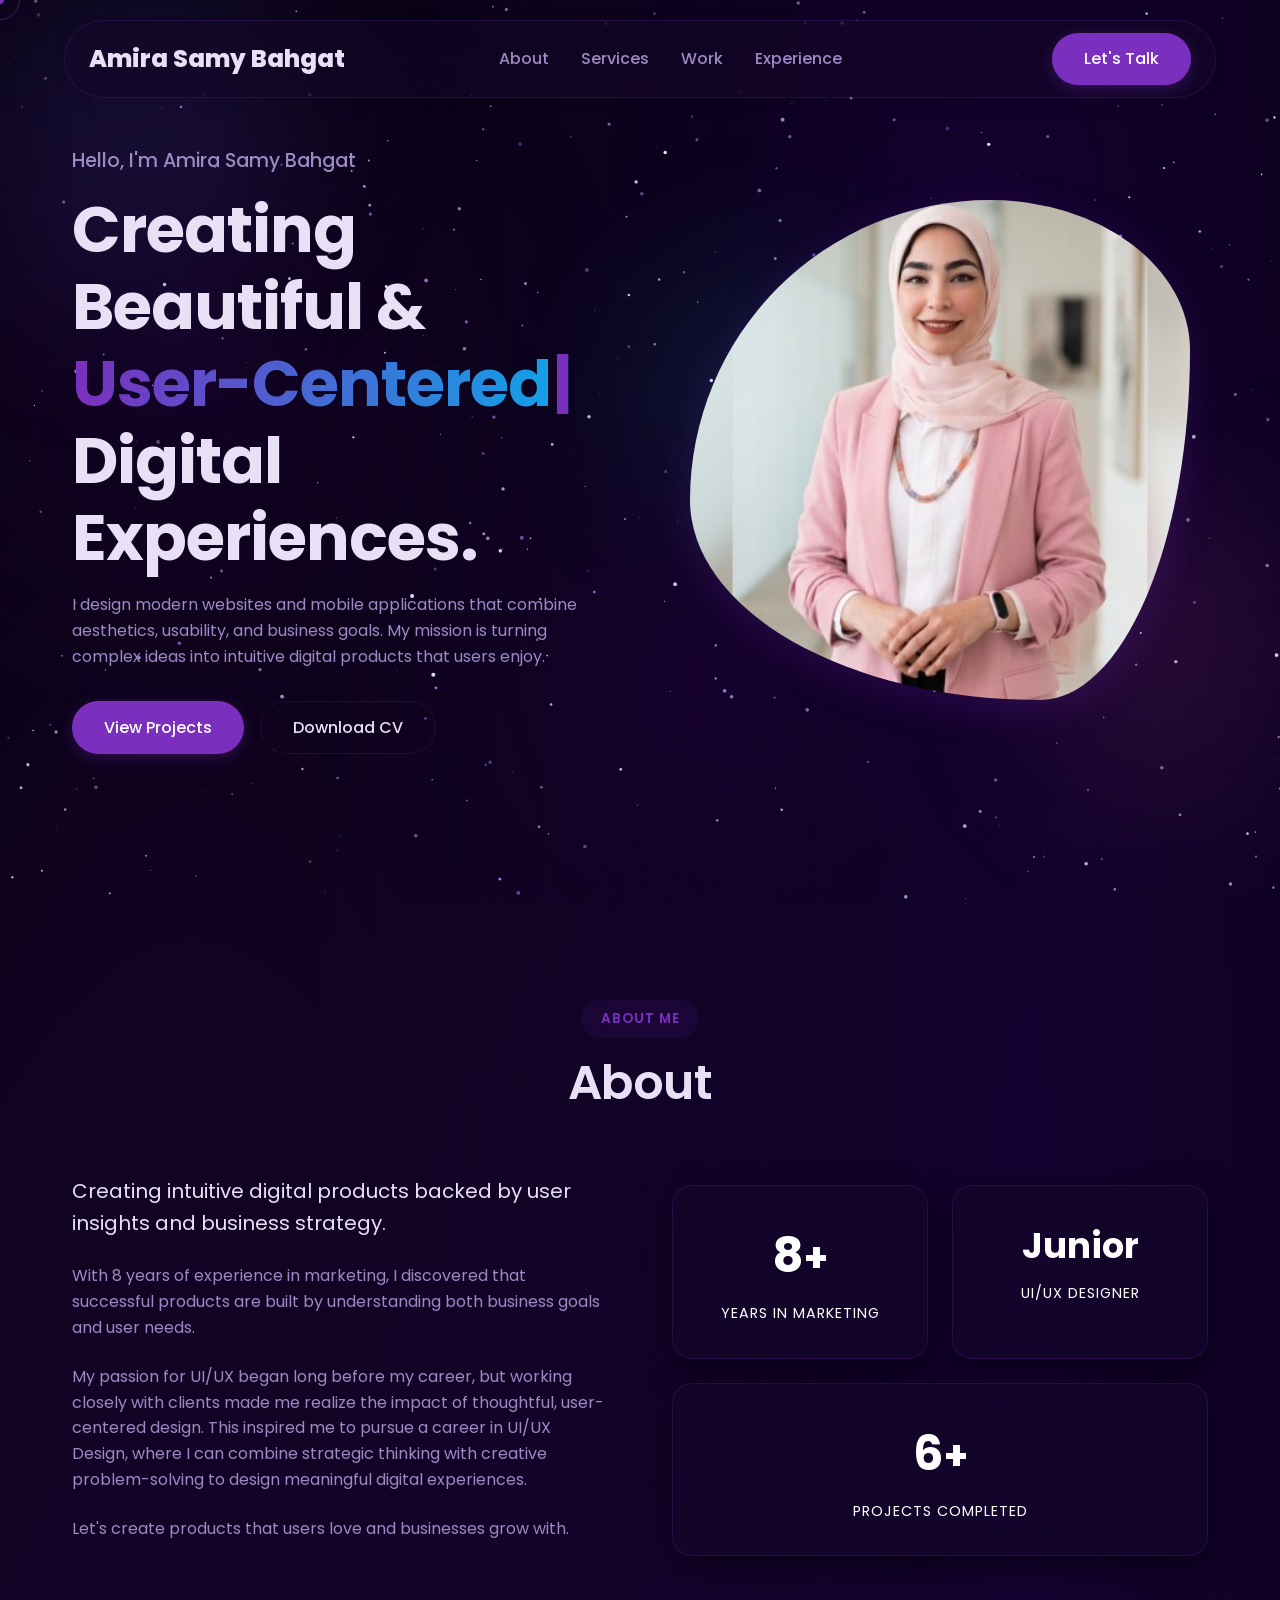
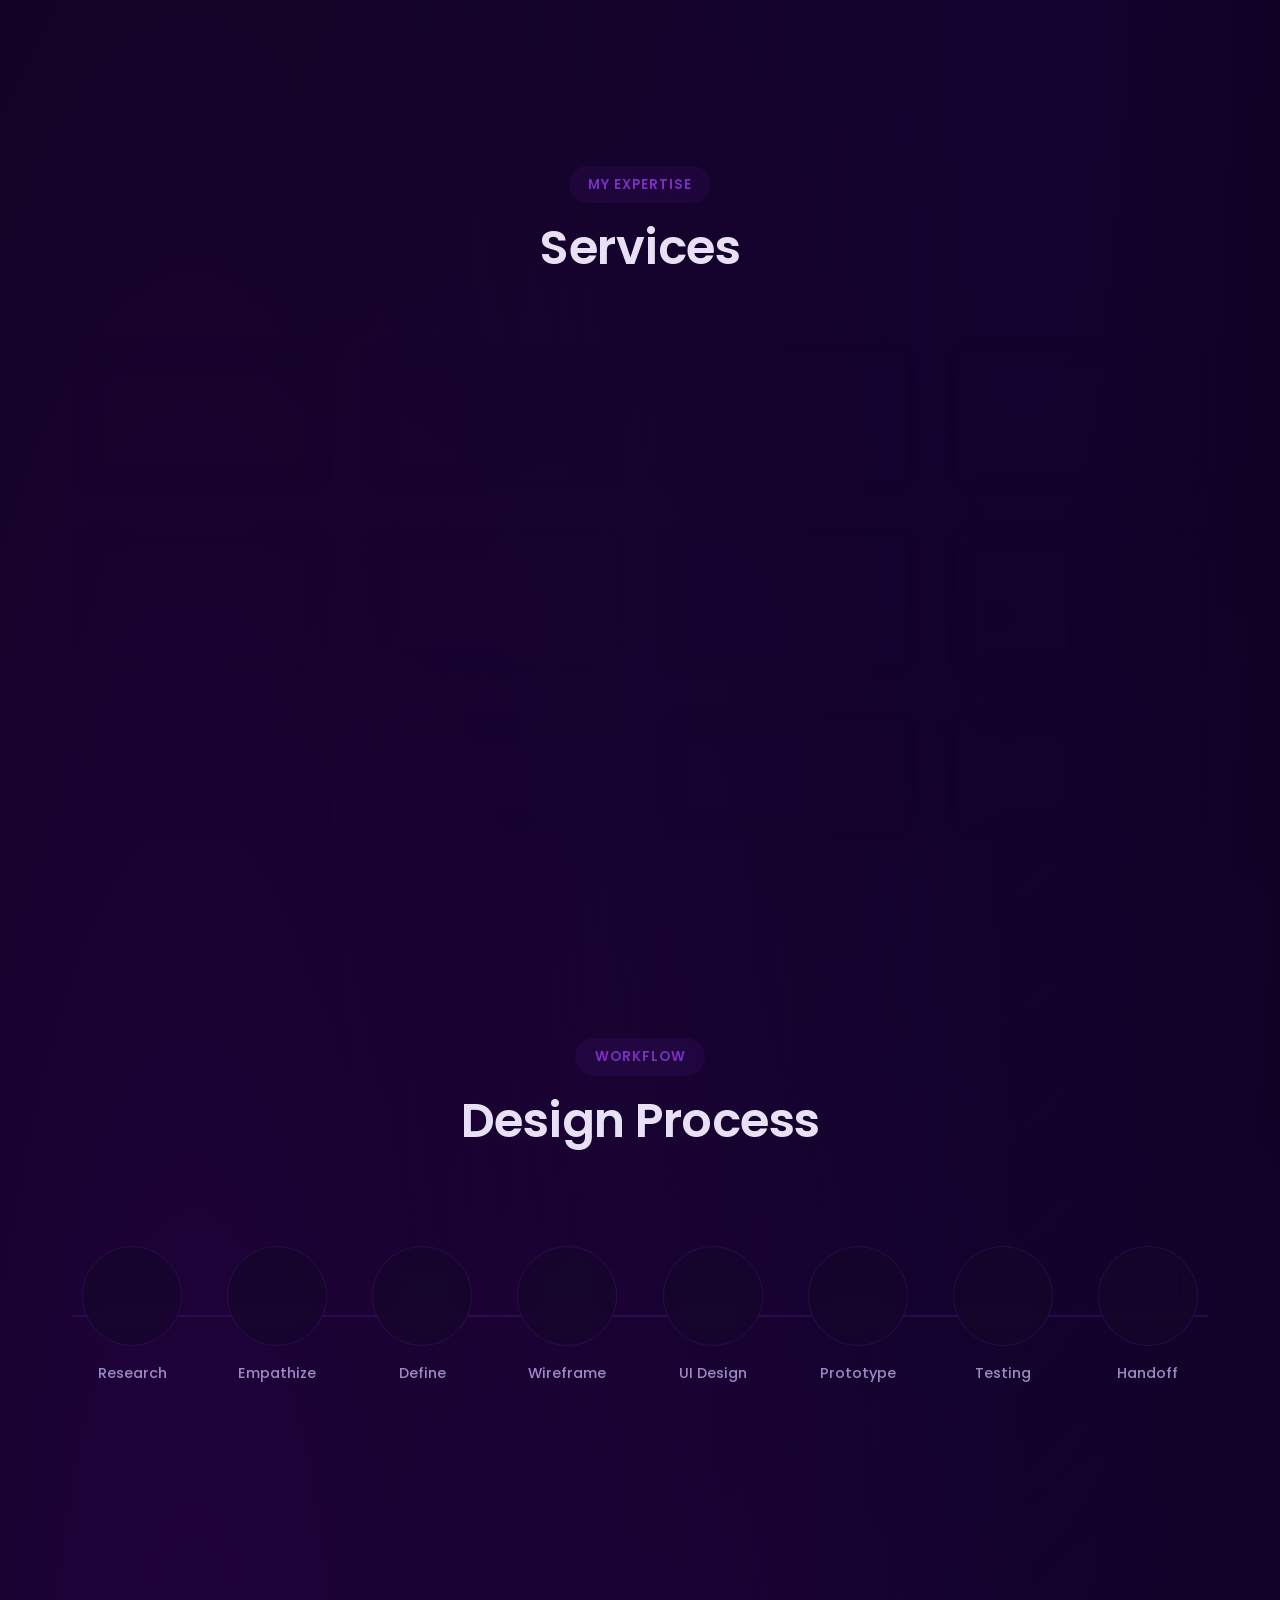
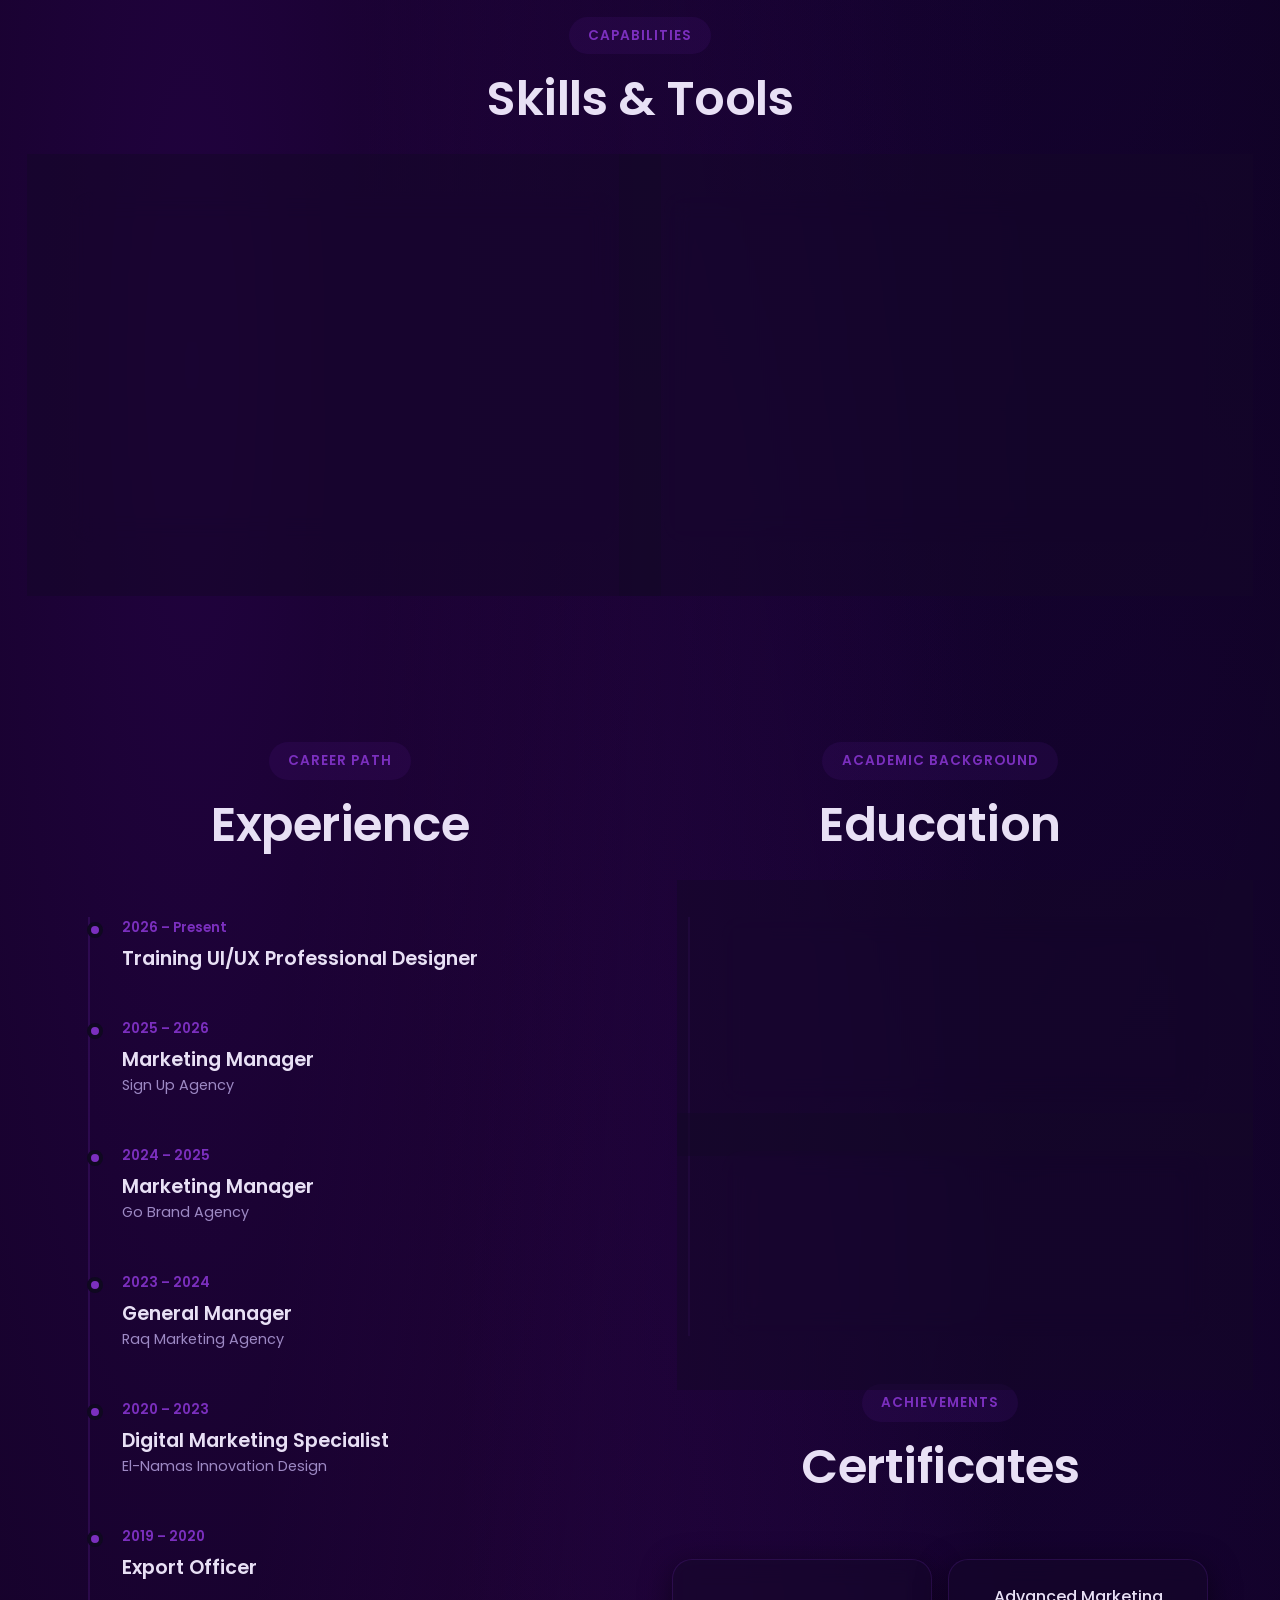
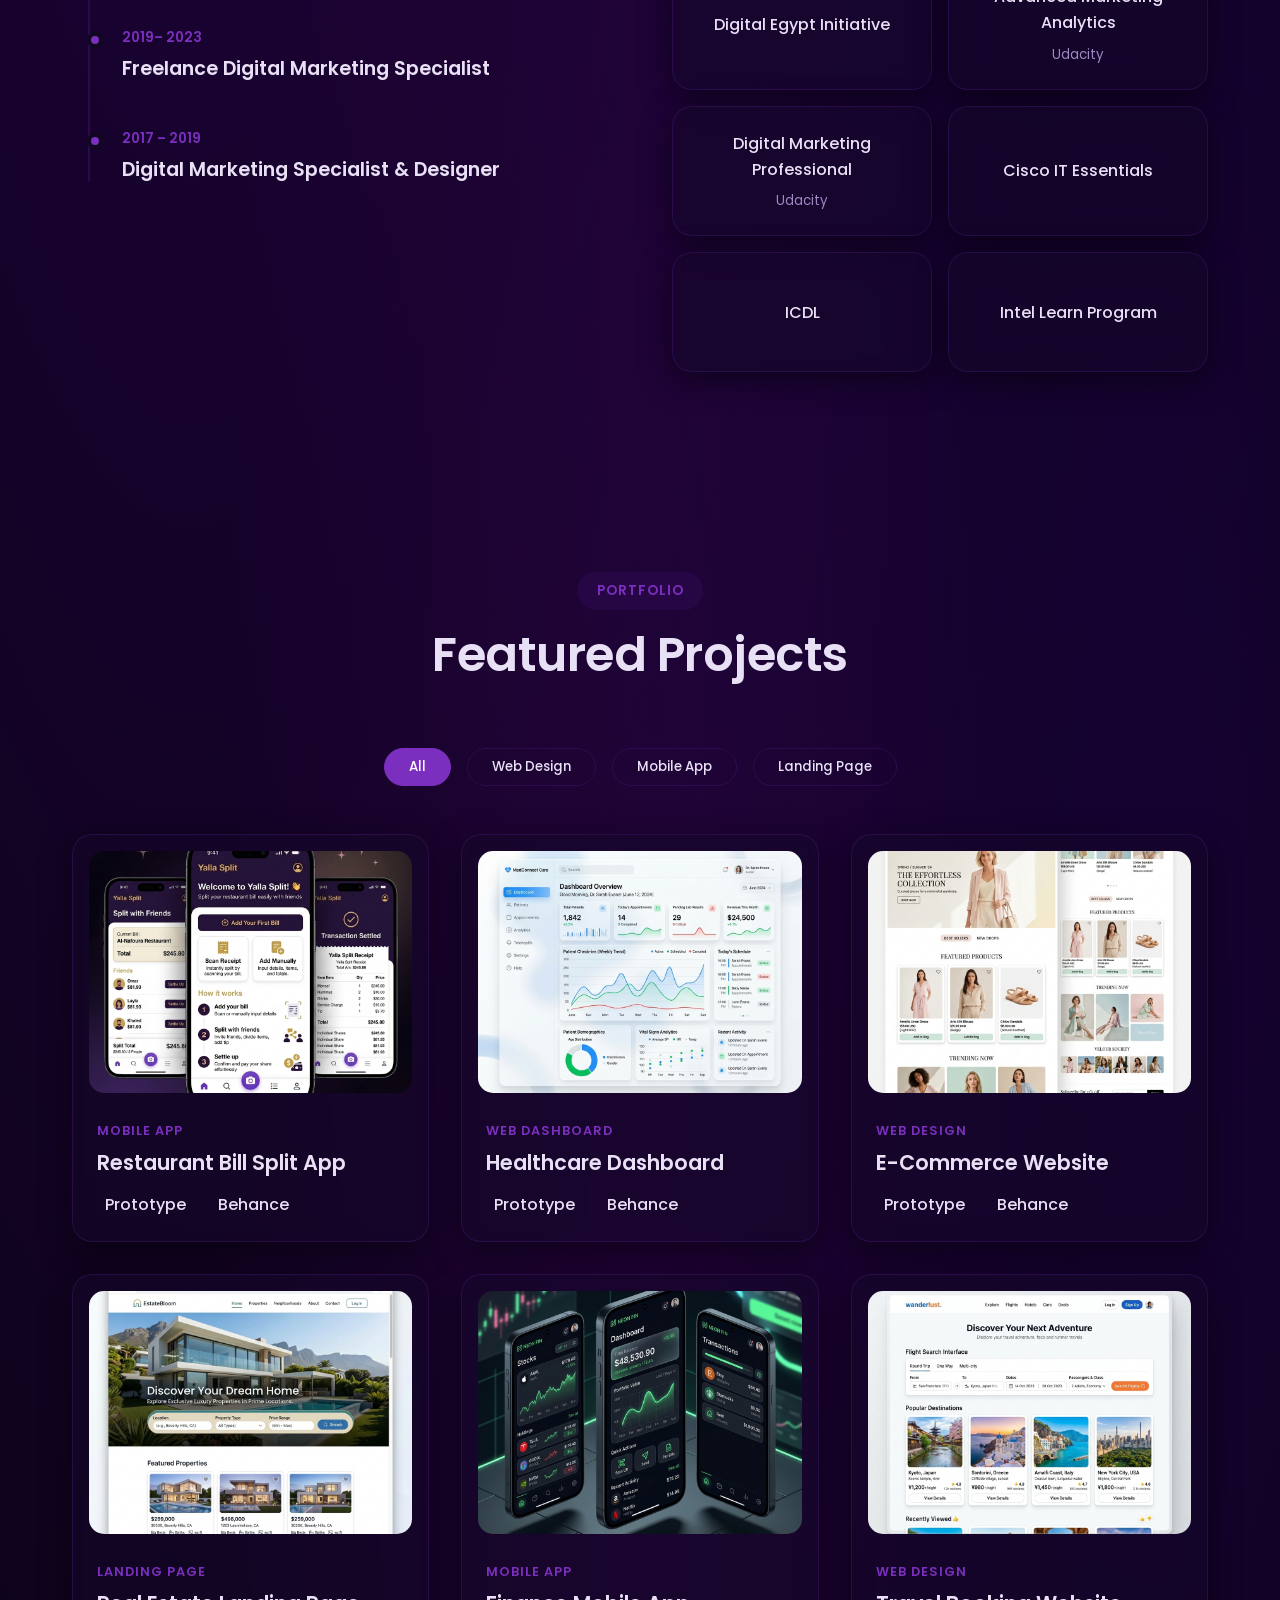
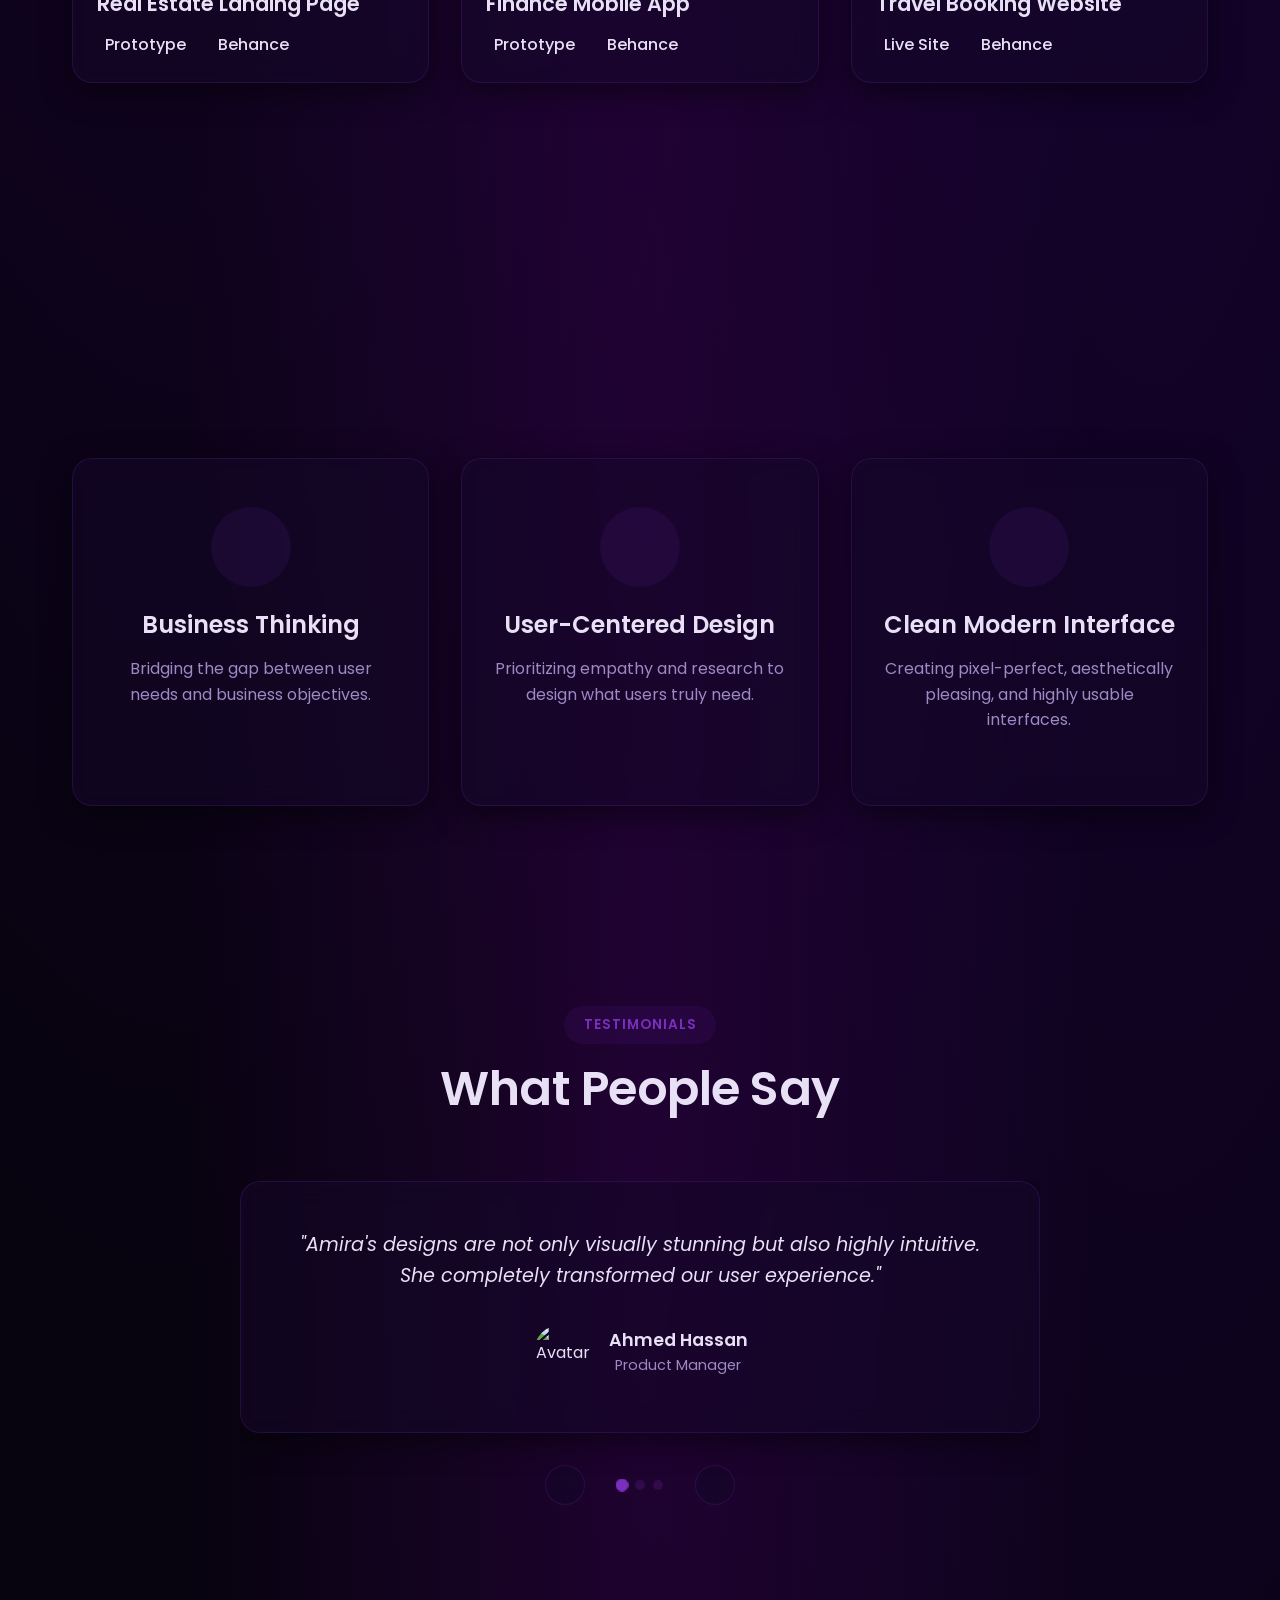
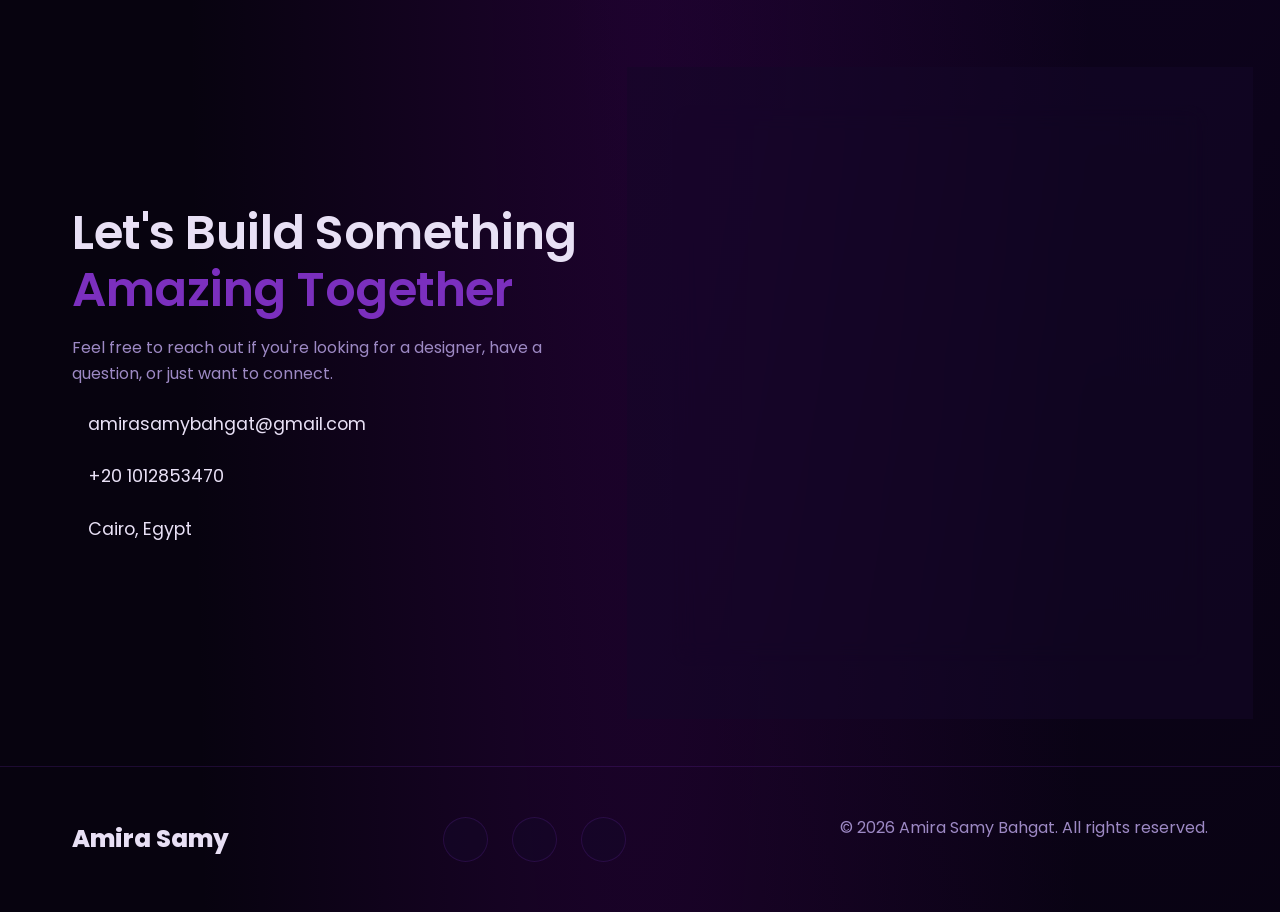
==== index.html @ 20bd8b3c "Add files via upload" ====
<!DOCTYPE html>
<html lang="en">

<head>
    <meta charset="UTF-8">
    <meta name="viewport" content="width=device-width, initial-scale=1.0">
    <title>Amira Samy Bahgat | UI/UX Professional Designer</title>
    <meta name="description"
        content="Portfolio of Amira Samy Bahgat, UI/UX Designer creating beautiful and user-centered digital experiences.">

    <!-- Google Fonts -->
    <link rel="preconnect" href="https://fonts.googleapis.com">
    <link rel="preconnect" href="https://fonts.gstatic.com" crossorigin>
    <link href="https://fonts.googleapis.com/css2?family=Poppins:wght@300;400;500;600;700;800&display=swap"
        rel="stylesheet">

    <!-- Phosphor Icons -->
    <script src="https://unpkg.com/@phosphor-icons/web"></script>

    <!-- Custom CSS -->
    <link rel="stylesheet" href="assets/css/style.css">
</head>

<body class="dark-mode">
    <!-- Galaxy Canvas (Dark Mode) -->
    <canvas id="galaxy-canvas"></canvas>

    <!-- Loading Screen -->
    <div class="loader" id="loader">
        <div class="loader-text">Amira.S.B</div>
        <div class="loader-progress"></div>
    </div>

    <!-- Custom Cursor -->
    <div class="custom-cursor"></div>
    <div class="custom-cursor-follower"></div>

    <!-- Scroll Progress -->
    <div class="scroll-progress-container">
        <div class="scroll-progress" id="scroll-progress"></div>
    </div>

    <!-- Navigation -->
    <nav class="floating-nav">
        <div class="nav-container">
            <a href="#" class="logo">Amira Samy Bahgat</a>
            <ul class="nav-links">
                <li><a href="#about" class="nav-link">About</a></li>
                <li><a href="#services" class="nav-link">Services</a></li>
                <li><a href="#portfolio" class="nav-link">Work</a></li>
                <li><a href="#experience" class="nav-link">Experience</a></li>
            </ul>
            <div class="nav-actions">
                <button class="theme-toggle" id="theme-toggle" aria-label="Toggle dark mode">
                    <i class="ph ph-moon"></i>
                </button>
                <a href="#contact" class="btn btn-primary magnetic-btn hide-mobile">Let's Talk</a>
                <button class="mobile-menu-btn" id="mobile-menu-btn" aria-label="Toggle mobile menu">
                    <i class="ph ph-list"></i>
                </button>
            </div>
        </div>
    </nav>

    <!-- Main Content -->
    <main>
        <!-- Hero Section -->
        <section id="home" class="hero section">
            <div class="animated-bg">
                <div class="shape shape-1"></div>
                <div class="shape shape-2"></div>
                <div class="shape shape-3"></div>
            </div>
            <div class="container hero-content">
                <div class="hero-text reveal fade-up">
                    <p class="greeting">Hello, I'm Amira Samy Bahgat</p>
                    <h1 class="headline">Creating Beautiful & <br><span class="accent typing-text"></span> Digital
                        Experiences.</h1>
                    <p class="subtitle">I design modern websites and mobile applications that combine aesthetics,
                        usability, and business goals. My mission is turning complex ideas into intuitive digital
                        products that users enjoy.</p>
                    <div class="hero-buttons">
                        <a href="#portfolio" class="btn btn-primary magnetic-btn">View Projects</a>
                        <a href="cv.html" target="_blank" class="btn btn-outline magnetic-btn">Download CV</a>
                    </div>
                </div>
                <div class="hero-image reveal fade-left">
                    <div class="profile-wrapper">
                        <!-- Profile Image -->
                        <img src="assets/images/profile.jpg" alt="Amira Samy Bahgat"
                            class="profile-img animated-profile">
                    </div>
                </div>
            </div>
        </section>

        <!-- About Section -->
        <section id="about" class="about section bg-light">
            <div class="container">
                <div class="section-header reveal fade-up">
                    <span class="section-subtitle">About Me</span>
                    <h2>About</h2>
                </div>
                <div class="about-grid">
                    <div class="about-content reveal fade-right">
                        <p class="lead">Creating intuitive digital products backed by user insights and business
                            strategy.</p>
                        <p>With 8 years of experience in marketing, I discovered that successful products are built by
                            understanding both business goals and user needs. </p>
                        <p>My passion for UI/UX began long before my career, but working closely with clients made me
                            realize the impact of thoughtful, user-centered design. This inspired me to pursue a career
                            in UI/UX Design, where I can combine strategic thinking with creative problem-solving to
                            design meaningful digital experiences.</p>
                        <p> Let's create products that users love and businesses grow with.</p>
                    </div>
                    <div class="about-stats">
                        <div class="stat-card glass-card reveal fade-up" style="transition-delay: 0.1s">
                            <span class="stat-number">8</span><span class="stat-plus">+</span>
                            <span class="stat-label">Years in Marketing</span>
                        </div>
                        <div class="stat-card glass-card reveal fade-up" style="transition-delay: 0.2s">
                            <span class="stat-number" style="font-size: 2.2rem; font-weight: 700;">Junior</span>
                            <span class="stat-label">UI/UX Designer</span>
                        </div>
                        <div class="stat-card glass-card reveal fade-up" style="transition-delay: 0.3s">
                            <span class="stat-number">6</span><span class="stat-plus">+</span>
                            <span class="stat-label">Projects Completed</span>
                        </div>
                    </div>
                </div>
            </div>
        </section>

        <!-- Services Section -->
        <section id="services" class="services section">
            <div class="container">
                <div class="section-header reveal fade-up">
                    <span class="section-subtitle">My Expertise</span>
                    <h2>Services</h2>
                </div>
                <div class="services-grid">
                    <!-- UX Research -->
                    <div class="service-card glass-card reveal fade-up">
                        <div class="service-icon"><i class="ph ph-magnifying-glass"></i></div>
                        <h3>UX Research</h3>
                    </div>
                    <!-- User Flow -->
                    <div class="service-card glass-card reveal fade-up" style="transition-delay: 0.1s">
                        <div class="service-icon"><i class="ph ph-git-merge"></i></div>
                        <h3>User Flow</h3>
                    </div>
                    <!-- IA -->
                    <div class="service-card glass-card reveal fade-up" style="transition-delay: 0.2s">
                        <div class="service-icon"><i class="ph ph-tree-structure"></i></div>
                        <h3>Information Architecture</h3>
                    </div>
                    <!-- Wireframing -->
                    <div class="service-card glass-card reveal fade-up" style="transition-delay: 0.3s">
                        <div class="service-icon"><i class="ph ph-bounding-box"></i></div>
                        <h3>Wireframing</h3>
                    </div>
                    <!-- High Fidelity -->
                    <div class="service-card glass-card reveal fade-up" style="transition-delay: 0.4s">
                        <div class="service-icon"><i class="ph ph-diamonds-four"></i></div>
                        <h3>High Fidelity UI</h3>
                    </div>
                    <!-- Prototypes -->
                    <div class="service-card glass-card reveal fade-up" style="transition-delay: 0.5s">
                        <div class="service-icon"><i class="ph ph-device-mobile"></i></div>
                        <h3>Interactive Prototypes</h3>
                    </div>
                    <!-- Web Design -->
                    <div class="service-card glass-card reveal fade-up" style="transition-delay: 0.6s">
                        <div class="service-icon"><i class="ph ph-desktop"></i></div>
                        <h3>Responsive Website Design</h3>
                    </div>
                    <!-- App Design -->
                    <div class="service-card glass-card reveal fade-up" style="transition-delay: 0.7s">
                        <div class="service-icon"><i class="ph ph-device-mobile-camera"></i></div>
                        <h3>Mobile App Design</h3>
                    </div>
                    <!-- Usability Testing -->
                    <div class="service-card glass-card reveal fade-up" style="transition-delay: 0.8s">
                        <div class="service-icon"><i class="ph ph-check-circle"></i></div>
                        <h3>Usability Testing</h3>
                    </div>
                    <!-- Design Systems -->
                    <div class="service-card glass-card reveal fade-up" style="transition-delay: 0.9s">
                        <div class="service-icon"><i class="ph ph-swatches"></i></div>
                        <h3>Design Systems</h3>
                    </div>
                    <!-- Graphic Design -->
                    <div class="service-card glass-card reveal fade-up" style="transition-delay: 1.0s">
                        <div class="service-icon"><i class="ph ph-bezier-curve"></i></div>
                        <h3>Graphic Design</h3>
                    </div>
                    <!-- Marketing Strategy -->
                    <div class="service-card glass-card reveal fade-up" style="transition-delay: 1.1s">
                        <div class="service-icon"><i class="ph ph-megaphone"></i></div>
                        <h3>Marketing Strategy</h3>
                    </div>
                </div>
            </div>
        </section>

        <!-- Design Process -->
        <section id="process" class="process section bg-light">
            <div class="container">
                <div class="section-header reveal fade-up">
                    <span class="section-subtitle">Workflow</span>
                    <h2>Design Process</h2>
                </div>
                <div class="process-timeline reveal fade-up">
                    <div class="process-step">
                        <div class="process-icon"><i class="ph ph-binoculars"></i></div>
                        <span class="process-name">Research</span>
                    </div>
                    <div class="process-step">
                        <div class="process-icon"><i class="ph ph-users"></i></div>
                        <span class="process-name">Empathize</span>
                    </div>
                    <div class="process-step">
                        <div class="process-icon"><i class="ph ph-target"></i></div>
                        <span class="process-name">Define</span>
                    </div>
                    <div class="process-step">
                        <div class="process-icon"><i class="ph ph-sketch-logo"></i></div>
                        <span class="process-name">Wireframe</span>
                    </div>
                    <div class="process-step">
                        <div class="process-icon"><i class="ph ph-paint-brush"></i></div>
                        <span class="process-name">UI Design</span>
                    </div>
                    <div class="process-step">
                        <div class="process-icon"><i class="ph ph-play-circle"></i></div>
                        <span class="process-name">Prototype</span>
                    </div>
                    <div class="process-step">
                        <div class="process-icon"><i class="ph ph-check-square"></i></div>
                        <span class="process-name">Testing</span>
                    </div>
                    <div class="process-step">
                        <div class="process-icon"><i class="ph ph-file-code"></i></div>
                        <span class="process-name">Handoff</span>
                    </div>
                </div>
            </div>
        </section>

        <!-- Skills Section -->
        <section id="skills" class="skills section">
            <div class="container">
                <div class="section-header reveal fade-up">
                    <span class="section-subtitle">Capabilities</span>
                    <h2>Skills & Tools</h2>
                </div>
                <div class="skills-grid">
                    <div class="skills-column glass-card reveal fade-right">
                        <h3>UI/UX Skills</h3>
                        <ul class="skills-list">
                            <li><i class="ph ph-check text-accent"></i> UX Research</li>
                            <li><i class="ph ph-check text-accent"></i> Wireframing</li>
                            <li><i class="ph ph-check text-accent"></i> Prototyping</li>
                            <li><i class="ph ph-check text-accent"></i> User Flow</li>
                            <li><i class="ph ph-check text-accent"></i> Design System</li>
                            <li><i class="ph ph-check text-accent"></i> Responsive Design</li>
                            <li><i class="ph ph-check text-accent"></i> Usability Testing</li>
                            <li><i class="ph ph-check text-accent"></i> Visual Hierarchy</li>
                        </ul>
                    </div>
                    <div class="skills-column glass-card reveal fade-left">
                        <h3>Tools</h3>
                        <ul class="skills-list">
                            <li><i class="ph ph-figma-logo text-accent"></i> Figma</li>
                            <li><i class="ph ph-image text-accent"></i> Adobe Photoshop</li>
                            <li><i class="ph ph-pen-nib text-accent"></i> Illustrator</li>
                            <li><i class="ph ph-palette text-accent"></i> Canva</li>
                            <li><i class="ph ph-chart-line-up text-accent"></i> Google Analytics</li>
                            <li><i class="ph ph-microsoft-excel-logo text-accent"></i> Microsoft Office</li>
                            <li><i class="ph ph-meta-logo text-accent"></i> Meta Ads</li>
                            <li><i class="ph ph-google-logo text-accent"></i> Google Ads</li>
                        </ul>
                    </div>
                </div>
            </div>
        </section>

        <!-- Experience & Education -->
        <section id="experience" class="experience section bg-light">
            <div class="container">
                <div class="row double-column">
                    <div class="col reveal fade-right">
                        <div class="section-header">
                            <span class="section-subtitle">Career Path</span>
                            <h2>Experience</h2>
                        </div>
                        <div class="timeline">
                            <div class="timeline-item">
                                <div class="timeline-dot"></div>
                                <div class="timeline-date">2026 – Present</div>
                                <h3 class="timeline-title">Training UI/UX Professional Designer</h3>
                            </div>
                            <div class="timeline-item">
                                <div class="timeline-dot"></div>
                                <div class="timeline-date">2025 – 2026</div>
                                <h3 class="timeline-title">Marketing Manager</h3>
                                <p class="timeline-company">Sign Up Agency</p>
                            </div>
                            <div class="timeline-item">
                                <div class="timeline-dot"></div>
                                <div class="timeline-date">2024 – 2025</div>
                                <h3 class="timeline-title">Marketing Manager</h3>
                                <p class="timeline-company">Go Brand Agency</p>
                            </div>
                            <div class="timeline-item">
                                <div class="timeline-dot"></div>
                                <div class="timeline-date">2023 – 2024</div>
                                <h3 class="timeline-title">General Manager</h3>
                                <p class="timeline-company">Raq Marketing Agency</p>
                            </div>
                            <div class="timeline-item">
                                <div class="timeline-dot"></div>
                                <div class="timeline-date">2020 – 2023</div>
                                <h3 class="timeline-title">Digital Marketing Specialist</h3>
                                <p class="timeline-company">El-Namas Innovation Design</p>
                            </div>
                            <div class="timeline-item">
                                <div class="timeline-dot"></div>
                                <div class="timeline-date">2019 – 2020</div>
                                <h3 class="timeline-title">Export Officer</h3>
                            </div>
                            <div class="timeline-item">
                                <div class="timeline-dot"></div>
                                <div class="timeline-date">2019– 2023</div>
                                <h3 class="timeline-title">Freelance Digital Marketing Specialist</h3>
                            </div>
                            <div class="timeline-item">
                                <div class="timeline-dot"></div>
                                <div class="timeline-date">2017 – 2019</div>
                                <h3 class="timeline-title">Digital Marketing Specialist & Designer</h3>
                            </div>
                        </div>
                    </div>
                    <div class="col reveal fade-left">
                        <div class="section-header">
                            <span class="section-subtitle">Academic Background</span>
                            <h2>Education</h2>
                        </div>
                        <div class="timeline">
                            <div class="timeline-item glass-card card-timeline">
                                <h3 class="timeline-title">Bachelor Degree</h3>
                                <p class="timeline-company">Faculty of Specific Education, Computer Department</p>
                                <span class="badge">Very Good with Honor</span>
                            </div>
                            <div class="timeline-item glass-card card-timeline">
                                <h3 class="timeline-title">Specialist Diploma</h3>
                                <p class="timeline-company">Computer Science</p>
                                <span class="badge">Very Good</span>
                            </div>
                        </div>

                        <div class="section-header mt-5">
                            <span class="section-subtitle">Achievements</span>
                            <h2>Certificates</h2>
                        </div>
                        <div class="certificates-grid">
                            <div class="cert-card glass-card">Digital Egypt Initiative</div>
                            <div class="cert-card glass-card">Advanced Marketing Analytics <br><small>Udacity</small>
                            </div>
                            <div class="cert-card glass-card">Digital Marketing Professional <br><small>Udacity</small>
                            </div>
                            <div class="cert-card glass-card">Cisco IT Essentials</div>
                            <div class="cert-card glass-card">ICDL</div>
                            <div class="cert-card glass-card">Intel Learn Program</div>
                        </div>
                    </div>
                </div>
            </div>
        </section>

        <!-- Featured Projects -->
        <section id="portfolio" class="portfolio section">
            <div class="container">
                <div class="section-header reveal fade-up">
                    <span class="section-subtitle">Portfolio</span>
                    <h2>Featured Projects</h2>
                </div>

                <div class="project-filters reveal fade-up">
                    <button class="filter-btn active" data-filter="all">All</button>
                    <button class="filter-btn" data-filter="web">Web Design</button>
                    <button class="filter-btn" data-filter="app">Mobile App</button>
                    <button class="filter-btn" data-filter="landing">Landing Page</button>
                </div>

                <div class="projects-grid">
                    <!-- Project 1 -->
                    <div class="project-card glass-card reveal fade-up" data-category="app" style="cursor:pointer;"
                        onclick="window.open('https://www.figma.com/design/SRYrGpgCHgj8FsyXlb0kge/Split-Restaurant-Bill--Mid-Fidelity---App---30-6-2026-AS-V3---07-26-2026?node-id=1-4767&t=1GirRO4D3WNTbApE-0','_blank')">
                        <div class="project-image">
                            <img src="assets/images/yalla_split_portfolio.png" alt="Restaurant Bill Split App">
                            <div class="project-overlay">
                                <a href="https://www.figma.com/design/SRYrGpgCHgj8FsyXlb0kge/Split-Restaurant-Bill--Mid-Fidelity---App---30-6-2026-AS-V3---07-26-2026?node-id=1-4767&t=1GirRO4D3WNTbApE-0"
                                    target="_blank" class="btn btn-sm btn-primary"
                                    onclick="event.stopPropagation()">View Case Study</a>
                            </div>
                        </div>
                        <div class="project-info">
                            <span class="project-category">Mobile App</span>
                            <h3 class="project-title">Restaurant Bill Split App</h3>
                            <div class="project-links">
                                <a href="https://www.figma.com/design/SRYrGpgCHgj8FsyXlb0kge/Split-Restaurant-Bill--Mid-Fidelity---App---30-6-2026-AS-V3---07-26-2026?node-id=1-4767&t=1GirRO4D3WNTbApE-0"
                                    target="_blank" class="link-btn" onclick="event.stopPropagation()"><i
                                        class="ph ph-play-circle"></i> Prototype</a>
                                <a href="#" class="link-btn" onclick="event.stopPropagation()"><i
                                        class="ph ph-behance-logo"></i> Behance</a>
                            </div>
                        </div>
                    </div>
                    <!-- Project 2 -->
                    <div class="project-card glass-card reveal fade-up" data-category="web"
                        style="transition-delay: 0.1s; cursor:pointer;"
                        onclick="window.open('https://www.figma.com/design/UorXIaRO0QTNOjTWKgUBgk/Component?node-id=304-184&p=f&t=jj3MKdYOrxgj3FCf-0','_blank')">
                        <div class="project-image">
                            <img src="assets/images/health_dashboard_1784459292529.png" alt="Healthcare Dashboard">
                            <div class="project-overlay">
                                <a href="https://www.figma.com/design/UorXIaRO0QTNOjTWKgUBgk/Component?node-id=304-184&p=f&t=jj3MKdYOrxgj3FCf-0"
                                    target="_blank" class="btn btn-sm btn-primary"
                                    onclick="event.stopPropagation()">View Case Study</a>
                            </div>
                        </div>
                        <div class="project-info">
                            <span class="project-category">Web Dashboard</span>
                            <h3 class="project-title">Healthcare Dashboard</h3>
                            <div class="project-links">
                                <a href="https://www.figma.com/design/UorXIaRO0QTNOjTWKgUBgk/Component?node-id=304-184&p=f&t=jj3MKdYOrxgj3FCf-0"
                                    target="_blank" class="link-btn" onclick="event.stopPropagation()"><i
                                        class="ph ph-play-circle"></i> Prototype</a>
                                <a href="#" class="link-btn" onclick="event.stopPropagation()"><i
                                        class="ph ph-behance-logo"></i> Behance</a>
                            </div>
                        </div>
                    </div>
                    <!-- Project 3 -->
                    <div class="project-card glass-card reveal fade-up" data-category="web"
                        style="transition-delay: 0.2s; cursor:pointer;"
                        onclick="window.open('https://www.figma.com/proto/UorXIaRO0QTNOjTWKgUBgk/Component?node-id=304-390&p=f&t=TrgENSeMikWpxzWW-0&scaling=min-zoom&content-scaling=fixed&page-id=304%3A389','_blank')">
                        <div class="project-image">
                            <img src="assets/images/ecommerce_web_1784459302928.png" alt="E-Commerce Website">
                            <div class="project-overlay">
                                <a href="https://www.figma.com/proto/UorXIaRO0QTNOjTWKgUBgk/Component?node-id=304-390&p=f&t=TrgENSeMikWpxzWW-0&scaling=min-zoom&content-scaling=fixed&page-id=304%3A389"
                                    target="_blank" class="btn btn-sm btn-primary"
                                    onclick="event.stopPropagation()">View Case Study</a>
                            </div>
                        </div>
                        <div class="project-info">
                            <span class="project-category">Web Design</span>
                            <h3 class="project-title">E-Commerce Website</h3>
                            <div class="project-links">
                                <a href="https://www.figma.com/proto/UorXIaRO0QTNOjTWKgUBgk/Component?node-id=304-390&p=f&t=TrgENSeMikWpxzWW-0&scaling=min-zoom&content-scaling=fixed&page-id=304%3A389"
                                    target="_blank" class="link-btn" onclick="event.stopPropagation()"><i
                                        class="ph ph-play-circle"></i> Prototype</a>
                                <a href="#" class="link-btn" onclick="event.stopPropagation()"><i
                                        class="ph ph-behance-logo"></i> Behance</a>
                            </div>
                        </div>
                    </div>
                    <!-- Project 4 -->
                    <div class="project-card glass-card reveal fade-up" data-category="landing" style="cursor:pointer;"
                        onclick="window.open('https://www.figma.com/design/UorXIaRO0QTNOjTWKgUBgk/Component?node-id=304-3529&t=jj3MKdYOrxgj3FCf-0','_blank')">
                        <div class="project-image">
                            <img src="assets/images/real_estate_landing_1784459311191.png"
                                alt="Real Estate Landing Page">
                            <div class="project-overlay">
                                <a href="https://www.figma.com/design/UorXIaRO0QTNOjTWKgUBgk/Component?node-id=304-3529&t=jj3MKdYOrxgj3FCf-0"
                                    target="_blank" class="btn btn-sm btn-primary"
                                    onclick="event.stopPropagation()">View Case Study</a>
                            </div>
                        </div>
                        <div class="project-info">
                            <span class="project-category">Landing Page</span>
                            <h3 class="project-title">Real Estate Landing Page</h3>
                            <div class="project-links">
                                <a href="https://www.figma.com/design/UorXIaRO0QTNOjTWKgUBgk/Component?node-id=304-3529&t=jj3MKdYOrxgj3FCf-0"
                                    target="_blank" class="link-btn" onclick="event.stopPropagation()"><i
                                        class="ph ph-play-circle"></i> Prototype</a>
                                <a href="#" class="link-btn" onclick="event.stopPropagation()"><i
                                        class="ph ph-behance-logo"></i> Behance</a>
                            </div>
                        </div>
                    </div>
                    <!-- Project 5 -->
                    <div class="project-card glass-card reveal fade-up" data-category="app"
                        style="transition-delay: 0.1s; cursor:pointer;"
                        onclick="window.open('https://www.figma.com/design/UorXIaRO0QTNOjTWKgUBgk/Component?node-id=304-3530&p=f&t=jj3MKdYOrxgj3FCf-0','_blank')">
                        <div class="project-image">
                            <img src="assets/images/finance_app_1784459319740.png" alt="Finance Mobile App">
                            <div class="project-overlay">
                                <a href="https://www.figma.com/design/UorXIaRO0QTNOjTWKgUBgk/Component?node-id=304-3530&p=f&t=jj3MKdYOrxgj3FCf-0"
                                    target="_blank" class="btn btn-sm btn-primary"
                                    onclick="event.stopPropagation()">View Case Study</a>
                            </div>
                        </div>
                        <div class="project-info">
                            <span class="project-category">Mobile App</span>
                            <h3 class="project-title">Finance Mobile App</h3>
                            <div class="project-links">
                                <a href="https://www.figma.com/design/UorXIaRO0QTNOjTWKgUBgk/Component?node-id=304-3530&p=f&t=jj3MKdYOrxgj3FCf-0"
                                    target="_blank" class="link-btn" onclick="event.stopPropagation()"><i
                                        class="ph ph-play-circle"></i> Prototype</a>
                                <a href="#" class="link-btn" onclick="event.stopPropagation()"><i
                                        class="ph ph-behance-logo"></i> Behance</a>
                            </div>
                        </div>
                    </div>
                    <!-- Project 6 -->
                    <div class="project-card glass-card reveal fade-up" data-category="web"
                        style="transition-delay: 0.2s; cursor:pointer;"
                        onclick="window.open('https://amiras-superb-site-7da796.webflow.io/','_blank')">
                        <div class="project-image">
                            <img src="assets/images/travel_booking_1784459329428.png" alt="Travel Booking Website">
                            <div class="project-overlay">
                                <a href="https://amiras-superb-site-7da796.webflow.io/" target="_blank"
                                    class="btn btn-sm btn-primary" onclick="event.stopPropagation()">View Live Site</a>
                            </div>
                        </div>
                        <div class="project-info">
                            <span class="project-category">Web Design</span>
                            <h3 class="project-title">Travel Booking Website</h3>
                            <div class="project-links">
                                <a href="https://amiras-superb-site-7da796.webflow.io/" target="_blank" class="link-btn"
                                    onclick="event.stopPropagation()"><i class="ph ph-globe"></i> Live Site</a>
                                <a href="#" class="link-btn" onclick="event.stopPropagation()"><i
                                        class="ph ph-behance-logo"></i> Behance</a>
                            </div>
                        </div>
                    </div>
                </div>
            </div>
        </section>

        <!-- Why Choose Me -->
        <section class="why-choose-me section bg-light">
            <div class="container">
                <div class="section-header reveal fade-up">
                    <span class="section-subtitle">Values</span>
                    <h2>Why Choose Me</h2>
                </div>
                <div class="features-grid">
                    <div class="feature-card glass-card reveal fade-up">
                        <div class="feature-icon"><i class="ph ph-trend-up"></i></div>
                        <h3>Business Thinking</h3>
                        <p>Bridging the gap between user needs and business objectives.</p>
                    </div>
                    <div class="feature-card glass-card reveal fade-up" style="transition-delay: 0.1s">
                        <div class="feature-icon"><i class="ph ph-users-three"></i></div>
                        <h3>User-Centered Design</h3>
                        <p>Prioritizing empathy and research to design what users truly need.</p>
                    </div>
                    <div class="feature-card glass-card reveal fade-up" style="transition-delay: 0.2s">
                        <div class="feature-icon"><i class="ph ph-magic-wand"></i></div>
                        <h3>Clean Modern Interface</h3>
                        <p>Creating pixel-perfect, aesthetically pleasing, and highly usable interfaces.</p>
                    </div>
                </div>
            </div>
        </section>

        <!-- Testimonials -->
        <section class="testimonials section">
            <div class="container">
                <div class="section-header reveal fade-up">
                    <span class="section-subtitle">Testimonials</span>
                    <h2>What People Say</h2>
                </div>
                <div class="testimonial-slider reveal fade-up">
                    <div class="testimonial-track">
                        <div class="testimonial-card glass-card">
                            <i class="ph-fill ph-quotes text-accent quote-icon"></i>
                            <p class="testimonial-text">"Amira's designs are not only visually stunning but also highly
                                intuitive. She completely transformed our user experience."</p>
                            <div class="testimonial-author">
                                <div class="author-avatar"><img src="https://i.pravatar.cc/150?img=1" alt="Avatar">
                                </div>
                                <div class="author-info">
                                    <h4>Ahmed Hassan</h4>
                                    <span>Product Manager</span>
                                </div>
                            </div>
                        </div>
                        <div class="testimonial-card glass-card">
                            <i class="ph-fill ph-quotes text-accent quote-icon"></i>
                            <p class="testimonial-text">"Great understanding of both marketing and design. The new app
                                interface she designed increased our conversion rate significantly."</p>
                            <div class="testimonial-author">
                                <div class="author-avatar"><img src="https://i.pravatar.cc/150?img=5" alt="Avatar">
                                </div>
                                <div class="author-info">
                                    <h4>Sarah Mohamed</h4>
                                    <span>CEO, Tech Startup</span>
                                </div>
                            </div>
                        </div>
                        <div class="testimonial-card glass-card">
                            <i class="ph-fill ph-quotes text-accent quote-icon"></i>
                            <p class="testimonial-text">"Professional, dedicated, and incredibly talented. Amira brought
                                a fresh perspective to our complex dashboard."</p>
                            <div class="testimonial-author">
                                <div class="author-avatar"><img src="https://i.pravatar.cc/150?img=3" alt="Avatar">
                                </div>
                                <div class="author-info">
                                    <h4>Omar Ali</h4>
                                    <span>Engineering Lead</span>
                                </div>
                            </div>
                        </div>
                    </div>
                    <div class="slider-controls">
                        <button class="slider-btn prev-btn"><i class="ph ph-caret-left"></i></button>
                        <div class="slider-dots"></div>
                        <button class="slider-btn next-btn"><i class="ph ph-caret-right"></i></button>
                    </div>
                </div>
            </div>
        </section>

        <!-- Contact Section -->
        <section id="contact" class="contact section bg-light">
            <div class="container">
                <div class="contact-split">
                    <div class="contact-text reveal fade-right">
                        <h2>Let's Build Something <br><span class="text-accent">Amazing Together</span></h2>
                        <p>Feel free to reach out if you're looking for a designer, have a question, or just want to
                            connect.</p>
                        <div class="contact-details mt-4">
                            <div class="contact-item">
                                <i class="ph ph-envelope-simple"></i>
                                <a href="mailto:amirasamybahgat@gmail.com">amirasamybahgat@gmail.com</a>
                            </div>
                            <div class="contact-item">
                                <i class="ph ph-phone"></i>
                                <a href="tel:+201012853470">+20 1012853470</a>
                            </div>
                            <div class="contact-item">
                                <i class="ph ph-map-pin"></i>
                                <span>Cairo, Egypt</span>
                            </div>
                        </div>
                    </div>
                    <div class="contact-form-container glass-card reveal fade-left">
                        <form id="contactForm" class="contact-form">
                            <div class="form-group">
                                <label for="name">Name</label>
                                <input type="text" id="name" name="name" required placeholder="John Doe">
                            </div>
                            <div class="form-group">
                                <label for="email">Email</label>
                                <input type="email" id="email" name="email" required placeholder="john@example.com">
                            </div>
                            <div class="form-group">
                                <label for="message">Message</label>
                                <textarea id="message" name="message" rows="5" required
                                    placeholder="Hello Amira, I would like to..."></textarea>
                            </div>
                            <button type="submit" class="btn btn-primary btn-block magnetic-btn">
                                <span>Send Message</span>
                                <i class="ph ph-paper-plane-right"></i>
                            </button>
                        </form>
                    </div>
                </div>
            </div>
        </section>
    </main>

    <!-- Footer -->
    <footer class="footer">
        <div class="container footer-content">
            <div class="footer-logo">
                <a href="#">Amira Samy</a>
            </div>
            <div class="social-links">
                <a href="https://linkedin.com/in/amira-samy-bahgat" target="_blank" class="social-icon"
                    aria-label="LinkedIn">
                    <i class="ph ph-linkedin-logo"></i>
                </a>
                <a href="#" target="_blank" class="social-icon" aria-label="Behance">
                    <i class="ph ph-behance-logo"></i>
                </a>
                <a href="mailto:amirasamybahgat@gmail.com" class="social-icon" aria-label="Email">
                    <i class="ph ph-envelope-simple"></i>
                </a>
            </div>
            <div class="copyright">
                <p>&copy; 2026 Amira Samy Bahgat. All rights reserved.</p>
            </div>
        </div>
    </footer>

    <!-- Back to Top -->
    <button class="back-to-top" id="backToTop" aria-label="Back to top">
        <i class="ph ph-arrow-up"></i>
    </button>

    <!-- Custom JS -->
    <script src="assets/js/main.js"></script>
</body>

</html>
---- assets/css/style.css ----
/* ====================================
   CSS VARIABLES & RESET
   ==================================== */
:root {
    /* Colors */
    --accent: #5B5BD6;
    --accent-rgb: 91, 91, 214;
    
    /* Light Theme (Default) */
    --bg-color: #ffffff;
    --bg-light: #f5f5f7;
    --text-primary: #1d1d1f;
    --text-secondary: #86868b;
    --border-color: rgba(0, 0, 0, 0.1);
    --glass-bg: rgba(255, 255, 255, 0.7);
    --glass-border: rgba(255, 255, 255, 0.5);
    --shadow: 0 8px 30px rgba(0, 0, 0, 0.05);
    
    /* Typography */
    --font-main: 'Poppins', sans-serif;
    
    /* Layout */
    --nav-height: 80px;
    --border-radius: 20px;
    --transition: all 0.3s cubic-bezier(0.25, 0.8, 0.25, 1);
}

body.dark-mode {
    /* Deep dark purple accent */
    --accent: #7B2FBE;
    --accent-rgb: 123, 47, 190;
    
    --bg-color: #07030f;
    --bg-light: #0f0820;
    --text-primary: #e8e0f5;
    --text-secondary: #9d89c4;
    --border-color: rgba(123, 47, 190, 0.2);
    --glass-bg: rgba(20, 8, 40, 0.55);
    --glass-border: rgba(123, 47, 190, 0.2);
    --shadow: 0 8px 30px rgba(0, 0, 0, 0.5);

    /* Galaxy background - override background-color */
    background: 
        radial-gradient(ellipse at 15% 40%, rgba(80, 0, 150, 0.35) 0%, transparent 55%),
        radial-gradient(ellipse at 80% 15%, rgba(40, 0, 100, 0.4) 0%, transparent 50%),
        radial-gradient(ellipse at 50% 85%, rgba(100, 0, 140, 0.25) 0%, transparent 50%),
        radial-gradient(ellipse at 90% 65%, rgba(55, 0, 120, 0.3) 0%, transparent 45%),
        #07030f !important;
}

* {
    margin: 0;
    padding: 0;
    box-sizing: border-box;
}

html {
    scroll-behavior: smooth;
    font-size: 16px;
}

body {
    font-family: var(--font-main);
    background-color: var(--bg-color);
    color: var(--text-primary);
    line-height: 1.6;
    overflow-x: hidden;
    transition: background 0.5s ease, color 0.3s ease;
}

/* ====================================
   GALAXY CANVAS (Dark Mode Stars)
   ==================================== */
#galaxy-canvas {
    display: none;
    position: fixed;
    top: 0;
    left: 0;
    width: 100%;
    height: 100%;
    z-index: 0;
    pointer-events: none;
}

body.dark-mode #galaxy-canvas {
    display: block;
}

/* Make content sit above canvas */
body.dark-mode main,
body.dark-mode footer {
    position: relative;
    z-index: 1;
}

a {
    text-decoration: none;
    color: inherit;
    transition: var(--transition);
}

ul {
    list-style: none;
}

img {
    max-width: 100%;
    height: auto;
    display: block;
}

/* ====================================
   TYPOGRAPHY
   ==================================== */
h1, h2, h3, h4, h5, h6 {
    font-weight: 600;
    line-height: 1.2;
    margin-bottom: 1rem;
    color: var(--text-primary);
}

h1 { font-size: clamp(2.5rem, 5vw, 4rem); font-weight: 700; letter-spacing: -1px; }
h2 { font-size: clamp(2rem, 4vw, 3rem); font-weight: 600; letter-spacing: -0.5px; }
h3 { font-size: 1.5rem; }
h4 { font-size: 1.2rem; }

.text-accent { color: var(--accent); }
.accent {
    background: linear-gradient(270deg, var(--accent), #d946ef, #0ea5e9, var(--accent));
    background-size: 300% 300%;
    color: transparent;
    -webkit-background-clip: text;
    background-clip: text;
    animation: gradientText 6s ease infinite;
    display: inline-block;
}

.typing-text::after {
    content: "|";
    color: var(--accent);
    animation: blink 1s step-end infinite;
    margin-left: 2px;
}

@keyframes blink {
    from, to { opacity: 1; }
    50% { opacity: 0; }
}

@keyframes gradientText {
    0% { background-position: 0% 50%; }
    50% { background-position: 100% 50%; }
    100% { background-position: 0% 50%; }
}

p {
    margin-bottom: 1.5rem;
    color: var(--text-secondary);
}

.lead {
    font-size: 1.25rem;
    font-weight: 400;
    color: var(--text-primary);
}

/* ====================================
   COMMON & UTILITIES
   ==================================== */
.container {
    width: 100%;
    max-width: 1200px;
    margin: 0 auto;
    padding: 0 2rem;
}

.section {
    padding: 100px 0;
}

.bg-light {
    background-color: var(--bg-light);
}

body.dark-mode .bg-light {
    background-color: transparent;
}

.mt-4 { margin-top: 1.5rem; }
.mt-5 { margin-top: 3rem; }

/* Buttons */
.btn {
    display: inline-flex;
    align-items: center;
    justify-content: center;
    padding: 0.8rem 2rem;
    border-radius: 50px;
    font-weight: 500;
    cursor: pointer;
    border: none;
    gap: 0.5rem;
    position: relative;
    overflow: hidden;
    z-index: 1;
    white-space: nowrap;
}

.btn-primary {
    background-color: var(--accent);
    color: #ffffff;
    box-shadow: 0 4px 15px rgba(var(--accent-rgb), 0.3);
}

.btn-primary:hover {
    transform: translateY(-2px);
    box-shadow: 0 8px 25px rgba(var(--accent-rgb), 0.4);
    color: #ffffff;
}

.btn-outline {
    background-color: transparent;
    color: var(--text-primary);
    border: 1px solid var(--border-color);
}

.btn-outline:hover {
    border-color: var(--accent);
    color: var(--accent);
}

.btn-sm {
    padding: 0.5rem 1rem;
    font-size: 0.9rem;
}

.btn-block {
    width: 100%;
}

.link-btn {
    display: inline-flex;
    align-items: center;
    gap: 0.5rem;
    font-weight: 500;
    color: var(--text-primary);
}

.link-btn:hover {
    color: var(--accent);
}

/* Glassmorphism */
.glass-card {
    background: var(--glass-bg);
    backdrop-filter: blur(12px);
    -webkit-backdrop-filter: blur(12px);
    border: 1px solid var(--glass-border);
    border-radius: var(--border-radius);
    box-shadow: var(--shadow);
    transition: var(--transition);
}

.glass-card:hover {
    transform: translateY(-5px);
    box-shadow: 0 15px 40px rgba(0,0,0,0.1);
}

/* Section Headers */
.section-header {
    text-align: center;
    margin-bottom: 4rem;
}

.section-subtitle {
    display: inline-block;
    padding: 0.5rem 1.2rem;
    background: rgba(var(--accent-rgb), 0.1);
    color: var(--accent);
    border-radius: 50px;
    font-size: 0.85rem;
    font-weight: 600;
    text-transform: uppercase;
    letter-spacing: 1px;
    margin-bottom: 1rem;
}

/* ====================================
   CUSTOM CURSOR & LOADER
   ==================================== */
.custom-cursor {
    width: 8px;
    height: 8px;
    background-color: var(--accent);
    border-radius: 50%;
    position: fixed;
    top: 0;
    left: 0;
    pointer-events: none;
    z-index: 9999;
    transform: translate(-50%, -50%);
    transition: width 0.2s, height 0.2s;
}

.custom-cursor-follower {
    width: 40px;
    height: 40px;
    border: 1px solid rgba(var(--accent-rgb), 0.5);
    border-radius: 50%;
    position: fixed;
    top: 0;
    left: 0;
    pointer-events: none;
    z-index: 9998;
    transform: translate(-50%, -50%);
    transition: transform 0.1s, width 0.2s, height 0.2s, background-color 0.2s;
}

body:hover .custom-cursor,
body:hover .custom-cursor-follower {
    opacity: 1;
}

/* Hover effects for cursor */
.cursor-hover .custom-cursor {
    width: 0;
    height: 0;
}

.cursor-hover .custom-cursor-follower {
    width: 60px;
    height: 60px;
    background-color: rgba(var(--accent-rgb), 0.1);
    border-color: var(--accent);
}

/* Loader */
.loader {
    position: fixed;
    top: 0;
    left: 0;
    width: 100%;
    height: 100%;
    background-color: var(--bg-color);
    display: flex;
    flex-direction: column;
    justify-content: center;
    align-items: center;
    z-index: 10000;
    transition: opacity 0.5s ease;
}

.loader-text {
    font-size: 2rem;
    font-weight: 700;
    color: var(--text-primary);
    margin-bottom: 2rem;
    letter-spacing: 2px;
}

.loader-progress {
    width: 200px;
    height: 2px;
    background-color: var(--border-color);
    position: relative;
    overflow: hidden;
}

.loader-progress::after {
    content: '';
    position: absolute;
    top: 0;
    left: 0;
    height: 100%;
    width: 0;
    background-color: var(--accent);
    animation: loading 1.5s ease-in-out forwards;
}

@keyframes loading {
    0% { width: 0; }
    50% { width: 70%; }
    100% { width: 100%; }
}

/* Scroll Progress */
.scroll-progress-container {
    position: fixed;
    top: 0;
    left: 0;
    width: 100%;
    height: 3px;
    background: transparent;
    z-index: 9997;
}

.scroll-progress {
    height: 100%;
    background: var(--accent);
    width: 0%;
}

/* ====================================
   NAVIGATION
   ==================================== */
.floating-nav {
    position: fixed;
    top: 20px;
    left: 50%;
    transform: translateX(-50%);
    width: 90%;
    max-width: 1200px;
    background: var(--glass-bg);
    backdrop-filter: blur(16px);
    -webkit-backdrop-filter: blur(16px);
    border: 1px solid var(--glass-border);
    border-radius: 50px;
    padding: 0.5rem 1.5rem;
    z-index: 1000;
    box-shadow: 0 4px 20px rgba(0, 0, 0, 0.05);
    transition: var(--transition);
}

.floating-nav.scrolled {
    top: 10px;
    padding: 0.3rem 1.5rem;
}

.nav-container {
    display: flex;
    justify-content: space-between;
    align-items: center;
    height: 60px;
}

.logo {
    font-size: 1.5rem;
    font-weight: 800;
    color: var(--text-primary);
}

.nav-links {
    display: flex;
    gap: 2rem;
}

.nav-link {
    font-weight: 500;
    color: var(--text-secondary);
    position: relative;
    padding: 0.5rem 0;
}

.nav-link:hover, .nav-link.active {
    color: var(--text-primary);
}

.nav-link::after {
    content: '';
    position: absolute;
    bottom: 0;
    left: 0;
    width: 0;
    height: 2px;
    background-color: var(--accent);
    transition: var(--transition);
}

.nav-link:hover::after, .nav-link.active::after {
    width: 100%;
}

.nav-actions {
    display: flex;
    align-items: center;
    gap: 1rem;
}

.theme-toggle {
    background: none;
    border: none;
    font-size: 1.2rem;
    color: var(--text-primary);
    cursor: pointer;
    width: 40px;
    height: 40px;
    border-radius: 50%;
    display: flex;
    align-items: center;
    justify-content: center;
    transition: var(--transition);
}

.theme-toggle:hover {
    background-color: var(--bg-light);
}

/* ====================================
   HERO SECTION
   ==================================== */
.hero {
    min-height: 100vh;
    display: flex;
    align-items: center;
    position: relative;
    padding-top: 100px;
    overflow: hidden;
}

.animated-bg {
    position: absolute;
    top: 0;
    left: 0;
    width: 100%;
    height: 100%;
    z-index: -1;
    overflow: hidden;
    filter: blur(80px);
}

.shape {
    position: absolute;
    border-radius: 50%;
    animation: float 10s infinite ease-in-out alternate;
}

.shape-1 {
    width: 400px;
    height: 400px;
    background: rgba(91, 91, 214, 0.15);
    top: -100px;
    left: -100px;
}

.shape-2 {
    width: 300px;
    height: 300px;
    background: rgba(255, 105, 180, 0.1);
    bottom: 100px;
    right: -50px;
    animation-delay: 2s;
}

.shape-3 {
    width: 250px;
    height: 250px;
    background: rgba(0, 255, 255, 0.1);
    top: 30%;
    left: 50%;
    animation-delay: 4s;
}

@keyframes float {
    0% { transform: translate(0, 0) scale(1); }
    100% { transform: translate(50px, 50px) scale(1.1); }
}

.hero-content {
    display: grid;
    grid-template-columns: 1fr 1fr;
    gap: 4rem;
    align-items: center;
}

.greeting {
    font-size: 1.2rem;
    font-weight: 500;
    color: var(--text-secondary);
    margin-bottom: 1rem;
}

.hero-buttons {
    display: flex;
    gap: 1rem;
    margin-top: 2rem;
}

.hero-image {
    position: relative;
}

.image-wrapper {
    padding: 1rem;
    border-radius: 30px;
    position: relative;
}

.profile-img {
    width: 100%;
    max-width: 500px;
    aspect-ratio: 1 / 1;
    object-fit: cover;
    margin: 0 auto;
    display: block;
}

/* Organic Morphing Profile Animation */
.animated-profile {
    border-radius: 60% 40% 30% 70% / 60% 30% 70% 40%;
    animation: organic-morph 8s ease-in-out infinite alternate;
    box-shadow: 0 10px 40px rgba(var(--accent-rgb), 0.2);
    border: none;
    transition: all 0.5s ease;
}

.animated-profile:hover {
    transform: scale(1.02);
    box-shadow: 0 15px 50px rgba(var(--accent-rgb), 0.4);
    border: none;
}

@keyframes organic-morph {
    0% {
        border-radius: 60% 40% 30% 70% / 60% 30% 70% 40%;
        transform: translateY(0);
    }
    50% {
        border-radius: 30% 60% 70% 40% / 50% 60% 30% 60%;
        transform: translateY(-10px);
    }
    100% {
        border-radius: 60% 40% 30% 70% / 60% 30% 70% 40%;
        transform: translateY(0);
    }
}

/* ====================================
   ABOUT SECTION
   ==================================== */
.about-grid {
    display: grid;
    grid-template-columns: 1fr 1fr;
    gap: 4rem;
    align-items: center;
}

.about-stats {
    display: grid;
    grid-template-columns: repeat(2, 1fr);
    gap: 1.5rem;
}

.stat-card {
    padding: 2rem;
    text-align: center;
}

.stat-card:last-child {
    grid-column: span 2;
}

.stat-number {
    font-size: 3rem;
    font-weight: 700;
    color: var(--accent);
}

.stat-plus {
    font-size: 2.5rem;
    font-weight: 700;
    color: var(--accent);
}

.stat-label {
    display: block;
    font-size: 0.9rem;
    color: var(--text-secondary);
    text-transform: uppercase;
    letter-spacing: 1px;
    margin-top: 0.5rem;
}

body.dark-mode .stat-label {
    color: #ffffff;
}

body.dark-mode .stat-number,
body.dark-mode .stat-plus {
    color: #ffffff;
}

/* ====================================
   SERVICES SECTION
   ==================================== */
.services-grid {
    display: grid;
    grid-template-columns: repeat(auto-fill, minmax(250px, 1fr));
    gap: 2rem;
}

.service-card {
    padding: 2.5rem 2rem;
    text-align: center;
}

.service-icon {
    font-size: 3rem;
    color: var(--accent);
    margin-bottom: 1.5rem;
}

.service-card h3 {
    margin-bottom: 0;
    font-size: 1.2rem;
}

/* ====================================
   DESIGN PROCESS
   ==================================== */
.process-timeline {
    display: flex;
    justify-content: space-between;
    align-items: center;
    position: relative;
    padding: 2rem 0;
    overflow-x: auto;
    scrollbar-width: none; /* Firefox */
}
.process-timeline::-webkit-scrollbar {
    display: none; /* Chrome, Safari, Opera */
}

.process-timeline::before {
    content: '';
    position: absolute;
    top: 50%;
    left: 0;
    right: 0;
    height: 2px;
    background: var(--border-color);
    z-index: 1;
}

.process-step {
    position: relative;
    z-index: 2;
    display: flex;
    flex-direction: column;
    align-items: center;
    gap: 1rem;
    min-width: 120px;
}

.process-icon {
    width: 100px;
    height: 100px;
    background: var(--glass-bg);
    backdrop-filter: blur(10px);
    border: 1px solid var(--border-color);
    border-radius: 50%;
    display: flex;
    align-items: center;
    justify-content: center;
    font-size: 3rem;
    color: var(--text-primary);
    transition: var(--transition);
}

.process-step:hover .process-icon {
    background: var(--accent);
    color: #fff;
    transform: scale(1.1);
}

.process-name {
    font-weight: 500;
    font-size: 0.9rem;
    color: var(--text-secondary);
}

.process-step:hover .process-name {
    color: var(--text-primary);
}

/* ====================================
   SKILLS SECTION
   ==================================== */
.skills-grid {
    display: grid;
    grid-template-columns: 1fr 1fr;
    gap: 3rem;
}

.skills-column {
    padding: 3rem;
}

.skills-column h3 {
    margin-bottom: 2rem;
    padding-bottom: 1rem;
    border-bottom: 1px solid var(--border-color);
}

.skills-list {
    display: grid;
    grid-template-columns: 1fr 1fr;
    gap: 1.5rem;
}

.skills-list li {
    display: flex;
    align-items: center;
    gap: 0.8rem;
    font-weight: 500;
}

/* ====================================
   EXPERIENCE & EDUCATION
   ==================================== */
.double-column {
    display: grid;
    grid-template-columns: 1fr 1fr;
    gap: 4rem;
}

.timeline {
    position: relative;
    border-left: 2px solid var(--border-color);
    padding-left: 2rem;
    margin-left: 1rem;
}

.timeline-item {
    position: relative;
    margin-bottom: 3rem;
}

.timeline-item:last-child {
    margin-bottom: 0;
}

.timeline-dot {
    position: absolute;
    left: -35px;
    top: 5px;
    width: 16px;
    height: 16px;
    background: var(--accent);
    border-radius: 50%;
    border: 4px solid var(--bg-light);
}

.timeline-date {
    font-size: 0.85rem;
    color: var(--accent);
    font-weight: 600;
    margin-bottom: 0.5rem;
}

.timeline-title {
    font-size: 1.2rem;
    margin-bottom: 0.2rem;
}

.timeline-company {
    color: var(--text-secondary);
    font-size: 0.9rem;
}

.card-timeline {
    padding: 2rem;
    border-left: none;
    margin-left: 0;
}

.badge {
    display: inline-block;
    padding: 0.3rem 0.8rem;
    background: rgba(var(--accent-rgb), 0.1);
    color: var(--accent);
    border-radius: 5px;
    font-size: 0.8rem;
    font-weight: 500;
    margin-top: 1rem;
}

.certificates-grid {
    display: grid;
    grid-template-columns: repeat(auto-fill, minmax(200px, 1fr));
    gap: 1rem;
}

.cert-card {
    padding: 1.5rem;
    text-align: center;
    font-weight: 500;
    display: flex;
    flex-direction: column;
    justify-content: center;
    min-height: 120px;
}

.cert-card small {
    color: var(--text-secondary);
    margin-top: 0.5rem;
    font-weight: 400;
}

/* ====================================
   PORTFOLIO SECTION
   ==================================== */
.project-filters {
    display: flex;
    justify-content: center;
    gap: 1rem;
    margin-bottom: 3rem;
    flex-wrap: wrap;
}

.filter-btn {
    background: transparent;
    border: 1px solid var(--border-color);
    padding: 0.5rem 1.5rem;
    border-radius: 50px;
    color: var(--text-primary);
    font-family: var(--font-main);
    font-weight: 500;
    cursor: pointer;
    transition: var(--transition);
}

.filter-btn.active, .filter-btn:hover {
    background: var(--accent);
    color: #fff;
    border-color: var(--accent);
}

.project-card.hide {
    display: none;
}

.projects-grid {
    display: grid;
    grid-template-columns: repeat(auto-fill, minmax(350px, 1fr));
    gap: 2rem;
}

.project-card {
    overflow: hidden;
    padding: 1rem;
}

.project-image {
    position: relative;
    border-radius: 15px;
    overflow: hidden;
    aspect-ratio: 4/3;
}

.project-image img {
    width: 100%;
    height: 100%;
    object-fit: cover;
    transition: transform 0.5s ease;
}

.project-overlay {
    position: absolute;
    top: 0;
    left: 0;
    width: 100%;
    height: 100%;
    background: rgba(0, 0, 0, 0.5);
    display: flex;
    align-items: center;
    justify-content: center;
    opacity: 0;
    transition: opacity 0.3s ease;
}

.project-card:hover .project-image img {
    transform: scale(1.05);
}

.project-card:hover .project-overlay {
    opacity: 1;
}

.project-info {
    padding: 1.5rem 0.5rem 0.5rem;
}

.project-category {
    font-size: 0.8rem;
    color: var(--accent);
    text-transform: uppercase;
    font-weight: 600;
    letter-spacing: 1px;
}

.project-title {
    font-size: 1.3rem;
    margin: 0.5rem 0 1rem;
}

.project-links {
    display: flex;
    gap: 1.5rem;
}

/* ====================================
   WHY CHOOSE ME
   ==================================== */
.features-grid {
    display: grid;
    grid-template-columns: repeat(3, 1fr);
    gap: 2rem;
}

.feature-card {
    padding: 3rem 2rem;
    text-align: center;
}

.feature-icon {
    width: 80px;
    height: 80px;
    margin: 0 auto 1.5rem;
    background: rgba(var(--accent-rgb), 0.1);
    color: var(--accent);
    border-radius: 50%;
    display: flex;
    align-items: center;
    justify-content: center;
    font-size: 2.5rem;
    transition: var(--transition);
}

.feature-card:hover .feature-icon {
    background: var(--accent);
    color: #fff;
    transform: rotateY(180deg);
}

/* ====================================
   TESTIMONIALS
   ==================================== */
.testimonial-slider {
    position: relative;
    max-width: 800px;
    margin: 0 auto;
    overflow: hidden;
}

.testimonial-track {
    display: flex;
    transition: transform 0.5s cubic-bezier(0.25, 0.8, 0.25, 1);
}

.testimonial-card {
    min-width: 100%;
    padding: 3rem;
    text-align: center;
    opacity: 0;
    transform: scale(0.9);
    transition: all 0.5s ease;
}

.testimonial-card.active {
    opacity: 1;
    transform: scale(1);
}

.quote-icon {
    font-size: 3rem;
    opacity: 0.2;
    margin-bottom: 1rem;
}

.testimonial-text {
    font-size: 1.2rem;
    font-style: italic;
    color: var(--text-primary);
    margin-bottom: 2rem;
}

.testimonial-author {
    display: flex;
    align-items: center;
    justify-content: center;
    gap: 1rem;
}

.author-avatar {
    width: 60px;
    height: 60px;
    border-radius: 50%;
    overflow: hidden;
}

.author-info h4 {
    margin-bottom: 0;
    font-size: 1.1rem;
}

.author-info span {
    font-size: 0.9rem;
    color: var(--text-secondary);
}

.slider-controls {
    display: flex;
    justify-content: center;
    align-items: center;
    gap: 2rem;
    margin-top: 2rem;
}

.slider-btn {
    background: var(--glass-bg);
    border: 1px solid var(--border-color);
    color: var(--text-primary);
    width: 40px;
    height: 40px;
    border-radius: 50%;
    cursor: pointer;
    display: flex;
    align-items: center;
    justify-content: center;
    transition: var(--transition);
}

.slider-btn:hover {
    background: var(--accent);
    color: #fff;
}

.slider-dots {
    display: flex;
    gap: 0.5rem;
}

.dot {
    width: 10px;
    height: 10px;
    border-radius: 50%;
    background: var(--border-color);
    cursor: pointer;
    transition: var(--transition);
}

.dot.active {
    background: var(--accent);
    transform: scale(1.3);
}

/* ====================================
   CONTACT SECTION
   ==================================== */
.contact-split {
    display: grid;
    grid-template-columns: 1fr 1fr;
    gap: 4rem;
    align-items: center;
}

.contact-item {
    display: flex;
    align-items: center;
    gap: 1rem;
    margin-bottom: 1.5rem;
    font-size: 1.1rem;
}

.contact-item i {
    font-size: 1.5rem;
    color: var(--accent);
}

.contact-form-container {
    padding: 3rem;
}

.form-group {
    margin-bottom: 1.5rem;
}

.form-group label {
    display: block;
    margin-bottom: 0.5rem;
    font-weight: 500;
}

.form-group input,
.form-group textarea {
    width: 100%;
    padding: 1rem;
    background: transparent;
    border: 1px solid var(--border-color);
    border-radius: 10px;
    color: var(--text-primary);
    font-family: var(--font-main);
    transition: var(--transition);
}

.form-group input:focus,
.form-group textarea:focus {
    outline: none;
    border-color: var(--accent);
    box-shadow: 0 0 0 4px rgba(var(--accent-rgb), 0.1);
}

/* ====================================
   FOOTER
   ==================================== */
.footer {
    padding: 3rem 0;
    border-top: 1px solid var(--border-color);
}

.footer-content {
    display: flex;
    justify-content: space-between;
    align-items: center;
}

.footer-logo {
    font-size: 1.5rem;
    font-weight: 800;
}

.social-links {
    display: flex;
    gap: 1.5rem;
}

.social-icon {
    width: 45px;
    height: 45px;
    border-radius: 50%;
    background: var(--glass-bg);
    border: 1px solid var(--border-color);
    display: flex;
    align-items: center;
    justify-content: center;
    font-size: 1.2rem;
}

.social-icon:hover {
    background: var(--accent);
    color: #fff;
    border-color: var(--accent);
    transform: translateY(-3px);
}

/* Back to Top */
.back-to-top {
    position: fixed;
    bottom: 30px;
    right: 30px;
    width: 50px;
    height: 50px;
    background: var(--accent);
    color: #fff;
    border: none;
    border-radius: 50%;
    display: flex;
    align-items: center;
    justify-content: center;
    font-size: 1.5rem;
    cursor: pointer;
    opacity: 0;
    visibility: hidden;
    transform: translateY(20px);
    transition: var(--transition);
    z-index: 999;
    box-shadow: 0 4px 15px rgba(var(--accent-rgb), 0.3);
}

.back-to-top.show {
    opacity: 1;
    visibility: visible;
    transform: translateY(0);
}

/* ====================================
   ANIMATIONS
   ==================================== */
.reveal {
    opacity: 0;
    visibility: hidden;
}

.reveal.active {
    opacity: 1;
    visibility: visible;
}

.fade-up {
    transform: translateY(50px);
    transition: opacity 0.8s ease, transform 0.8s ease;
}

.fade-up.active {
    transform: translateY(0);
}

.fade-left {
    transform: translateX(50px);
    transition: opacity 0.8s ease, transform 0.8s ease;
}

.fade-left.active {
    transform: translateX(0);
}

.fade-right {
    transform: translateX(-50px);
    transition: opacity 0.8s ease, transform 0.8s ease;
}

.fade-right.active {
    transform: translateX(0);
}

/* ====================================
   RESPONSIVE DESIGN
   ==================================== */
@media (max-width: 992px) {
    .logo {
        font-size: 1.3rem;
    }
    
    .nav-links {
        gap: 1rem;
    }

    .hero-content, .about-grid, .double-column, .contact-split {
        grid-template-columns: 1fr;
    }
    
    .hero-image {
        order: -1;
        margin-bottom: 2rem;
    }
    
    .skills-grid {
        grid-template-columns: 1fr;
    }
    
    .features-grid {
        grid-template-columns: 1fr;
    }
    
    .process-timeline {
        flex-direction: column;
        align-items: flex-start;
        gap: 2.5rem;
        padding-left: 1rem;
        overflow-x: hidden;
    }
    
    .process-timeline::before {
        top: 0;
        bottom: 0;
        left: calc(1rem + 50px); /* Padding + half of icon width */
        width: 2px;
        height: 100%;
    }
    
    .process-step {
        flex-direction: row;
        width: 100%;
        justify-content: flex-start;
        gap: 2rem;
    }
}

.mobile-menu-btn {
    display: none;
    background: none;
    border: none;
    font-size: 1.8rem;
    color: var(--text-primary);
    cursor: pointer;
    z-index: 1001;
    margin-left: 10px;
}

@media (max-width: 768px) {
    .logo {
        font-size: 1.2rem;
    }

    .mobile-menu-btn {
        display: flex;
        align-items: center;
        justify-content: center;
    }
    
    .hide-mobile {
        display: none !important;
    }

    .nav-links {
        position: fixed;
        top: 0;
        right: -100%;
        width: 250px;
        height: 100vh;
        background: var(--glass-bg);
        backdrop-filter: blur(20px);
        -webkit-backdrop-filter: blur(20px);
        display: flex;
        flex-direction: column;
        justify-content: center;
        align-items: center;
        gap: 2rem;
        transition: var(--transition);
        border-left: 1px solid var(--border-color);
        z-index: 1000;
        box-shadow: -5px 0 20px rgba(0,0,0,0.1);
    }
    
    .nav-links.active {
        right: 0;
    }
    
    .nav-actions {
        margin-left: auto;
    }
    
    h1 {
        font-size: 2.2rem;
    }

    h2 {
        font-size: 1.8rem;
    }
    
    .section {
        padding: 60px 0;
    }

    .profile-img {
        max-width: 350px;
    }
    
    .skills-column, .contact-form-container, .testimonial-card {
        padding: 1.5rem;
    }

    .projects-grid {
        grid-template-columns: 1fr;
    }
    
    .footer-content {
        flex-direction: column;
        gap: 1.5rem;
        text-align: center;
    }
}

@media (max-width: 480px) {
    .logo {
        font-size: 1rem;
    }

    .about-stats {
        grid-template-columns: 1fr;
    }
    
    .stat-card:last-child {
        grid-column: 1;
    }
    
    .skills-list {
        grid-template-columns: 1fr;
    }
    
    .hero-buttons {
        flex-direction: column;
        width: 100%;
    }

    .hero-buttons .btn {
        width: 100%;
    }

    .process-timeline {
        gap: 2rem;
    }

    .project-filters {
        gap: 0.5rem;
    }

    .filter-btn {
        padding: 0.4rem 1rem;
        font-size: 0.85rem;
    }
}
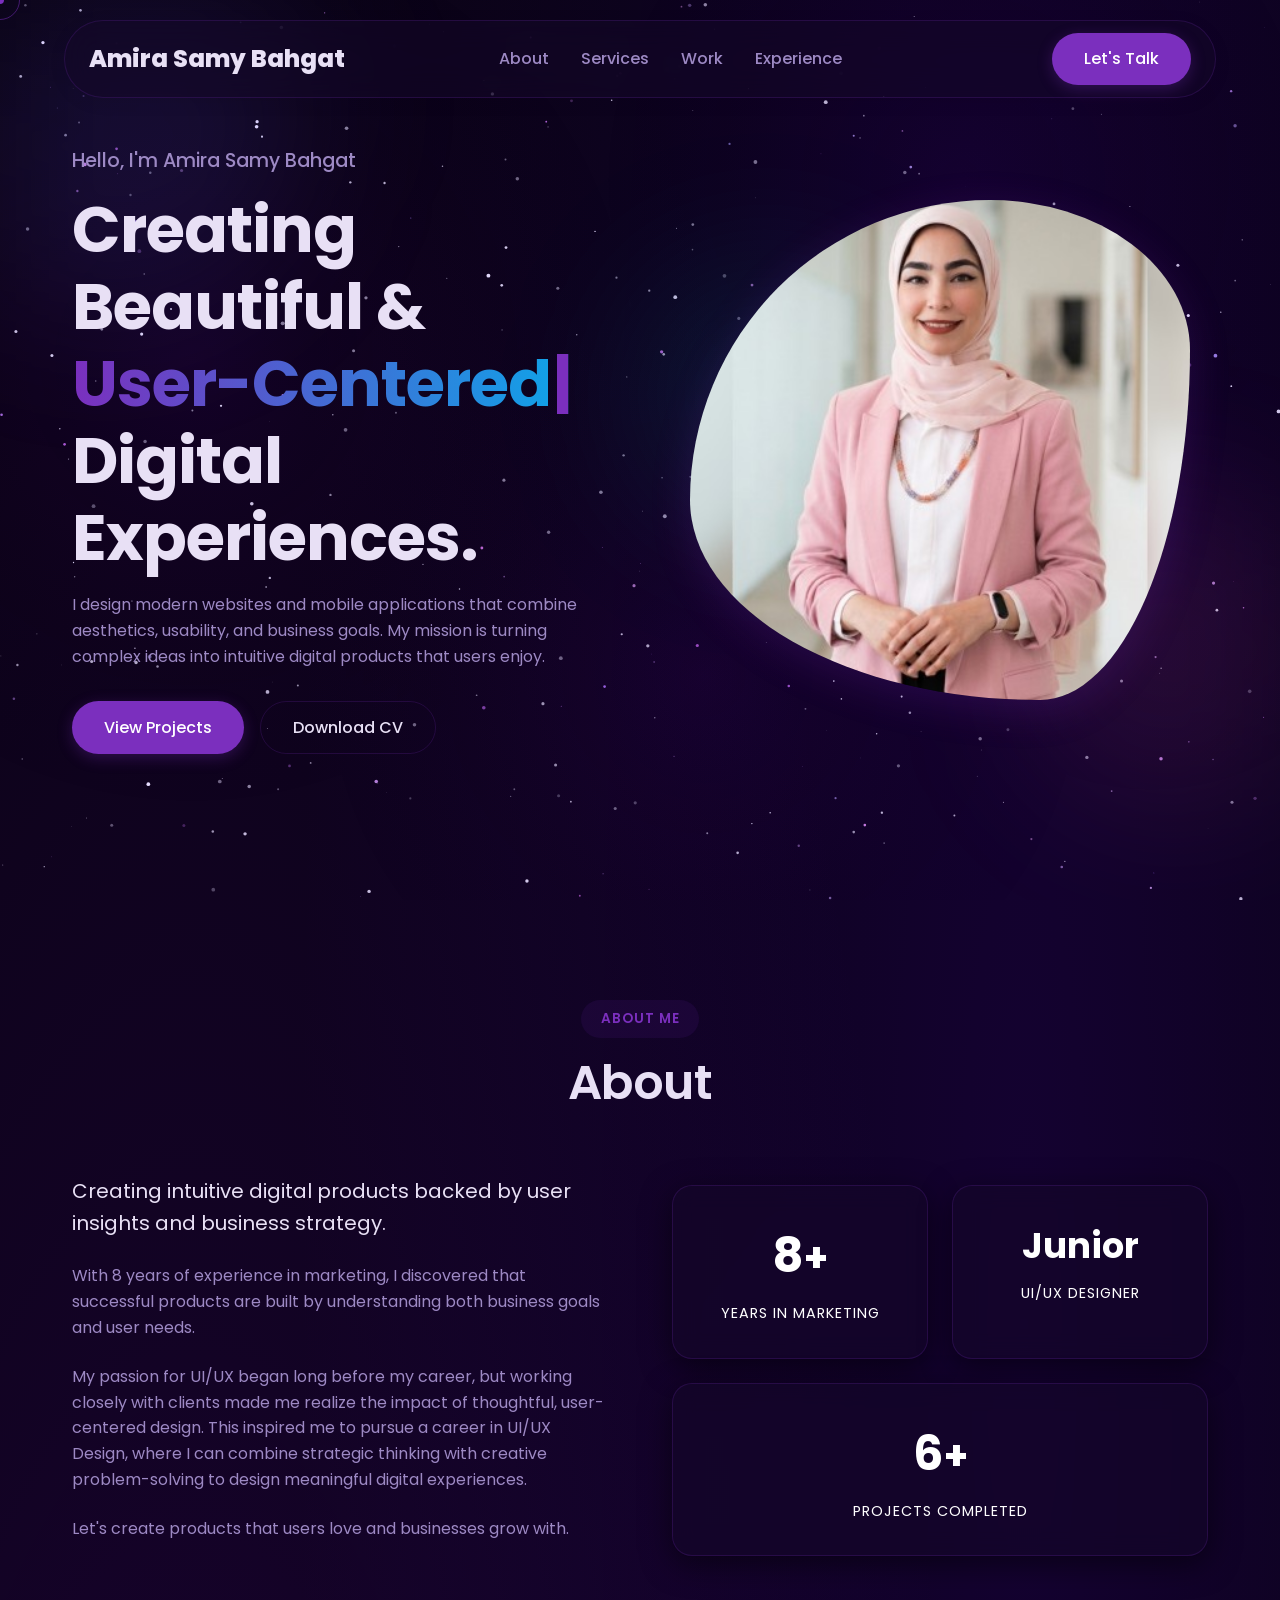
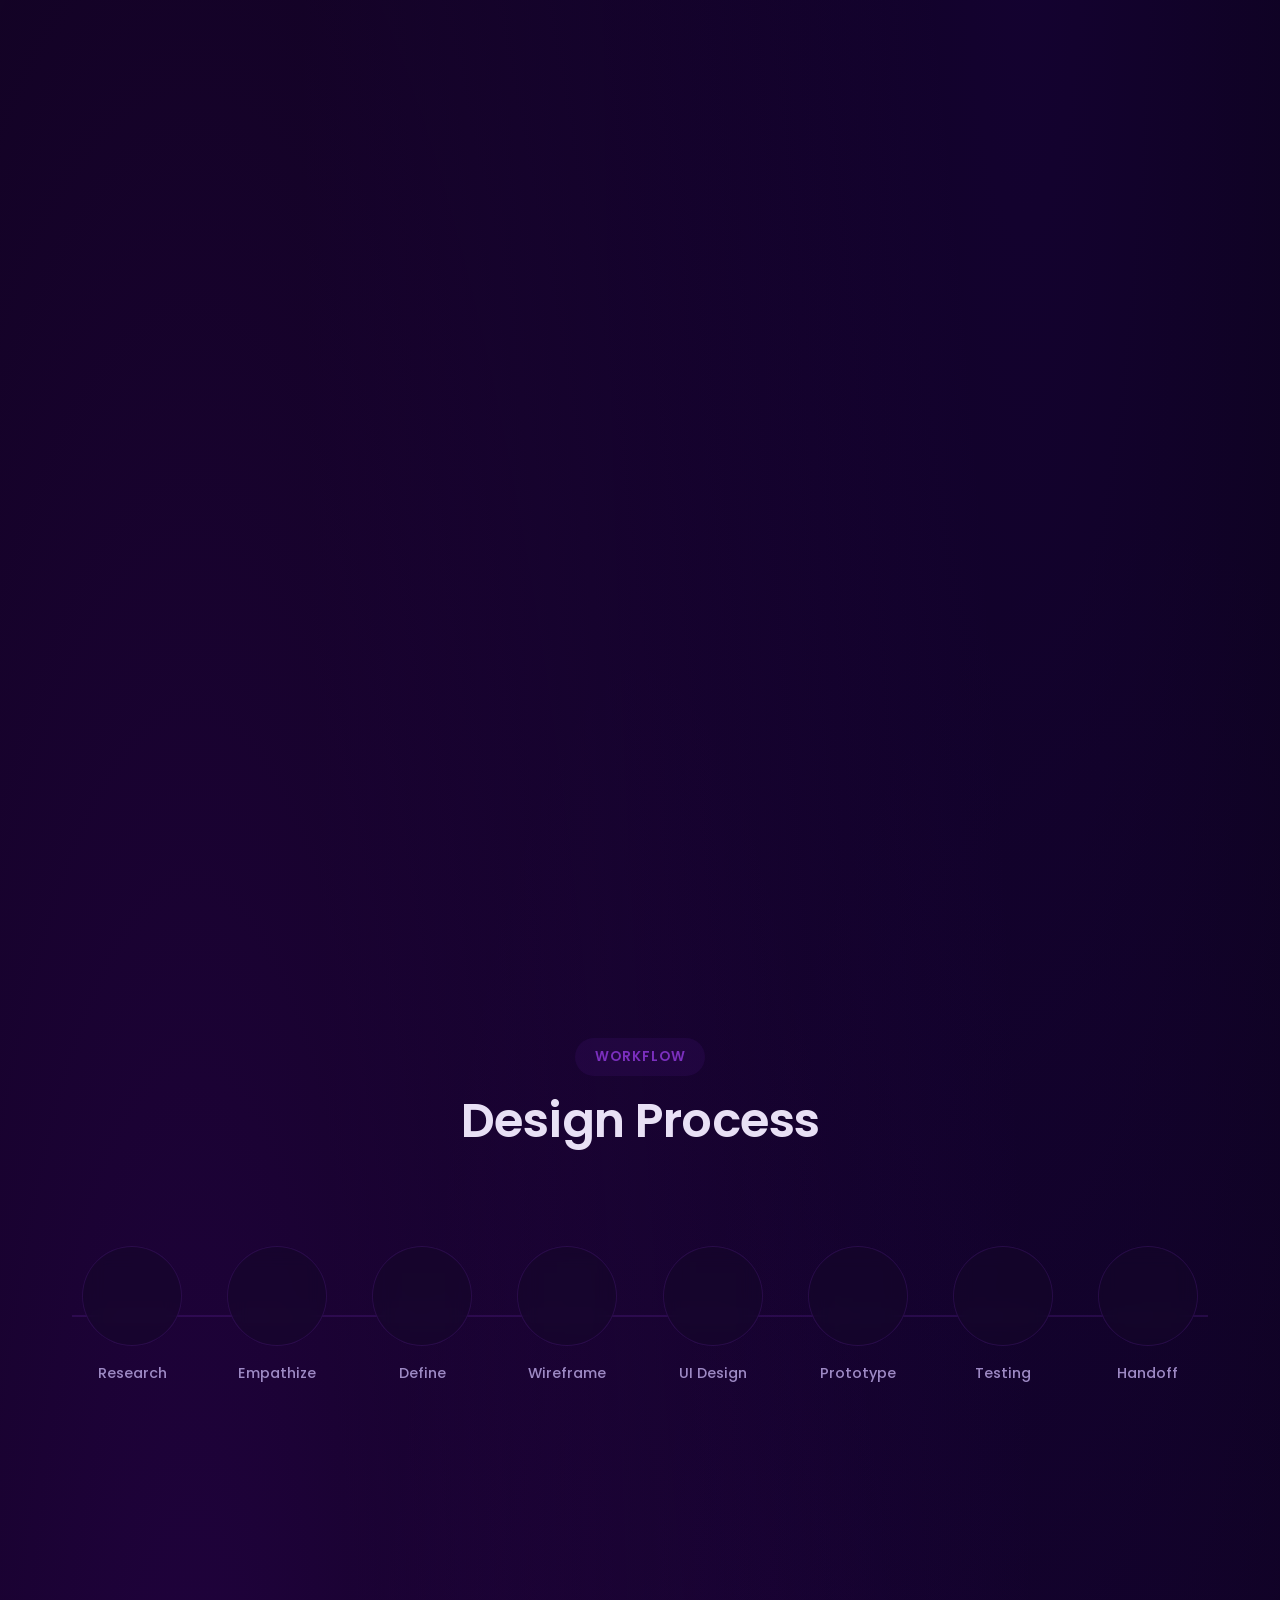
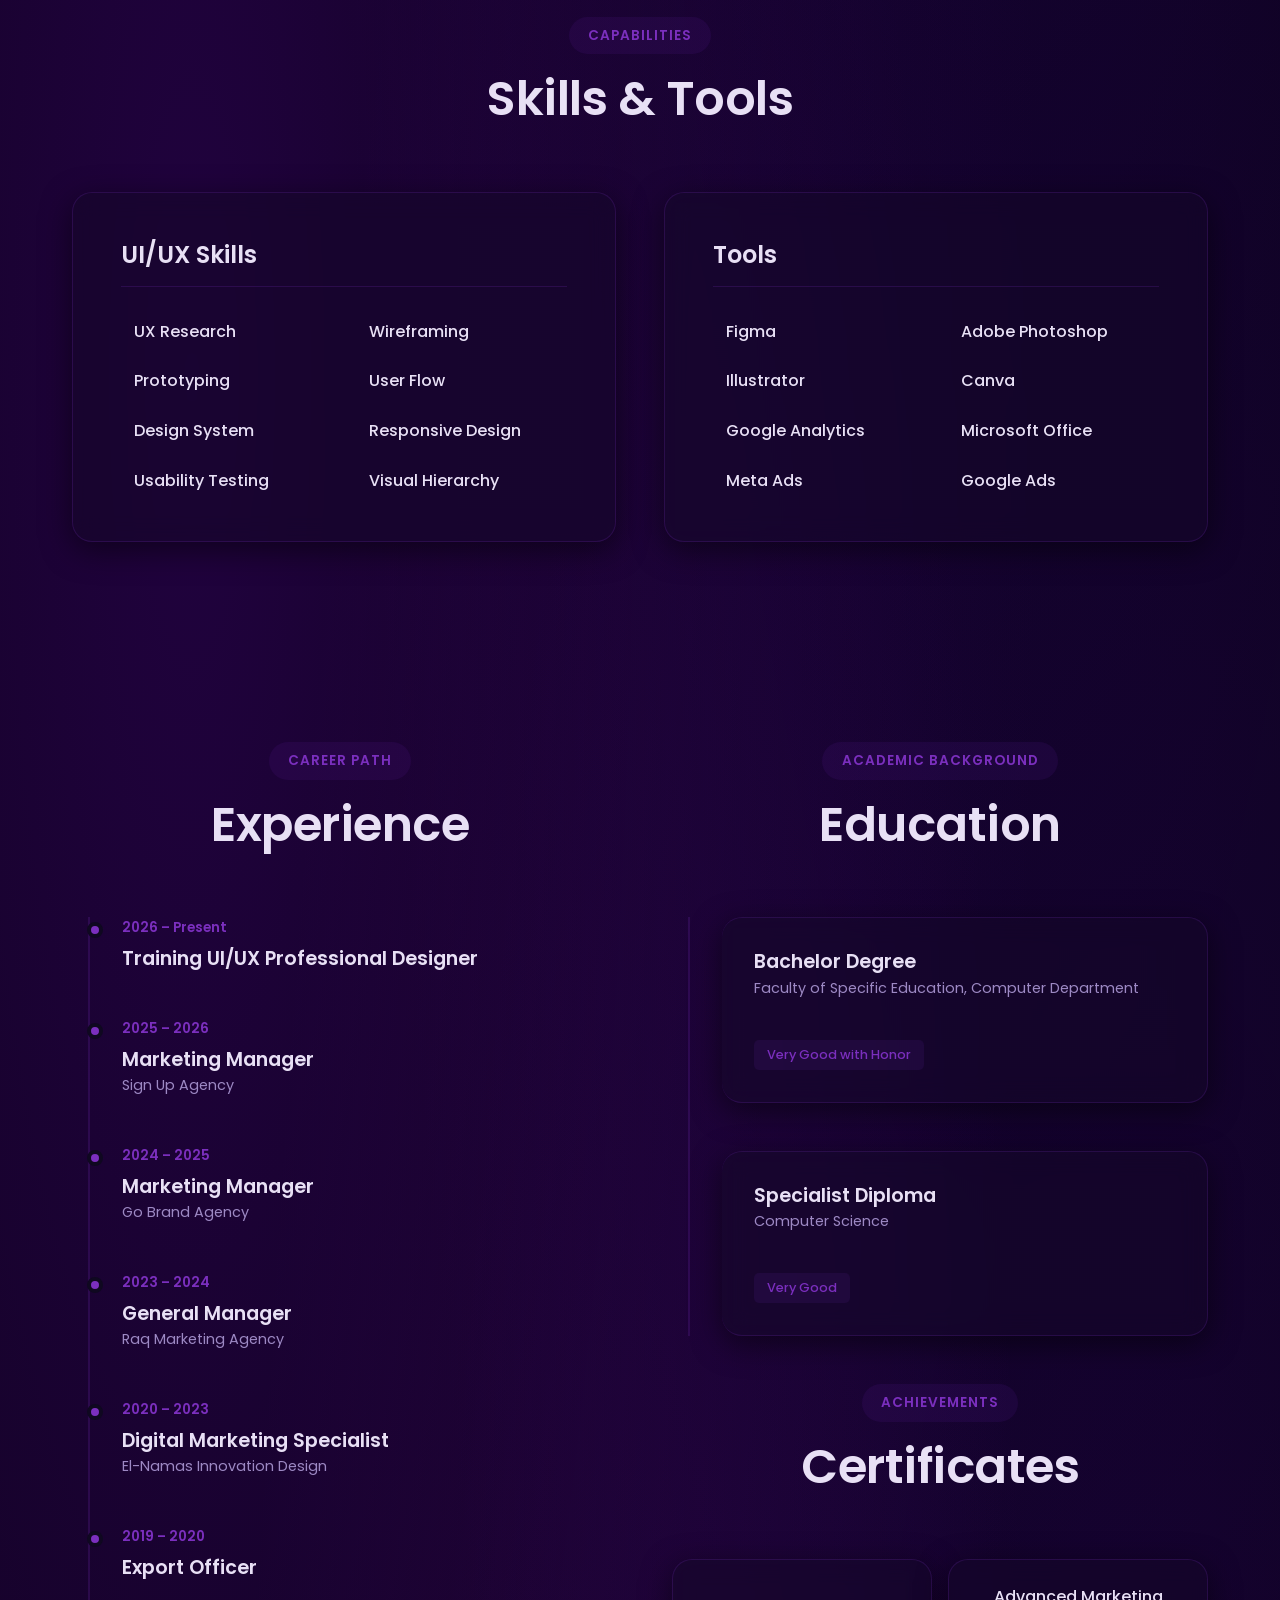
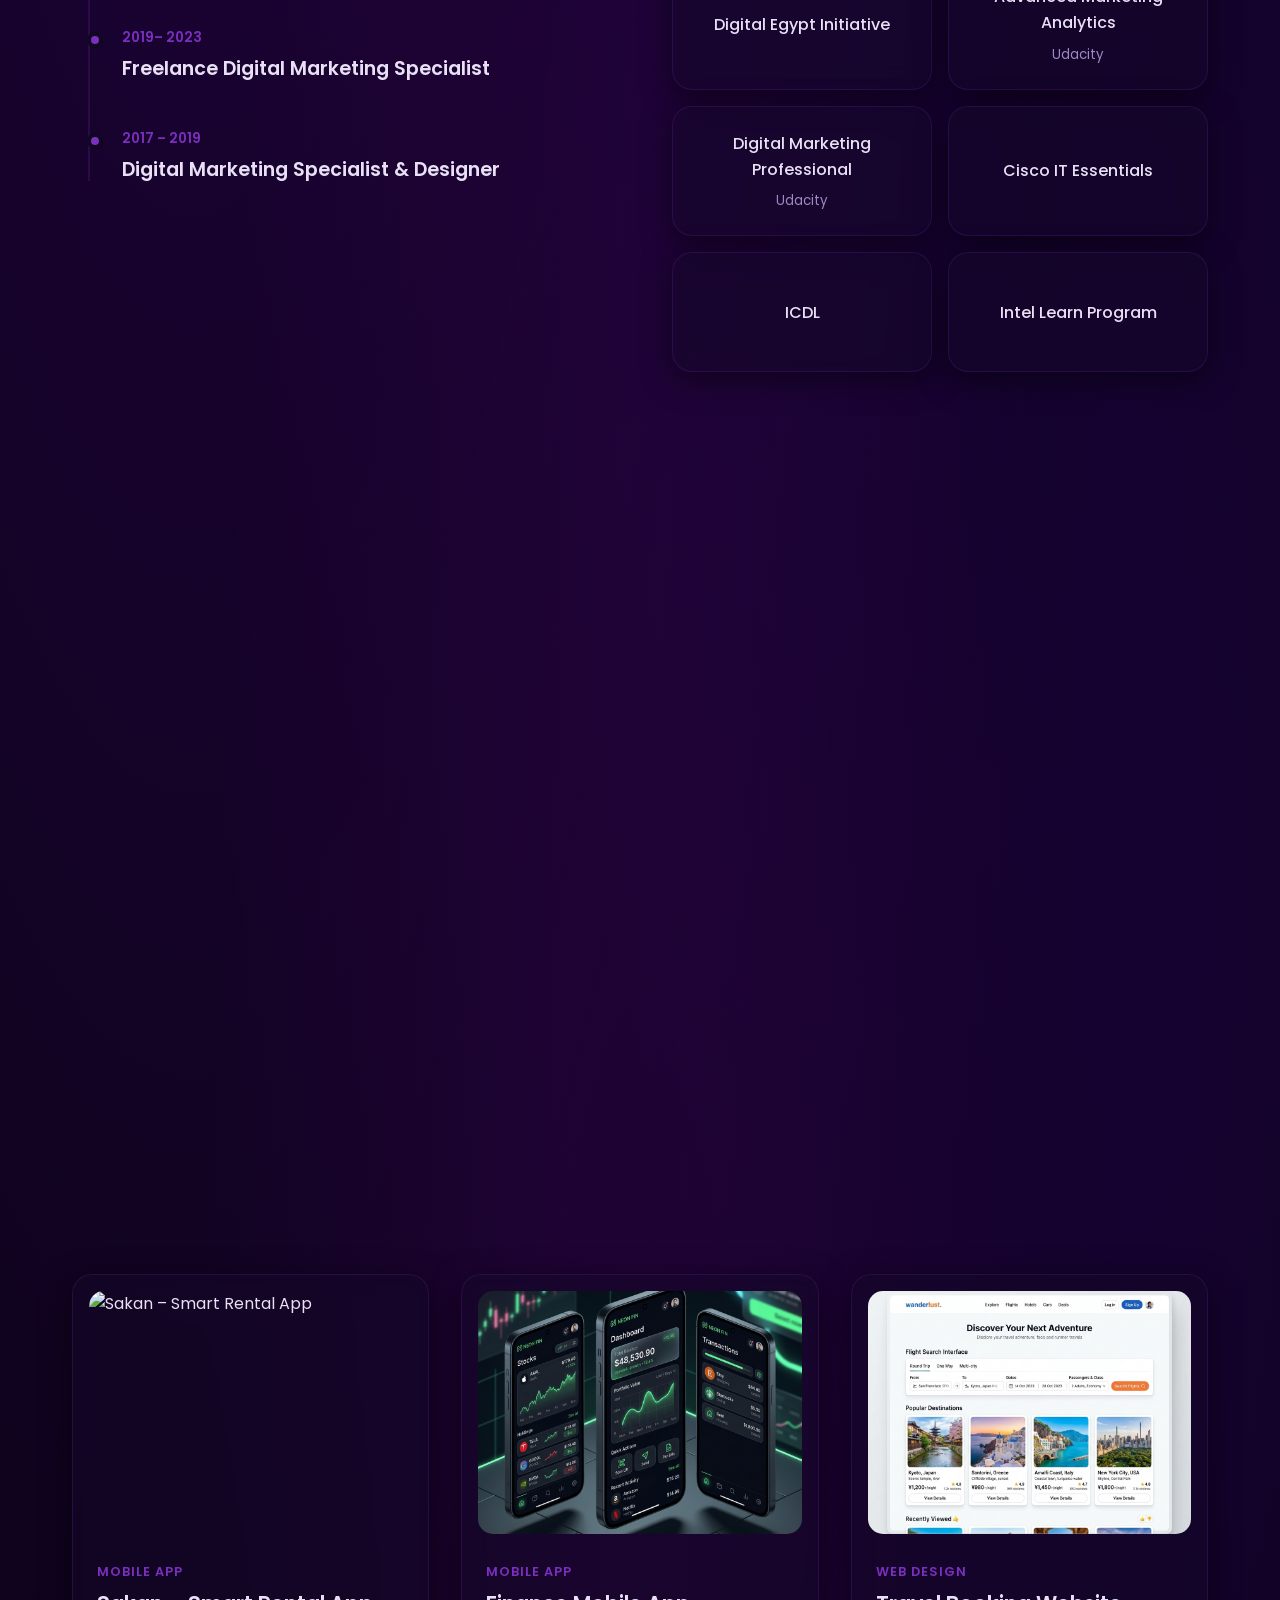
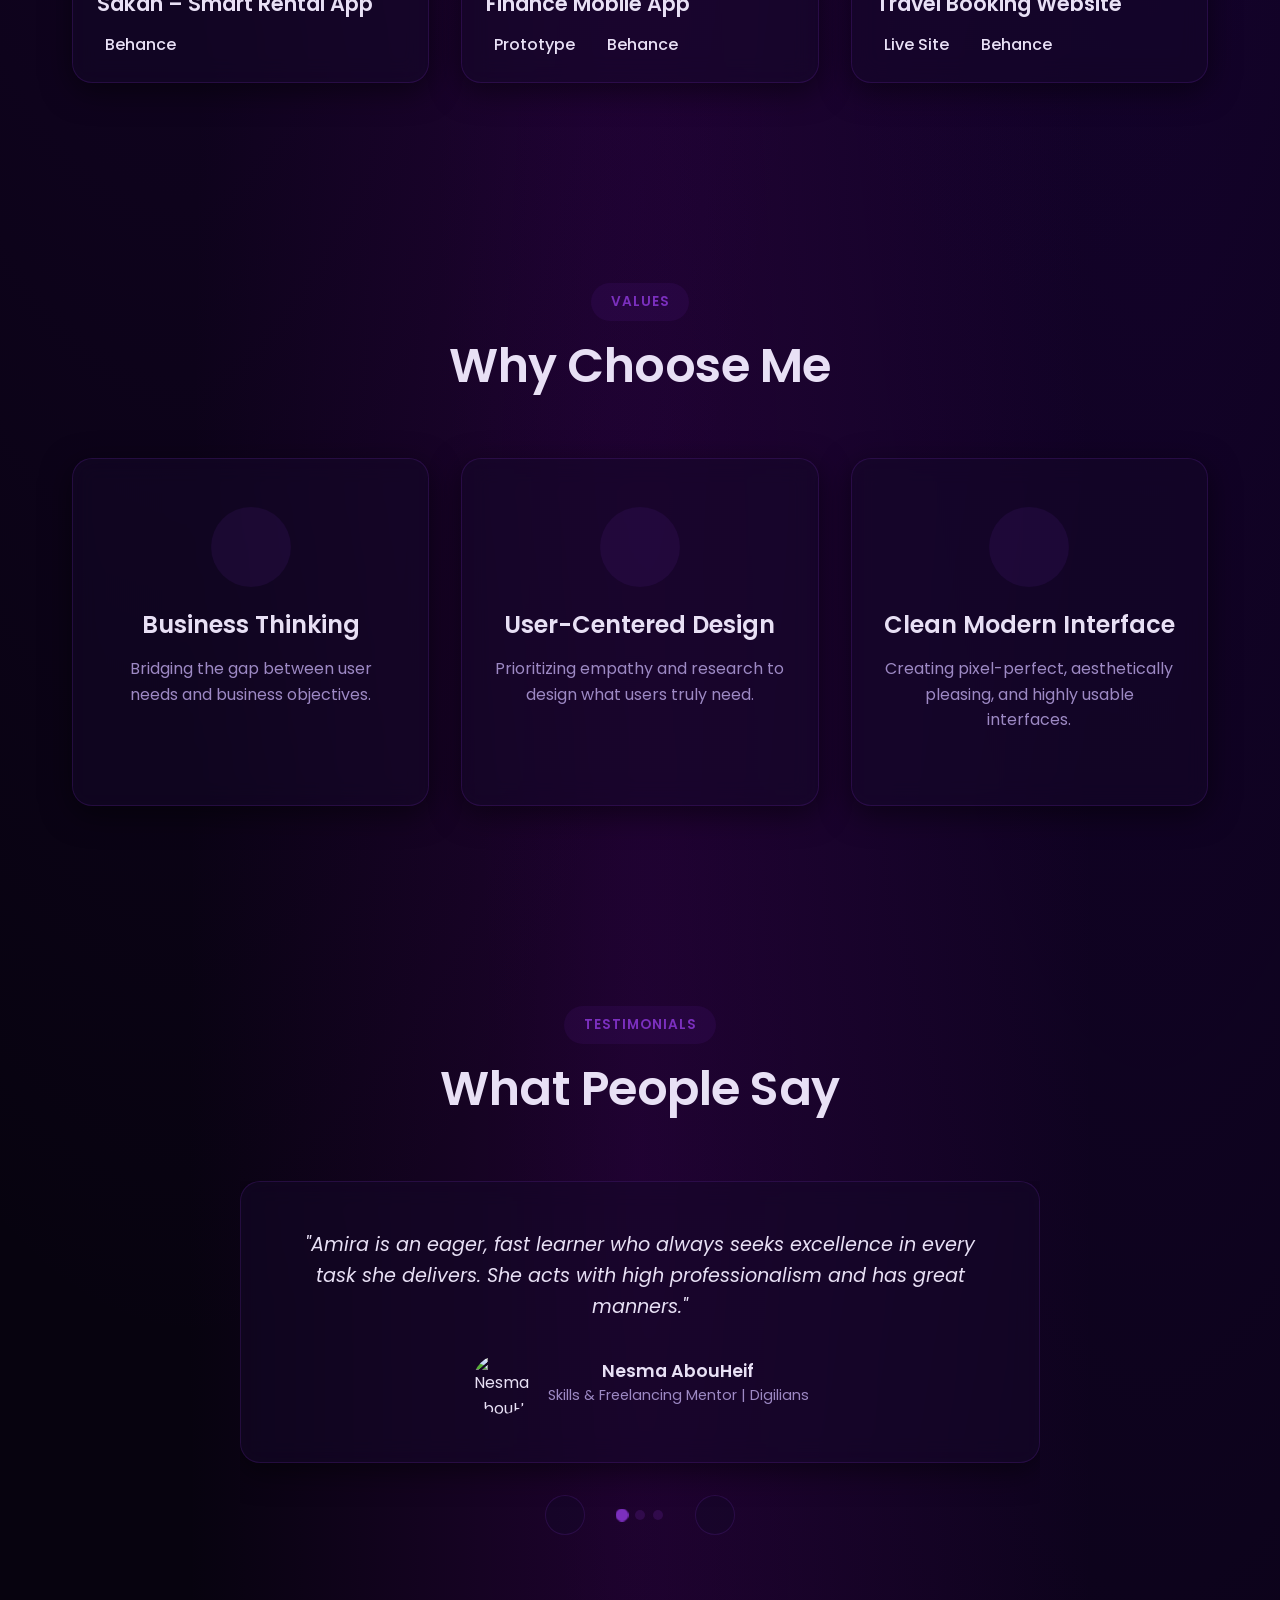
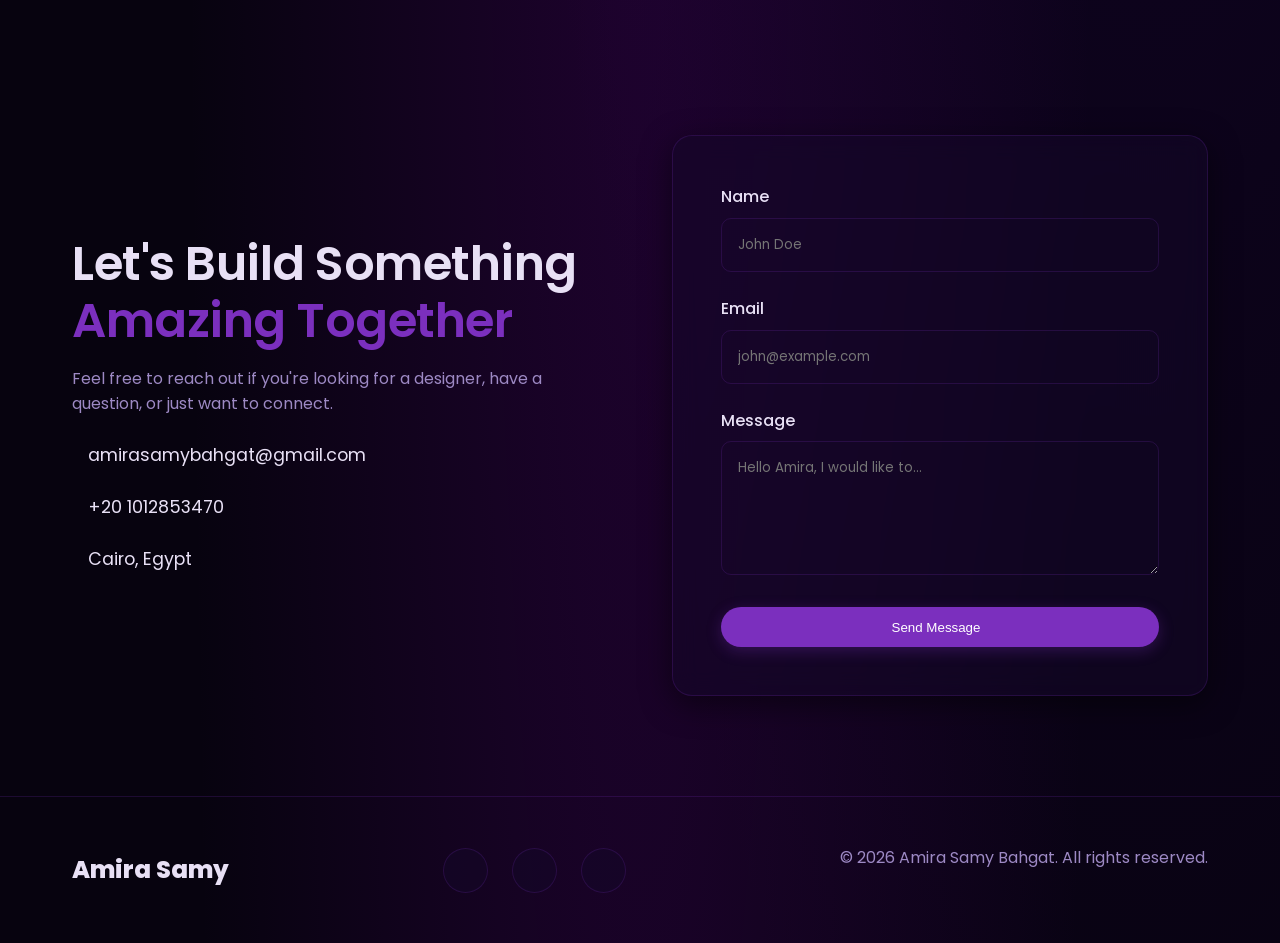
==== commit 64161855: "Add files via upload" ====
--- a/index.html
+++ b/index.html
@@ -466,26 +466,24 @@
                         </div>
                     </div>
                     <!-- Project 4 -->
-                    <div class="project-card glass-card reveal fade-up" data-category="landing" style="cursor:pointer;"
-                        onclick="window.open('https://www.figma.com/design/UorXIaRO0QTNOjTWKgUBgk/Component?node-id=304-3529&t=jj3MKdYOrxgj3FCf-0','_blank')">
+                    <div class="project-card glass-card reveal fade-up" data-category="app" style="cursor:pointer;"
+                        onclick="window.open('https://www.behance.net/gallery/256086101/Sakan-%28Smart-Rental-App-For-Employees-and-students%29','_blank')">
                         <div class="project-image">
-                            <img src="assets/images/real_estate_landing_1784459311191.png"
-                                alt="Real Estate Landing Page">
+                            <img src="assets/images/sakan_smart_rental.jpg"
+                                alt="Sakan – Smart Rental App">
                             <div class="project-overlay">
-                                <a href="https://www.figma.com/design/UorXIaRO0QTNOjTWKgUBgk/Component?node-id=304-3529&t=jj3MKdYOrxgj3FCf-0"
-                                    target="_blank" class="btn btn-sm btn-primary"
+                                <a href="https://www.behance.net/gallery/256086101/Sakan-%28Smart-Rental-App-For-Employees-and-students%29"
+                                    target="_blank" rel="noopener noreferrer" class="btn btn-sm btn-primary"
                                     onclick="event.stopPropagation()">View Case Study</a>
                             </div>
                         </div>
                         <div class="project-info">
-                            <span class="project-category">Landing Page</span>
-                            <h3 class="project-title">Real Estate Landing Page</h3>
+                            <span class="project-category">Mobile App</span>
+                            <h3 class="project-title">Sakan – Smart Rental App</h3>
                             <div class="project-links">
-                                <a href="https://www.figma.com/design/UorXIaRO0QTNOjTWKgUBgk/Component?node-id=304-3529&t=jj3MKdYOrxgj3FCf-0"
-                                    target="_blank" class="link-btn" onclick="event.stopPropagation()"><i
-                                        class="ph ph-play-circle"></i> Prototype</a>
-                                <a href="#" class="link-btn" onclick="event.stopPropagation()"><i
-                                        class="ph ph-behance-logo"></i> Behance</a>
+                                <a href="https://www.behance.net/gallery/256086101/Sakan-%28Smart-Rental-App-For-Employees-and-students%29"
+                                    target="_blank" rel="noopener noreferrer" class="link-btn"
+                                    onclick="event.stopPropagation()"><i class="ph ph-behance-logo"></i> Behance</a>
                             </div>
                         </div>
                     </div>
@@ -577,14 +575,15 @@
                     <div class="testimonial-track">
                         <div class="testimonial-card glass-card">
                             <i class="ph-fill ph-quotes text-accent quote-icon"></i>
-                            <p class="testimonial-text">"Amira's designs are not only visually stunning but also highly
-                                intuitive. She completely transformed our user experience."</p>
+                            <p class="testimonial-text">"Amira is an eager, fast learner who always seeks excellence in
+                                every task she delivers. She acts with high professionalism and has great manners."</p>
                             <div class="testimonial-author">
-                                <div class="author-avatar"><img src="https://i.pravatar.cc/150?img=1" alt="Avatar">
+                                <div class="author-avatar"><img src="assets/images/nesma_abouheif.jpg"
+                                        alt="Nesma AbouHeif">
                                 </div>
                                 <div class="author-info">
-                                    <h4>Ahmed Hassan</h4>
-                                    <span>Product Manager</span>
+                                    <h4>Nesma AbouHeif</h4>
+                                    <span>Skills &amp; Freelancing Mentor | Digilians</span>
                                 </div>
                             </div>
                         </div>
@@ -684,7 +683,8 @@
                     aria-label="LinkedIn">
                     <i class="ph ph-linkedin-logo"></i>
                 </a>
-                <a href="#" target="_blank" class="social-icon" aria-label="Behance">
+                <a href="https://www.behance.net/gallery/256086101/Sakan-%28Smart-Rental-App-For-Employees-and-students%29"
+                    target="_blank" rel="noopener noreferrer" class="social-icon" aria-label="Behance">
                     <i class="ph ph-behance-logo"></i>
                 </a>
                 <a href="mailto:amirasamybahgat@gmail.com" class="social-icon" aria-label="Email">
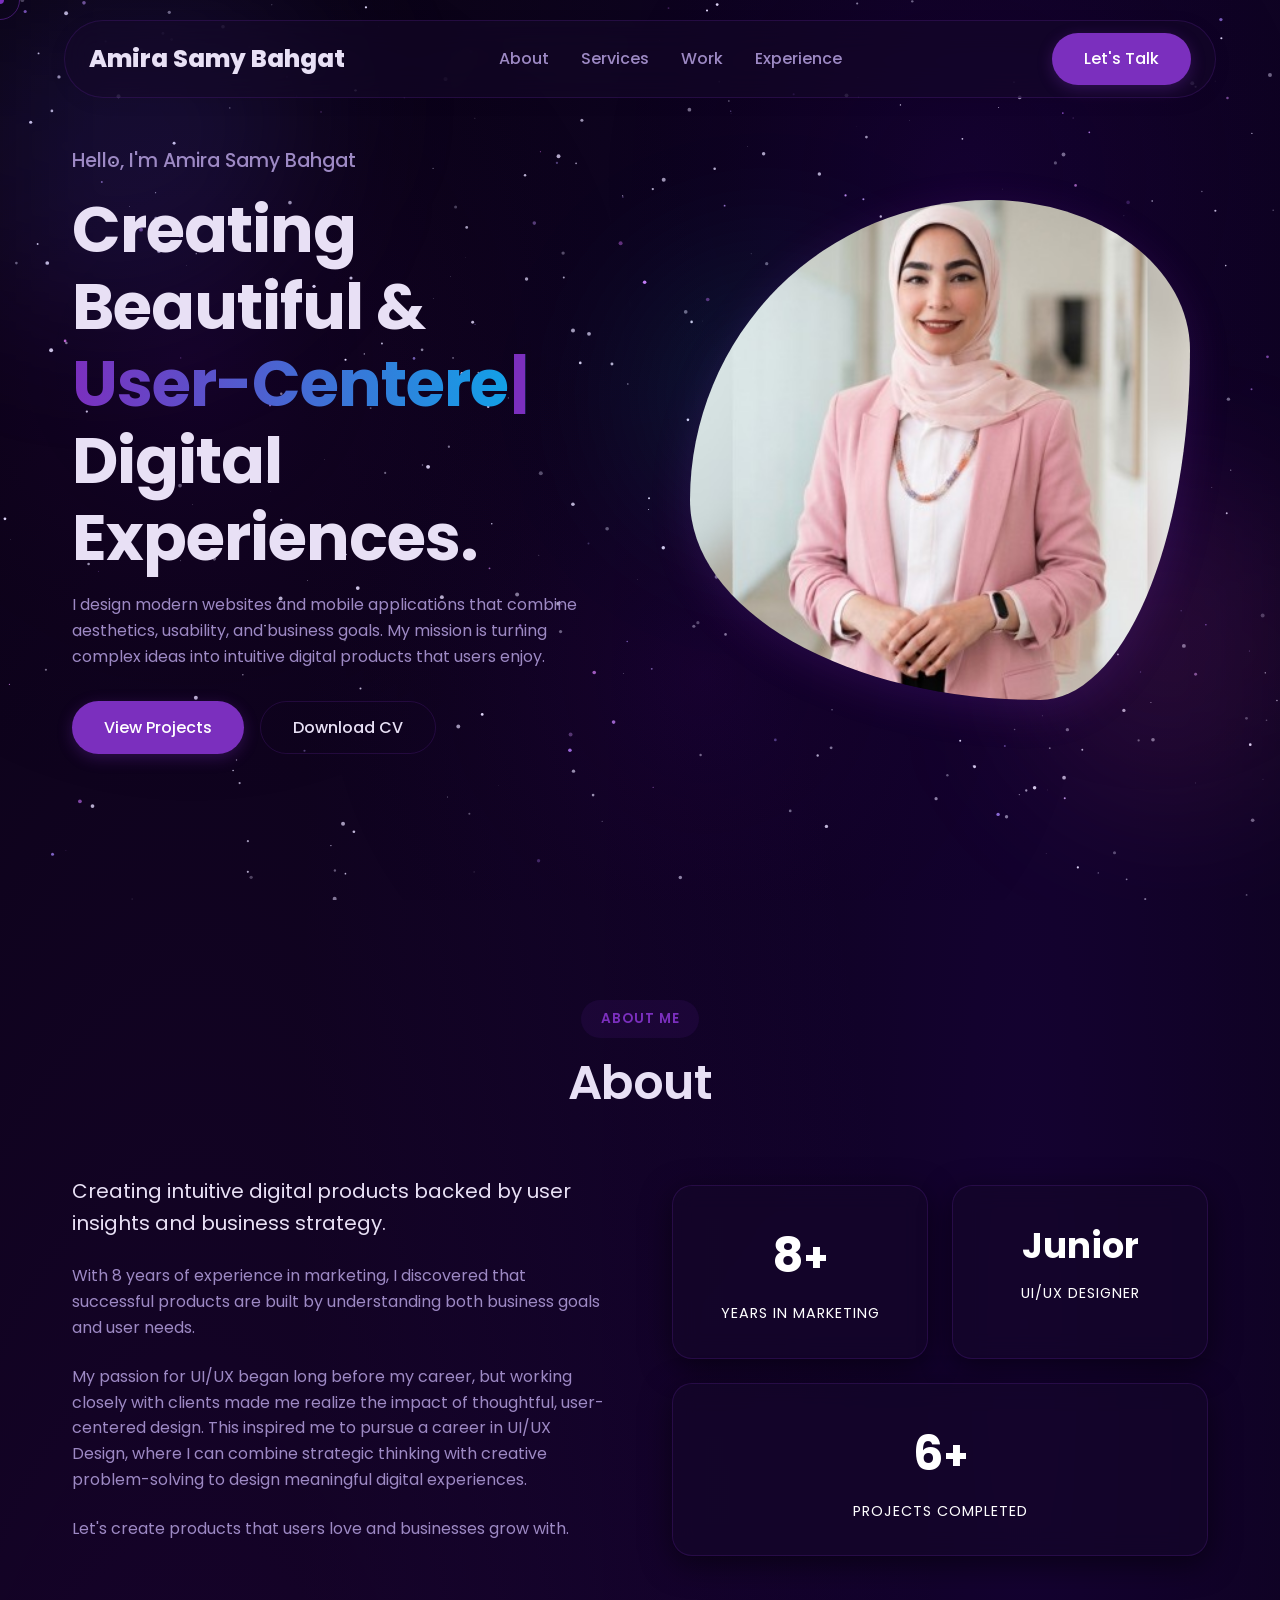
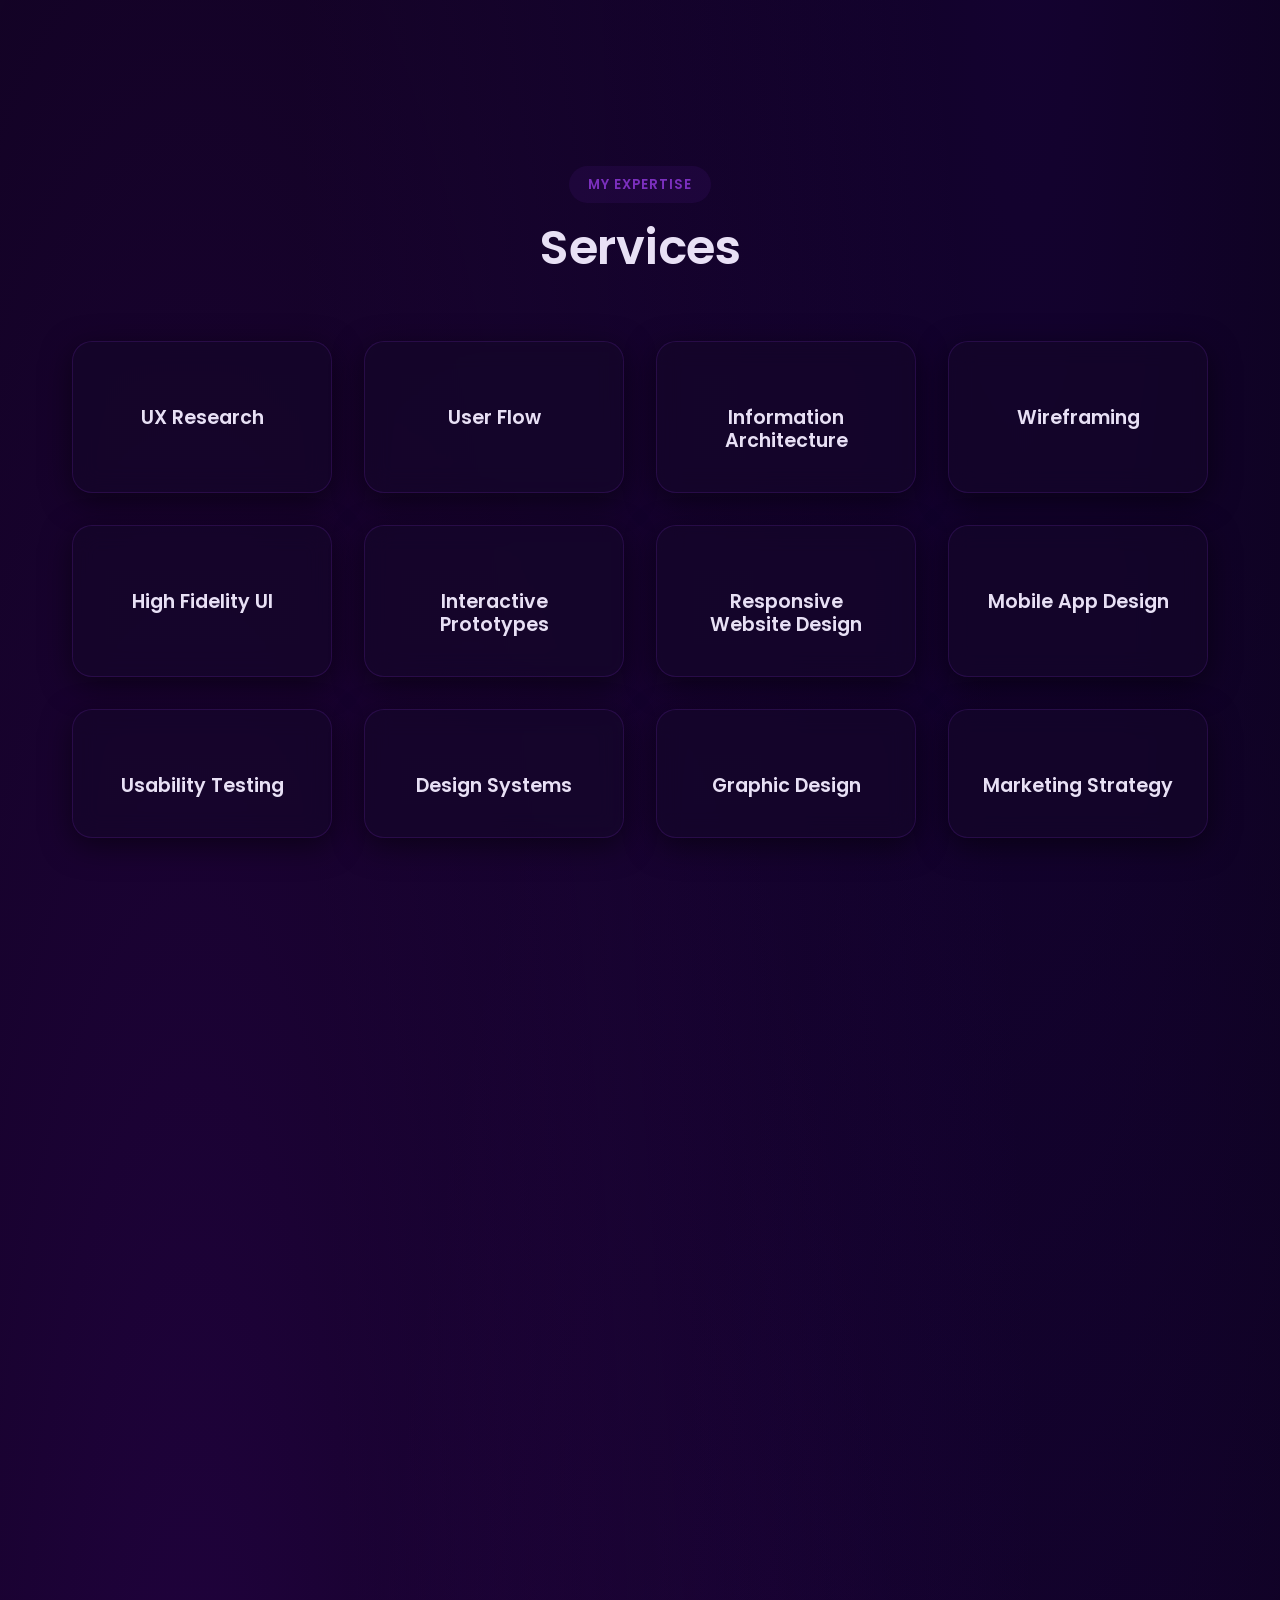
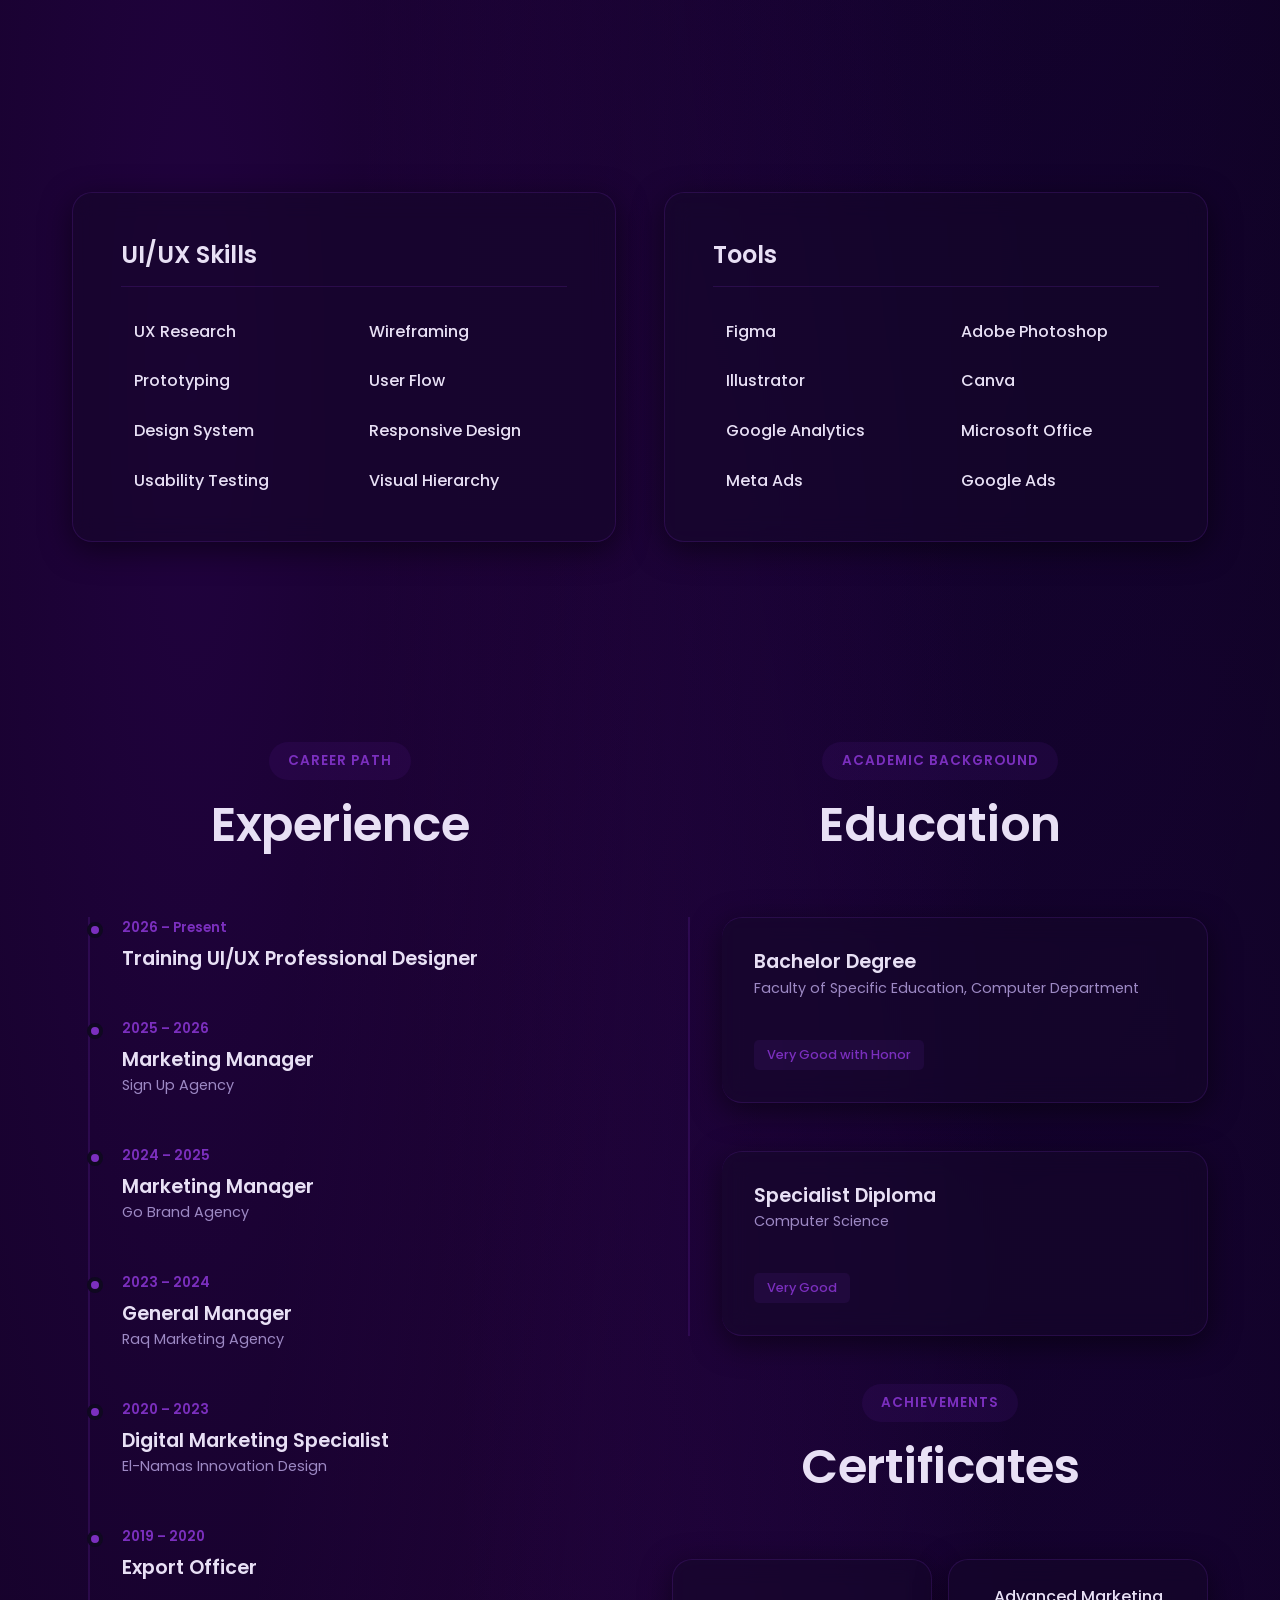
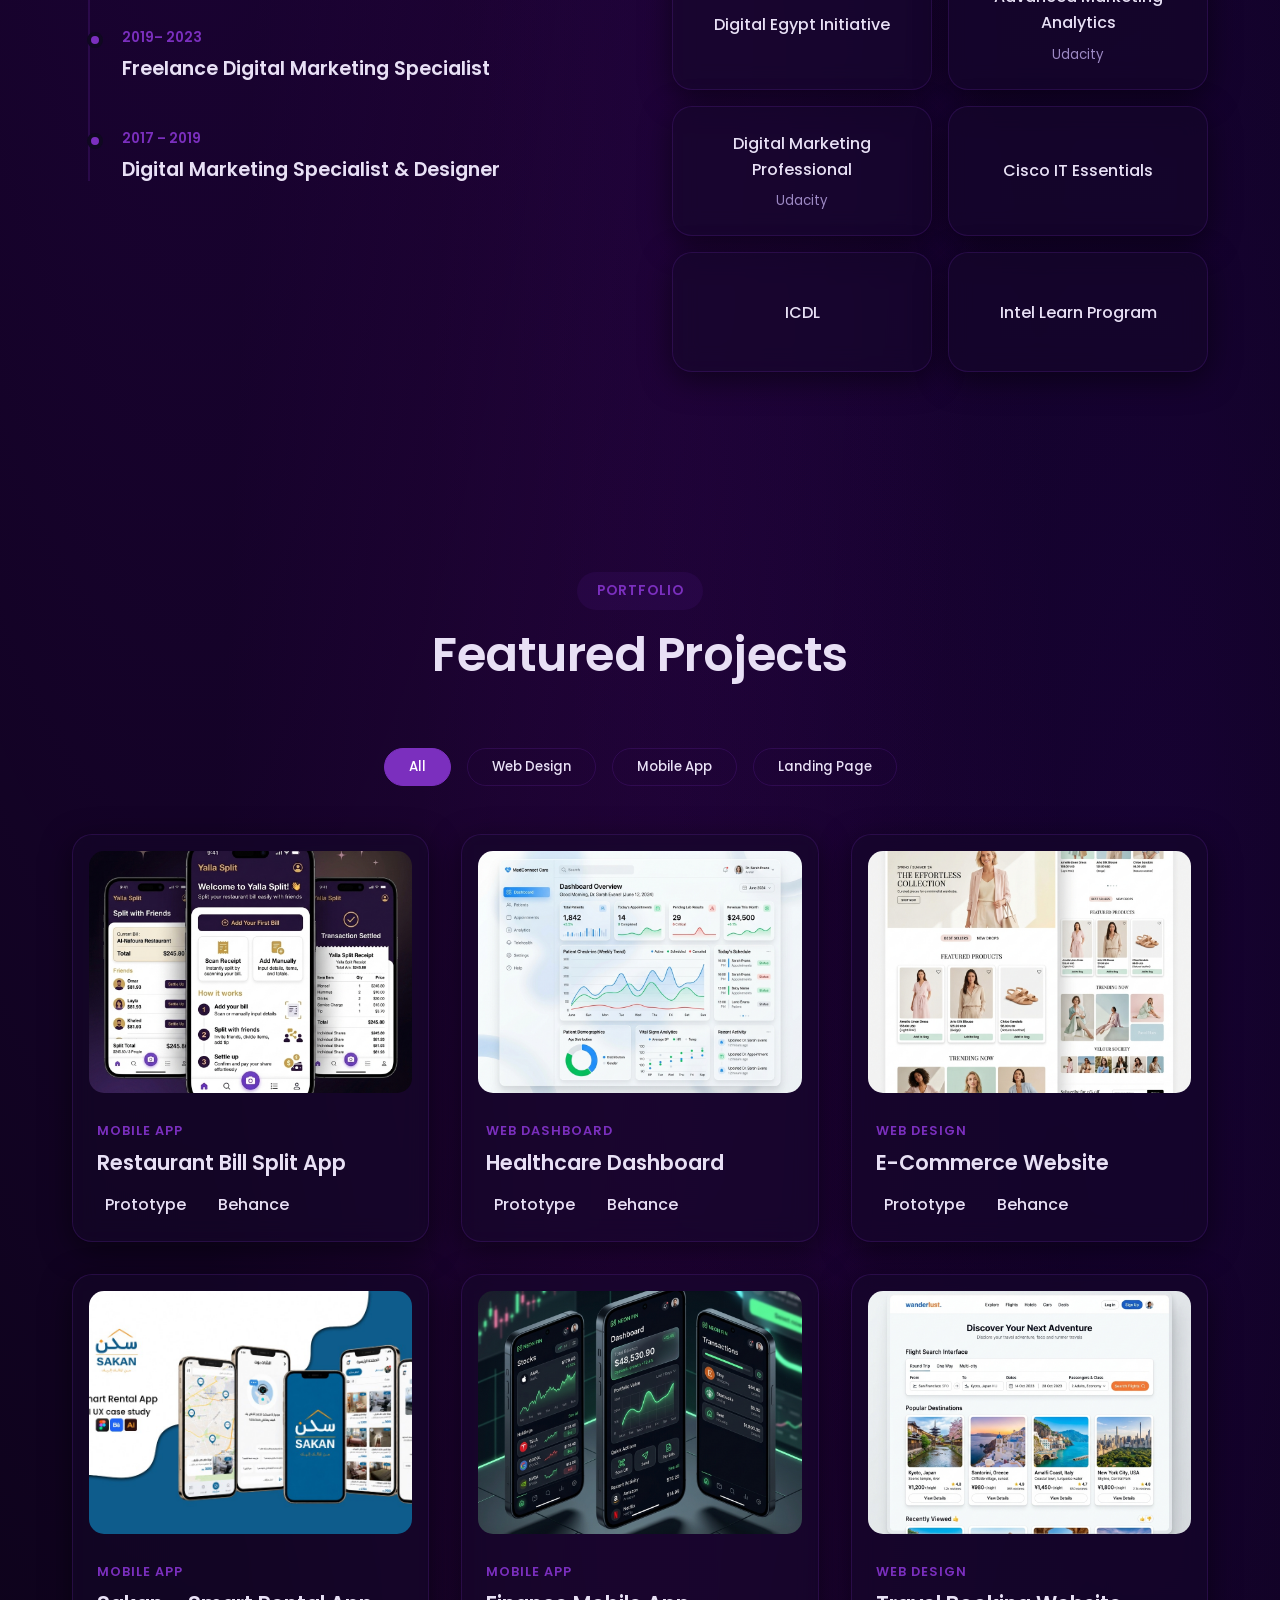
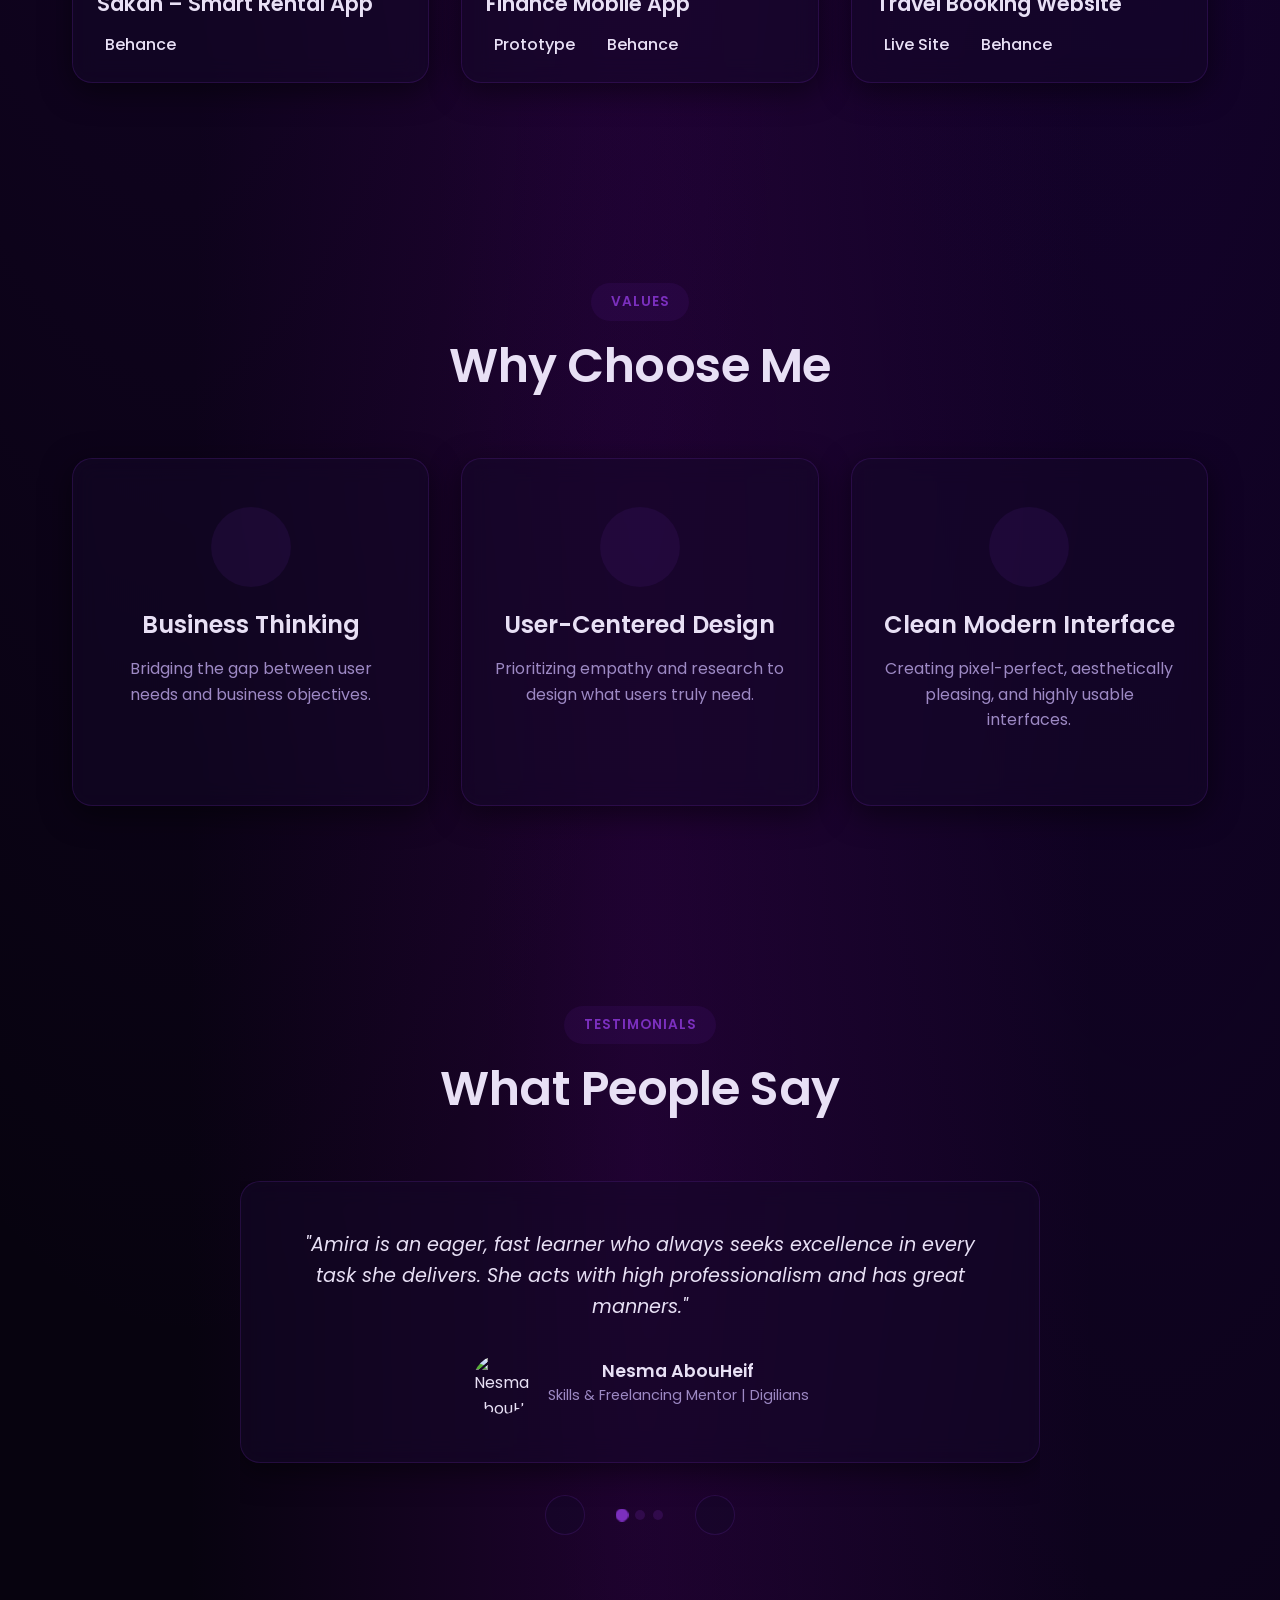
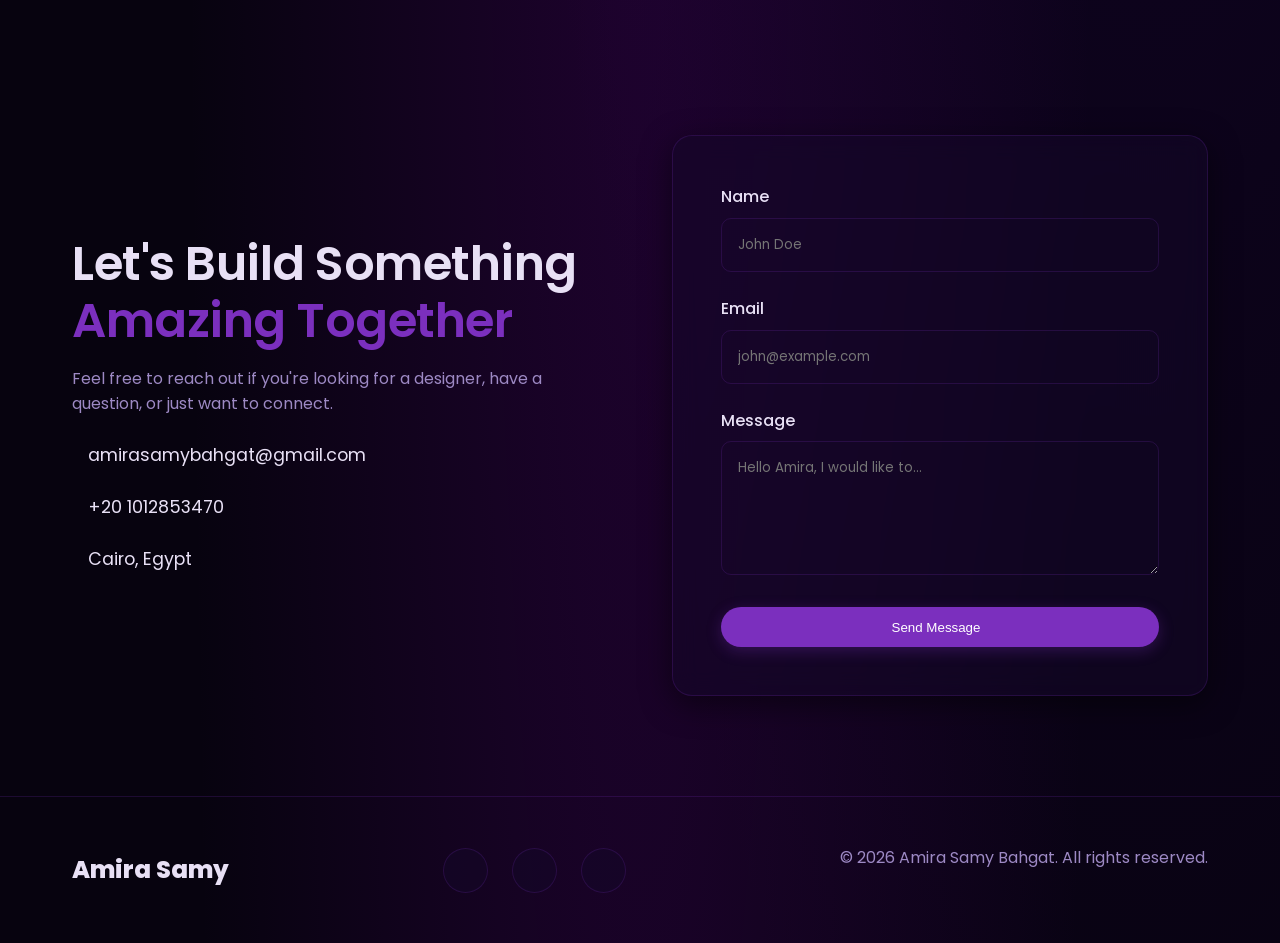
==== commit 310eb917: "Add files via upload" ====
--- a/index.html
+++ b/index.html
@@ -444,12 +444,12 @@
                     <!-- Project 3 -->
                     <div class="project-card glass-card reveal fade-up" data-category="web"
                         style="transition-delay: 0.2s; cursor:pointer;"
-                        onclick="window.open('https://www.figma.com/proto/UorXIaRO0QTNOjTWKgUBgk/Component?node-id=304-390&p=f&t=TrgENSeMikWpxzWW-0&scaling=min-zoom&content-scaling=fixed&page-id=304%3A389','_blank')">
+                        onclick="window.open('https://www.figma.com/design/UorXIaRO0QTNOjTWKgUBgk/Component?node-id=304-1912&t=HTBHLFYScbyFLCoI-1','_blank')">
                         <div class="project-image">
                             <img src="assets/images/ecommerce_web_1784459302928.png" alt="E-Commerce Website">
                             <div class="project-overlay">
-                                <a href="https://www.figma.com/proto/UorXIaRO0QTNOjTWKgUBgk/Component?node-id=304-390&p=f&t=TrgENSeMikWpxzWW-0&scaling=min-zoom&content-scaling=fixed&page-id=304%3A389"
-                                    target="_blank" class="btn btn-sm btn-primary"
+                                <a href="https://www.figma.com/design/UorXIaRO0QTNOjTWKgUBgk/Component?node-id=304-1912&t=HTBHLFYScbyFLCoI-1"
+                                    target="_blank" rel="noopener noreferrer" class="btn btn-sm btn-primary"
                                     onclick="event.stopPropagation()">View Case Study</a>
                             </div>
                         </div>
@@ -457,8 +457,9 @@
                             <span class="project-category">Web Design</span>
                             <h3 class="project-title">E-Commerce Website</h3>
                             <div class="project-links">
-                                <a href="https://www.figma.com/proto/UorXIaRO0QTNOjTWKgUBgk/Component?node-id=304-390&p=f&t=TrgENSeMikWpxzWW-0&scaling=min-zoom&content-scaling=fixed&page-id=304%3A389"
-                                    target="_blank" class="link-btn" onclick="event.stopPropagation()"><i
+                                <a href="https://www.figma.com/design/UorXIaRO0QTNOjTWKgUBgk/Component?node-id=304-1912&t=HTBHLFYScbyFLCoI-1"
+                                    target="_blank" rel="noopener noreferrer" class="link-btn"
+                                    onclick="event.stopPropagation()"><i
                                         class="ph ph-play-circle"></i> Prototype</a>
                                 <a href="#" class="link-btn" onclick="event.stopPropagation()"><i
                                         class="ph ph-behance-logo"></i> Behance</a>
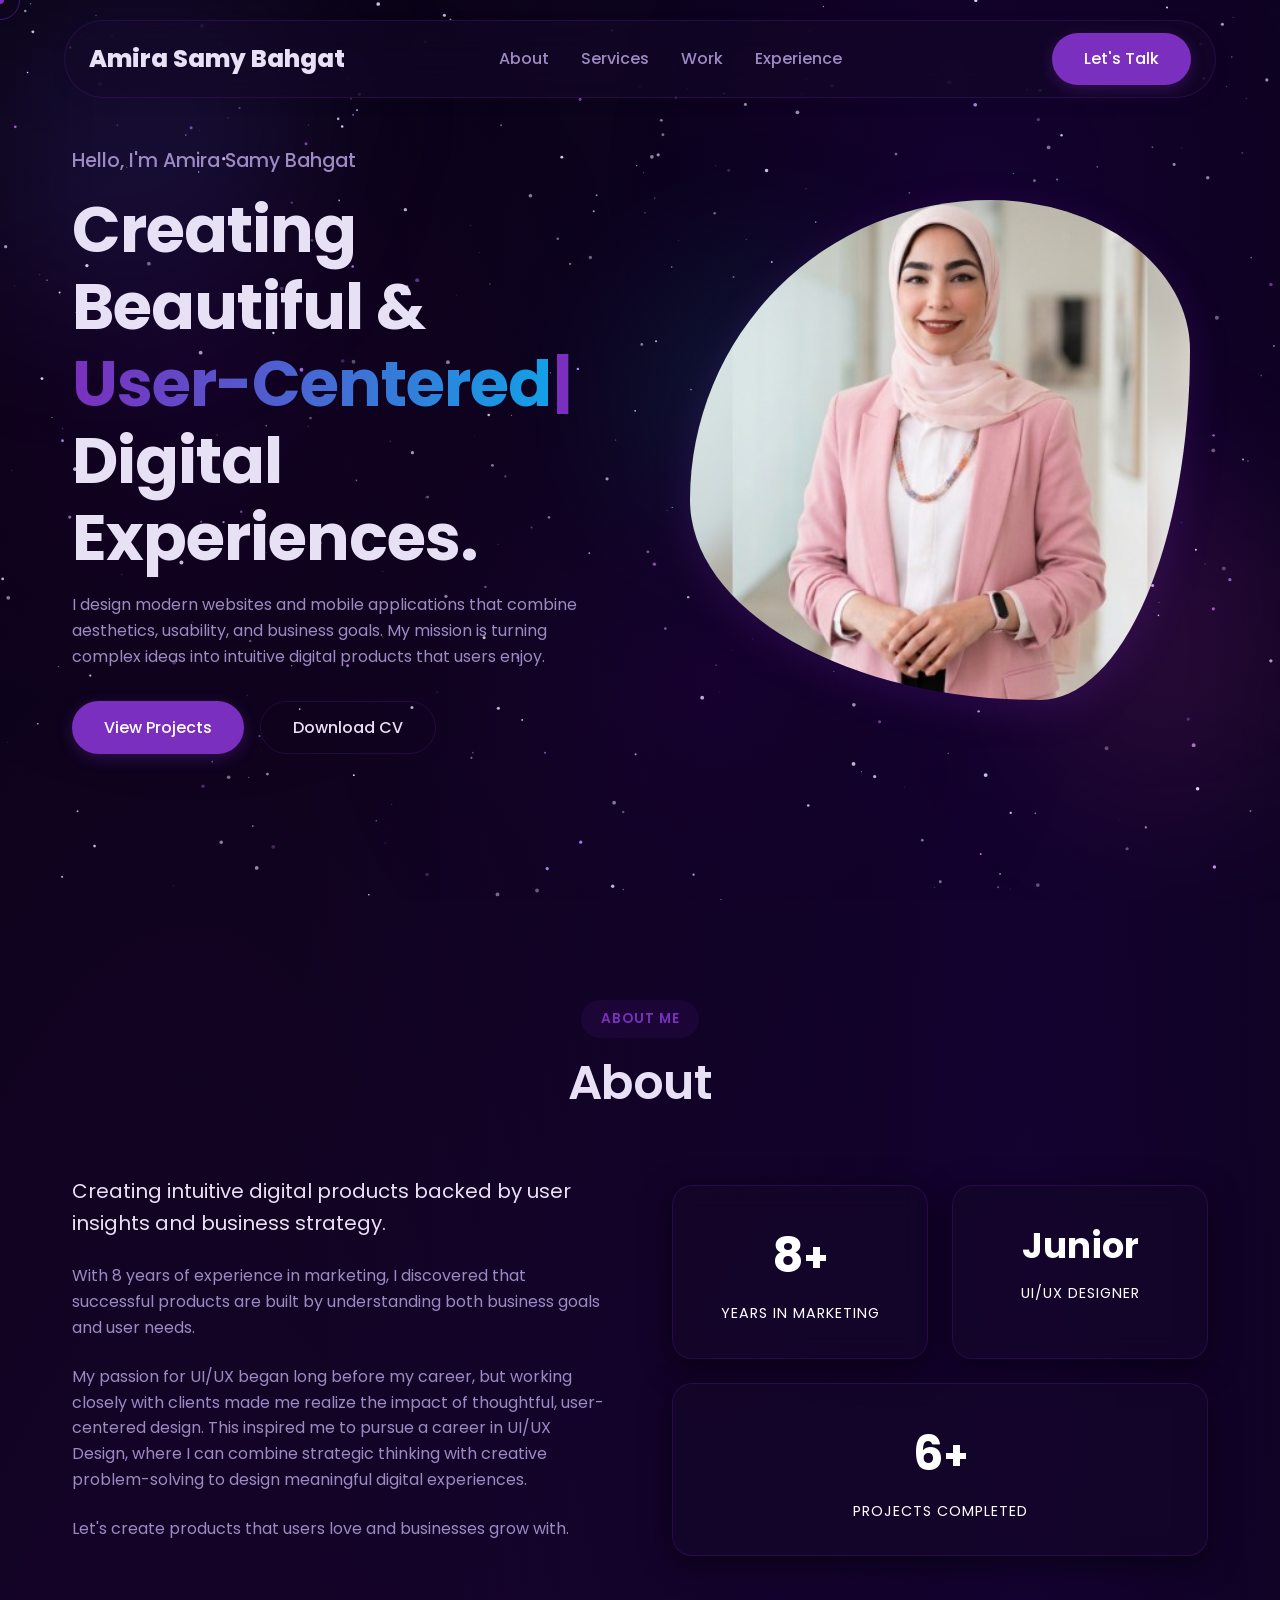
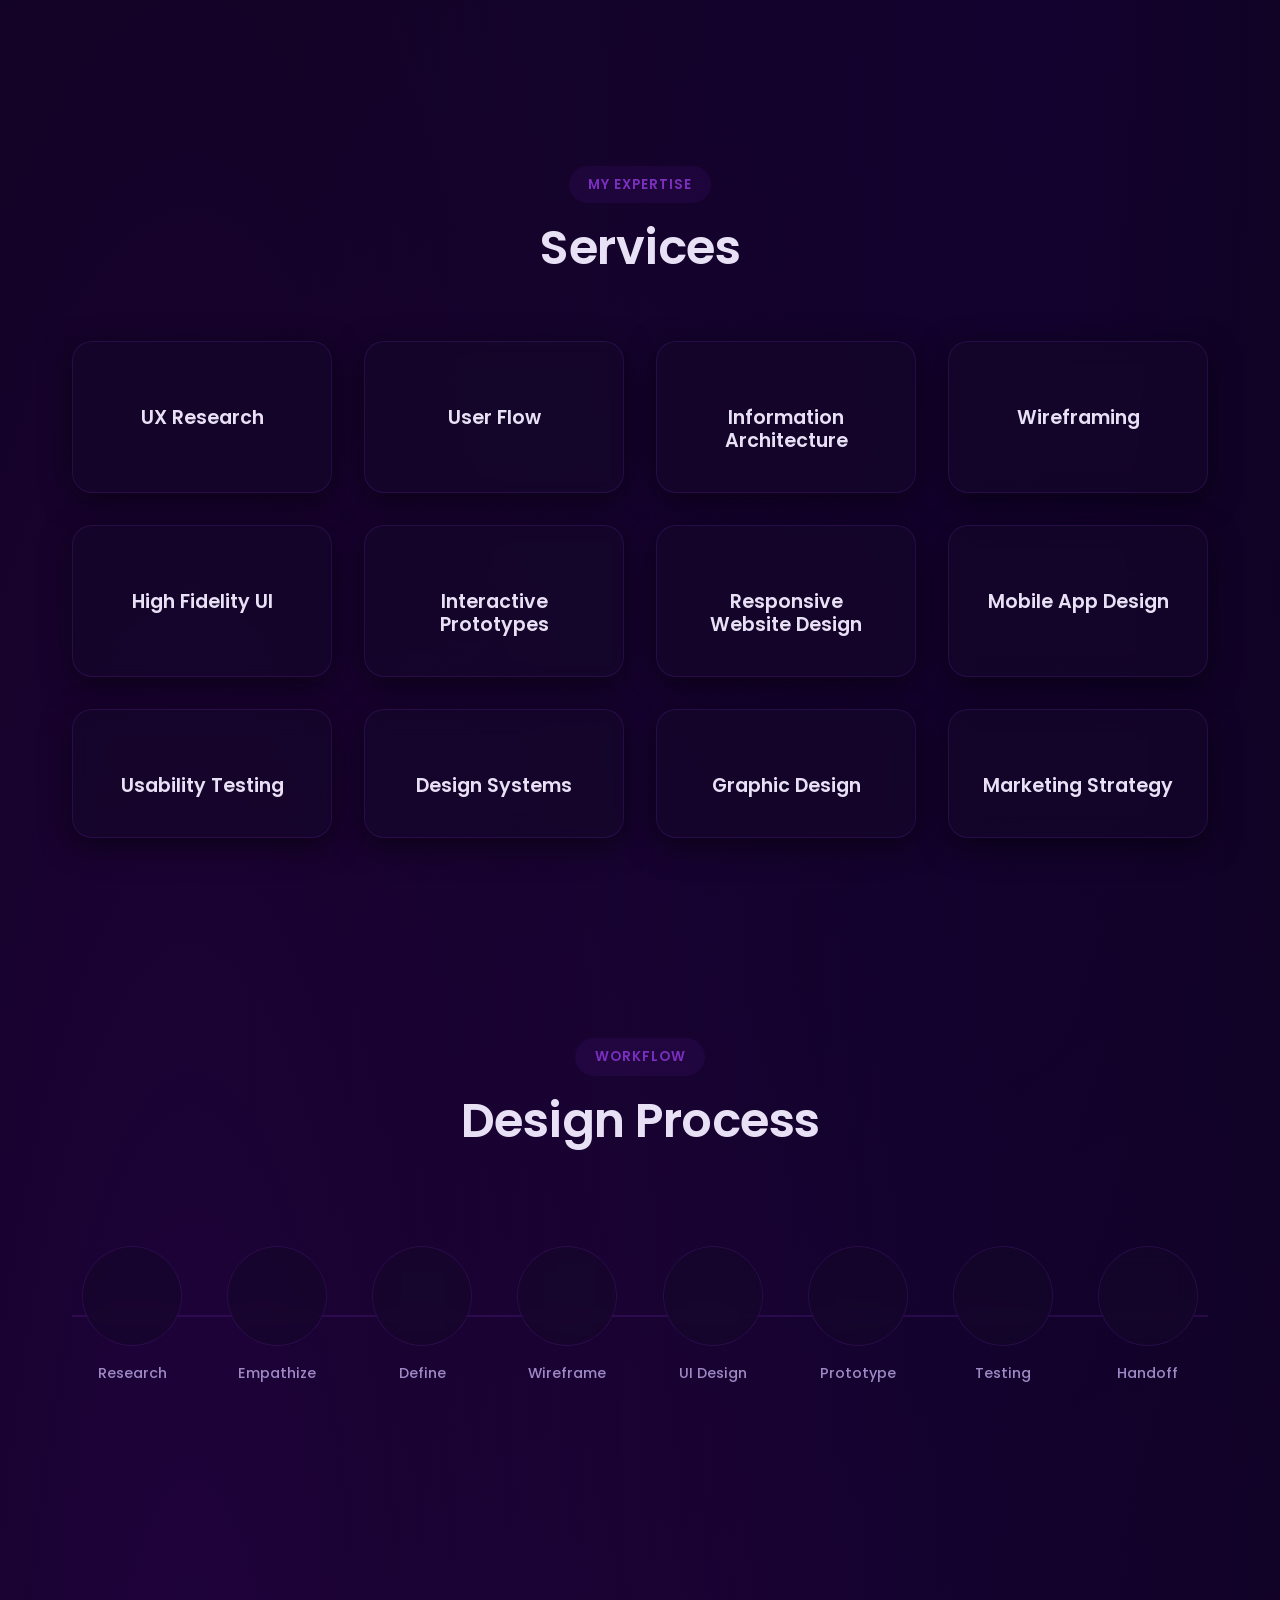
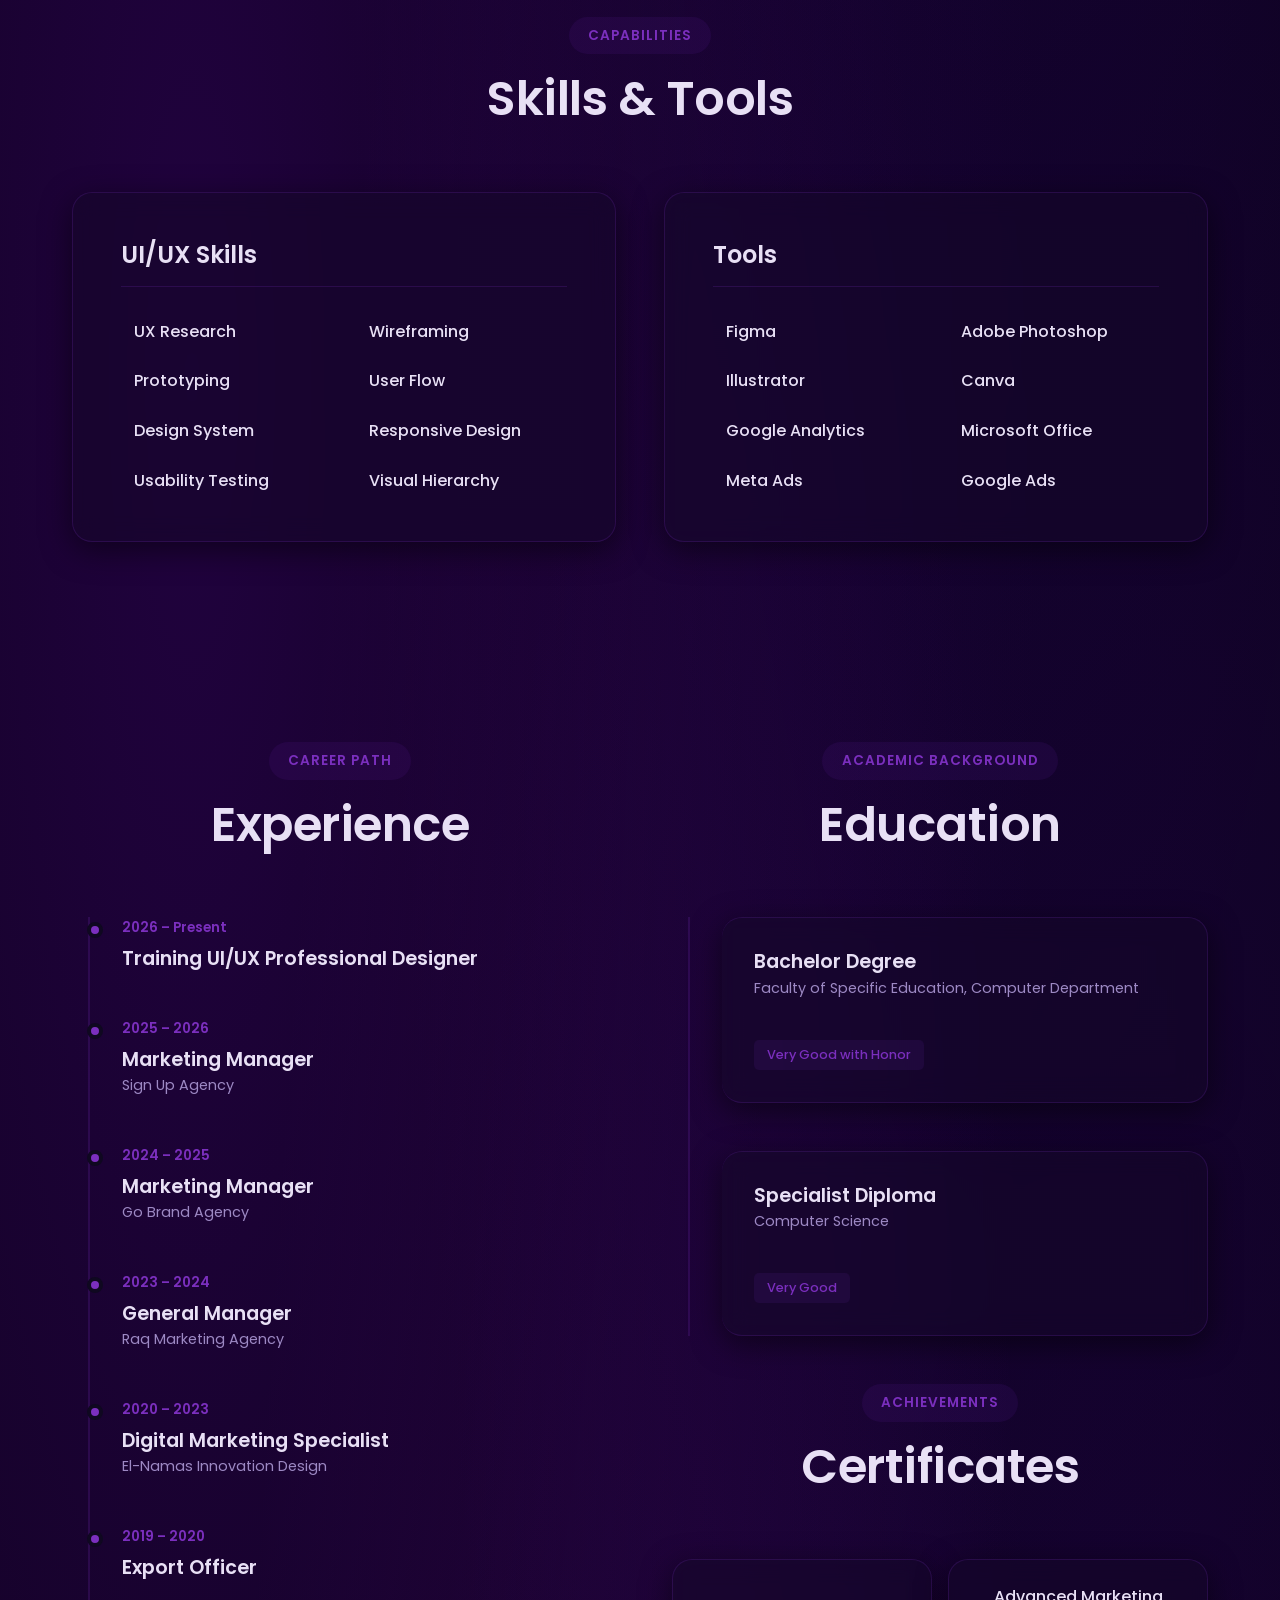
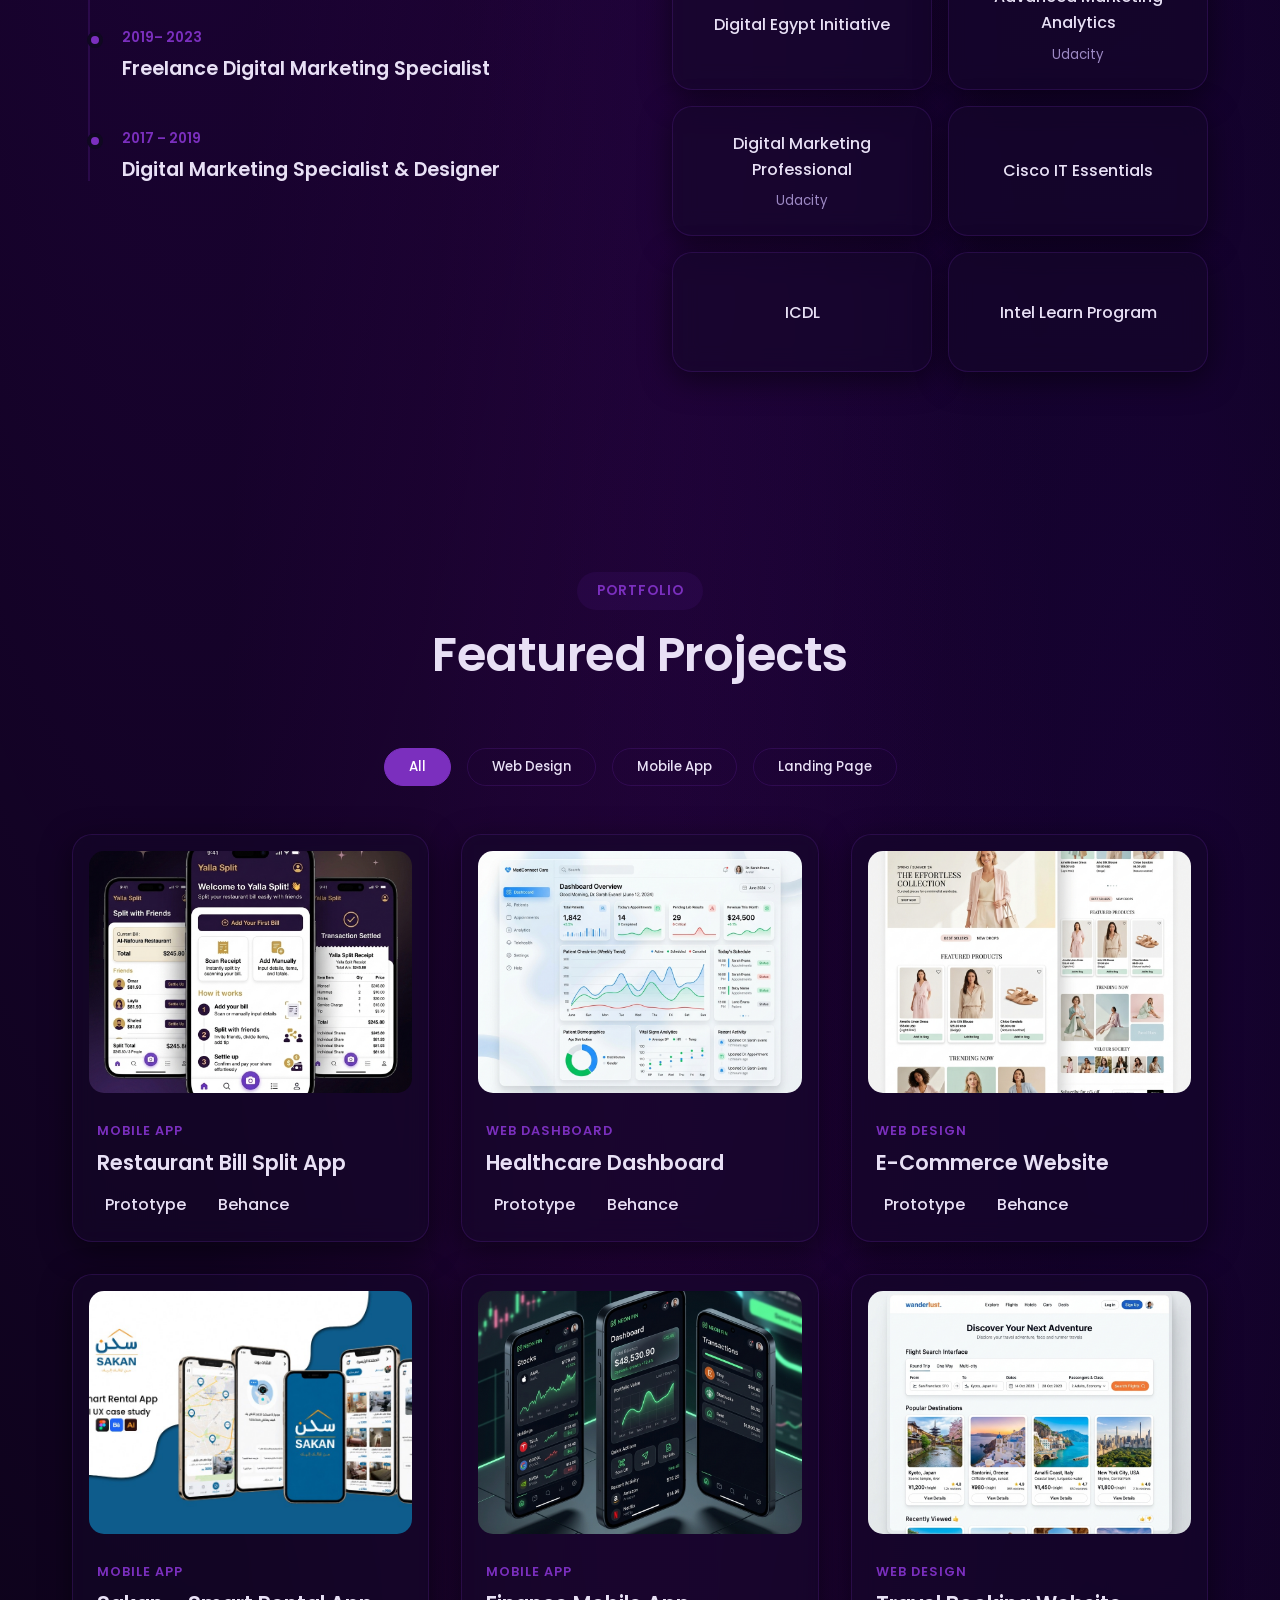
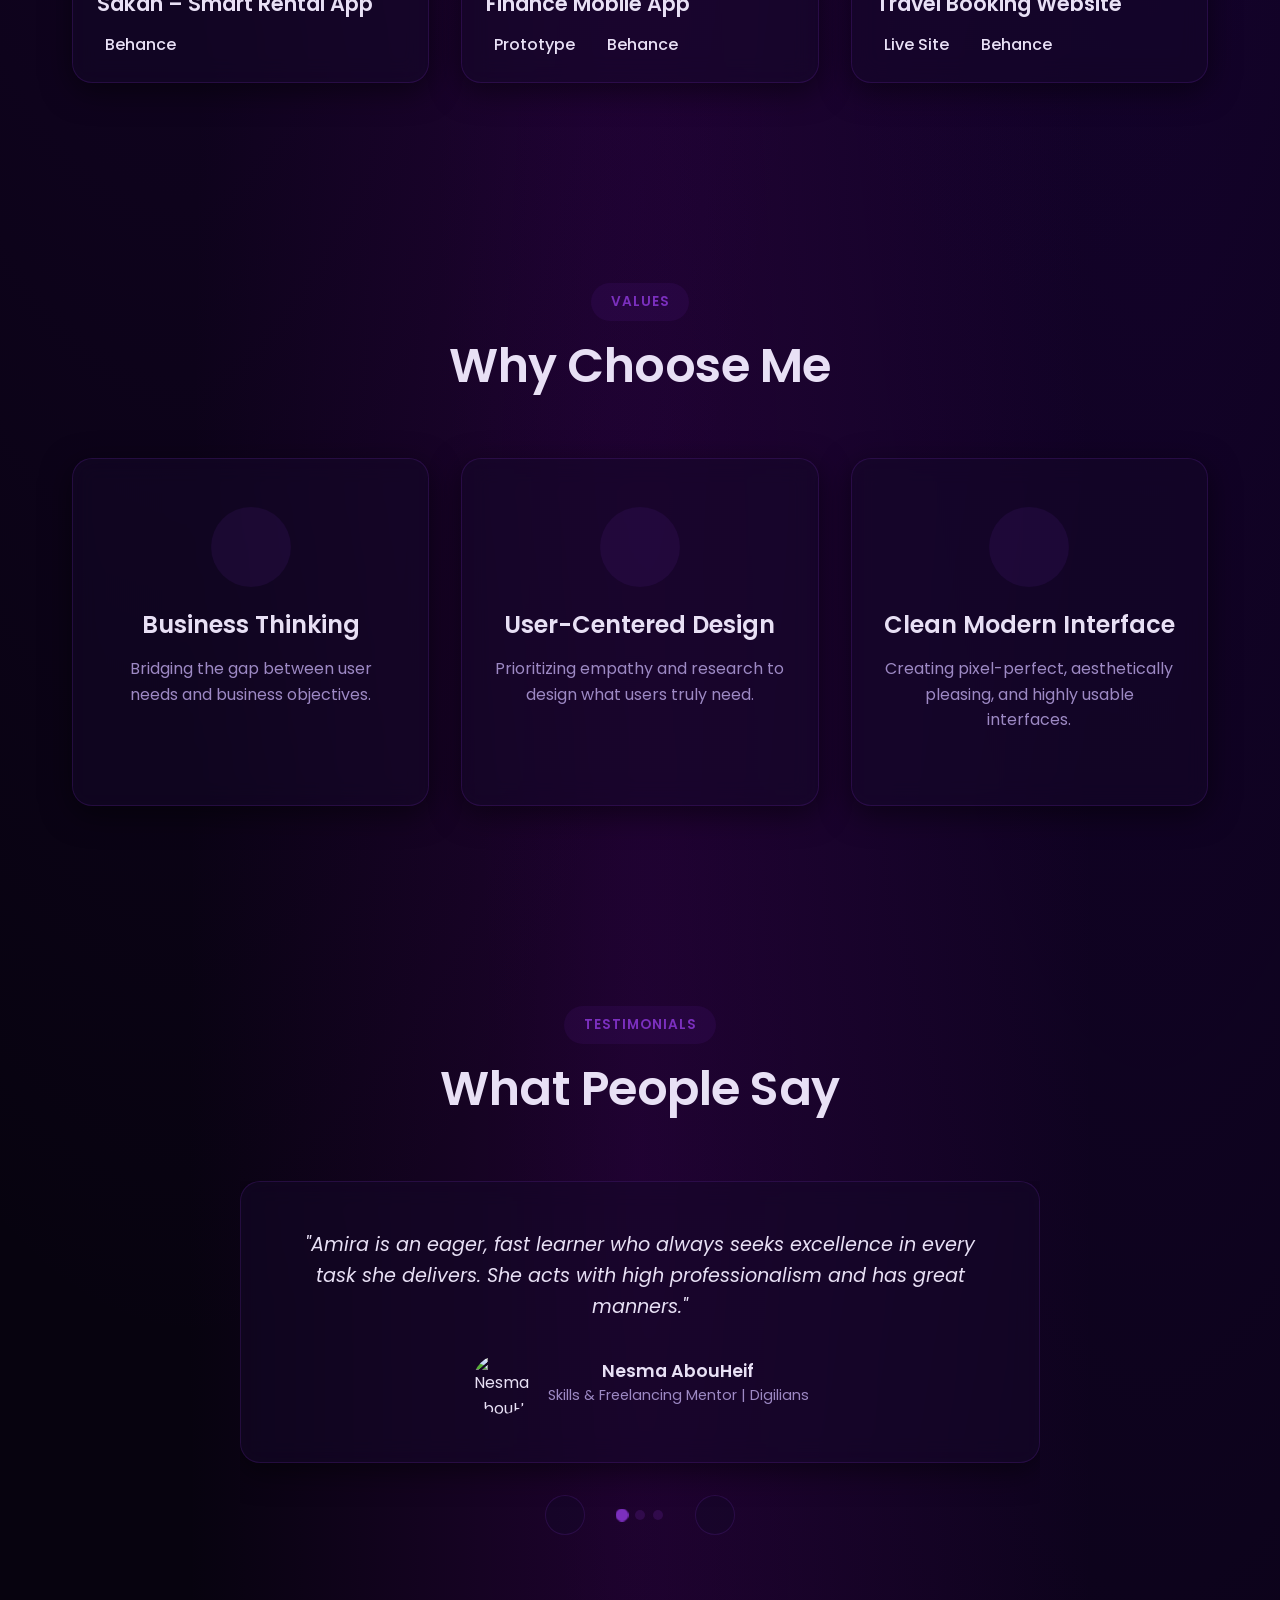
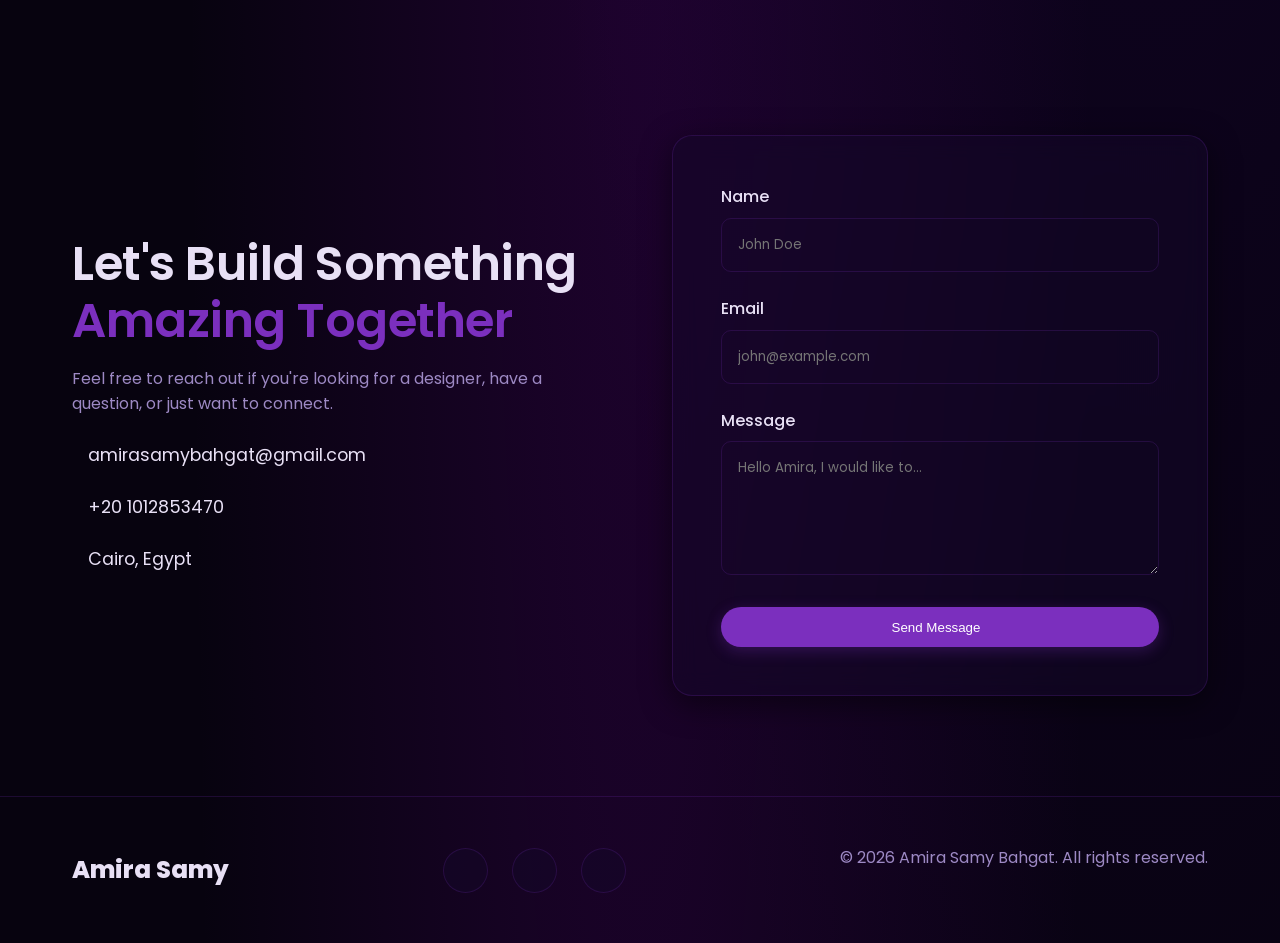
==== commit d817f798: "Add files via upload" ====
--- a/index.html
+++ b/index.html
@@ -648,7 +648,12 @@
                         </div>
                     </div>
                     <div class="contact-form-container glass-card reveal fade-left">
-                        <form id="contactForm" class="contact-form">
+                        <form id="contactForm" class="contact-form" action="https://api.web3forms.com/submit"
+                            method="POST">
+                            <input type="hidden" name="access_key" value="76cf1789-3e3a-4b00-b48e-9033eacf92d4">
+                            <input type="hidden" name="subject" value="New Message from Portfolio Contact Form">
+                            <input type="hidden" name="from_name" value="Amira Portfolio">
+                            <input type="checkbox" name="botcheck" style="display: none;">
                             <div class="form-group">
                                 <label for="name">Name</label>
                                 <input type="text" id="name" name="name" required placeholder="John Doe">
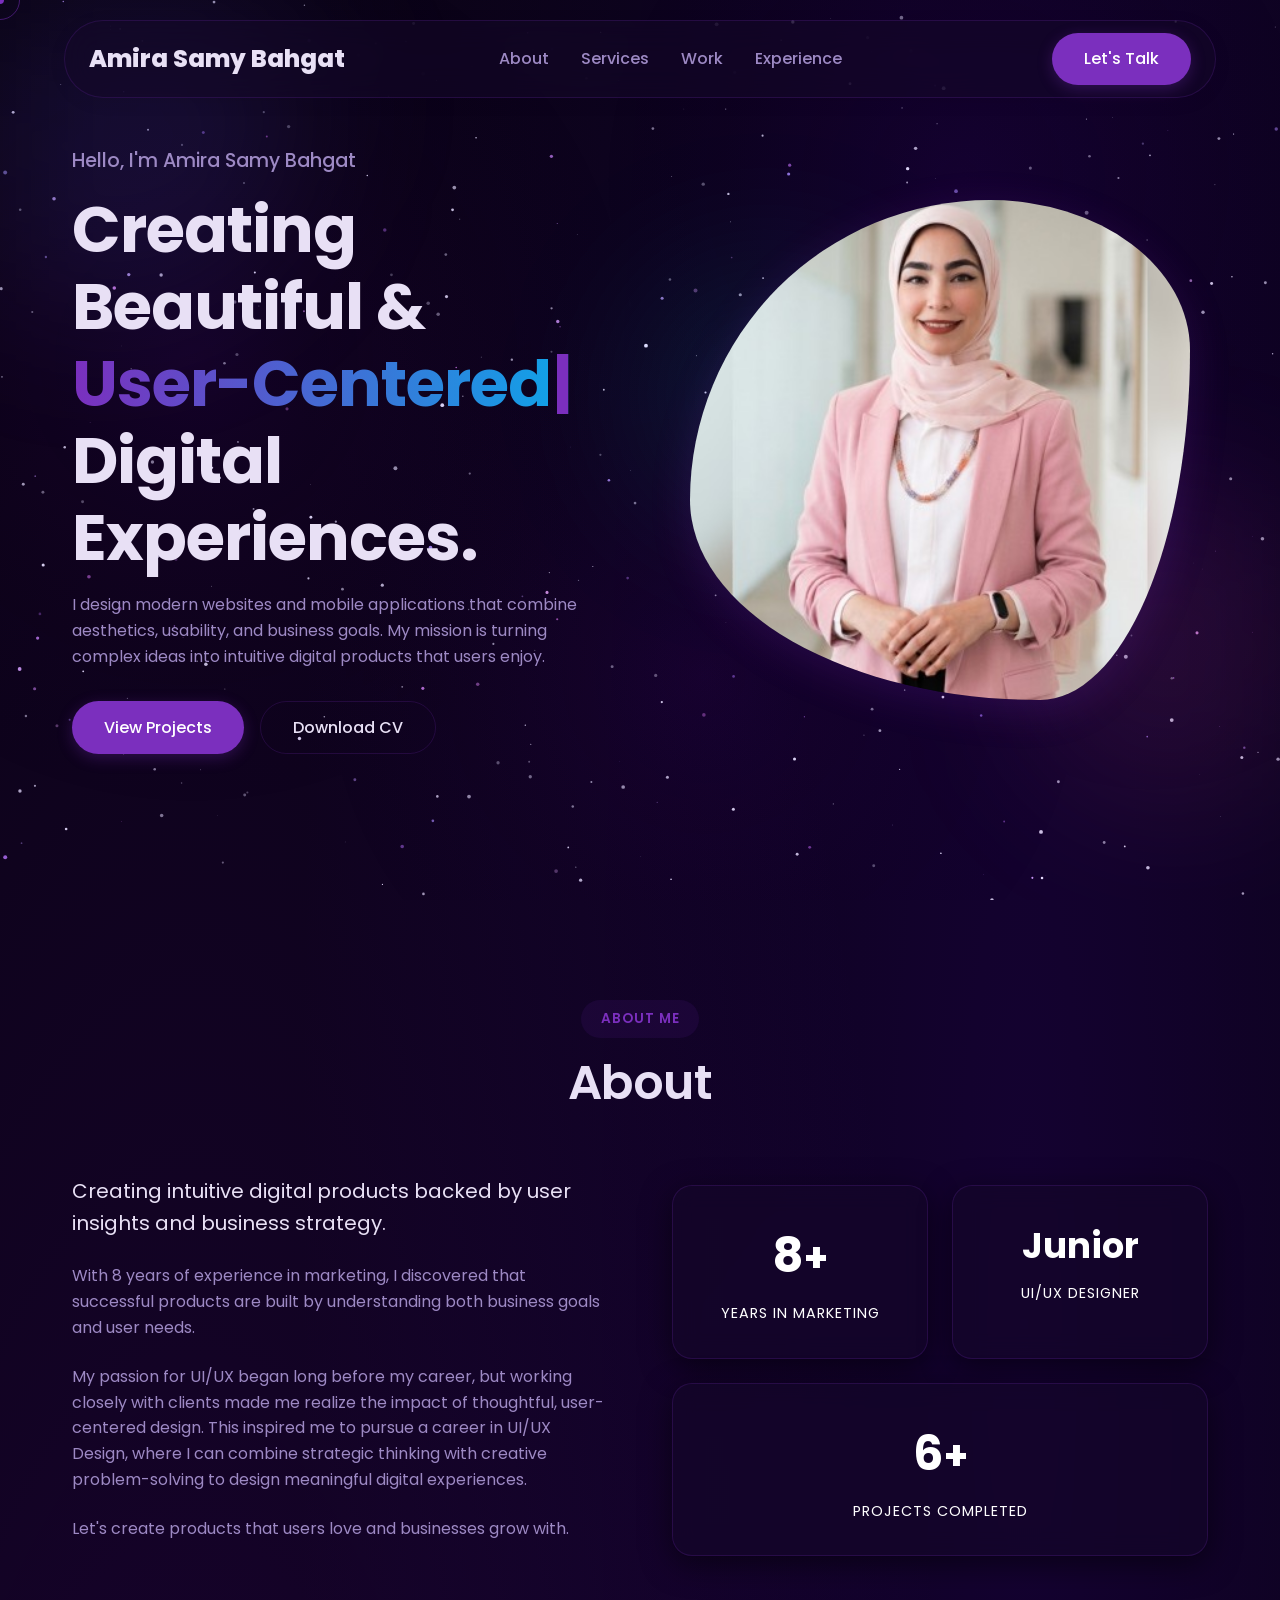
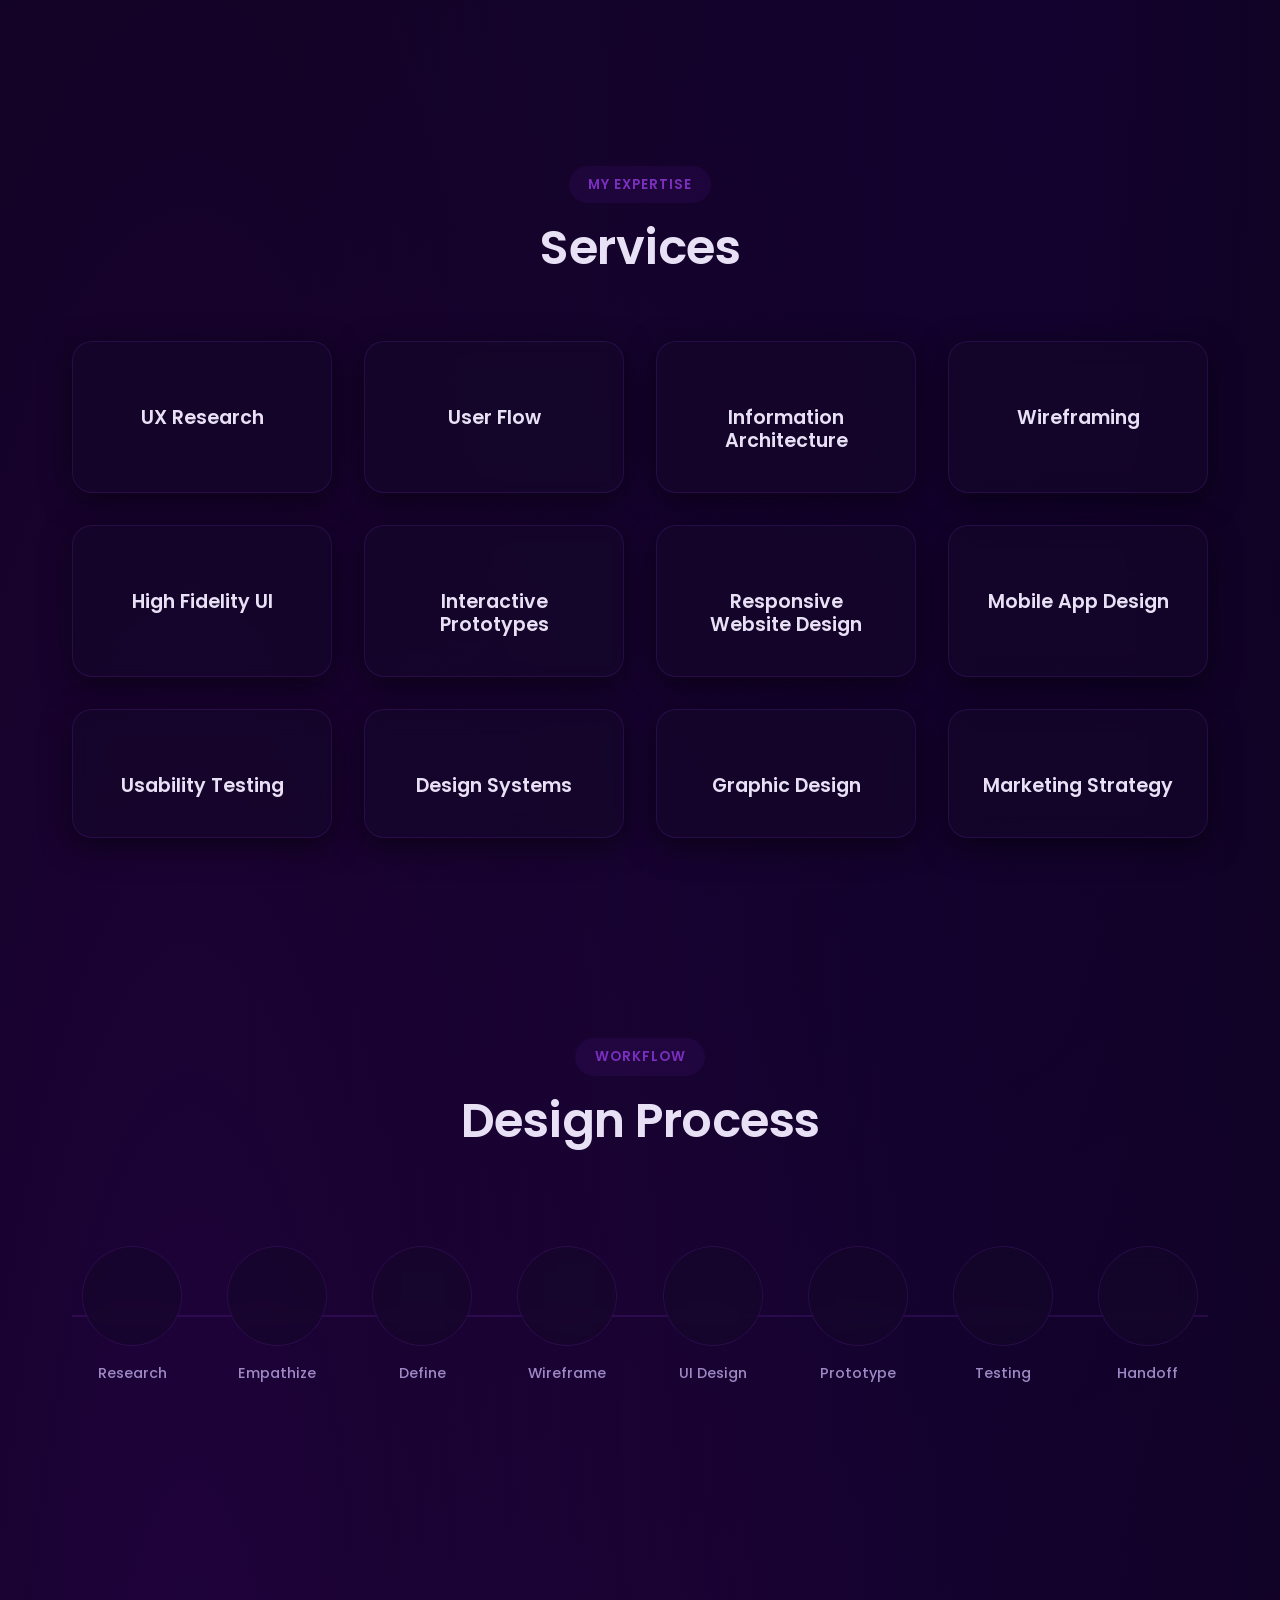
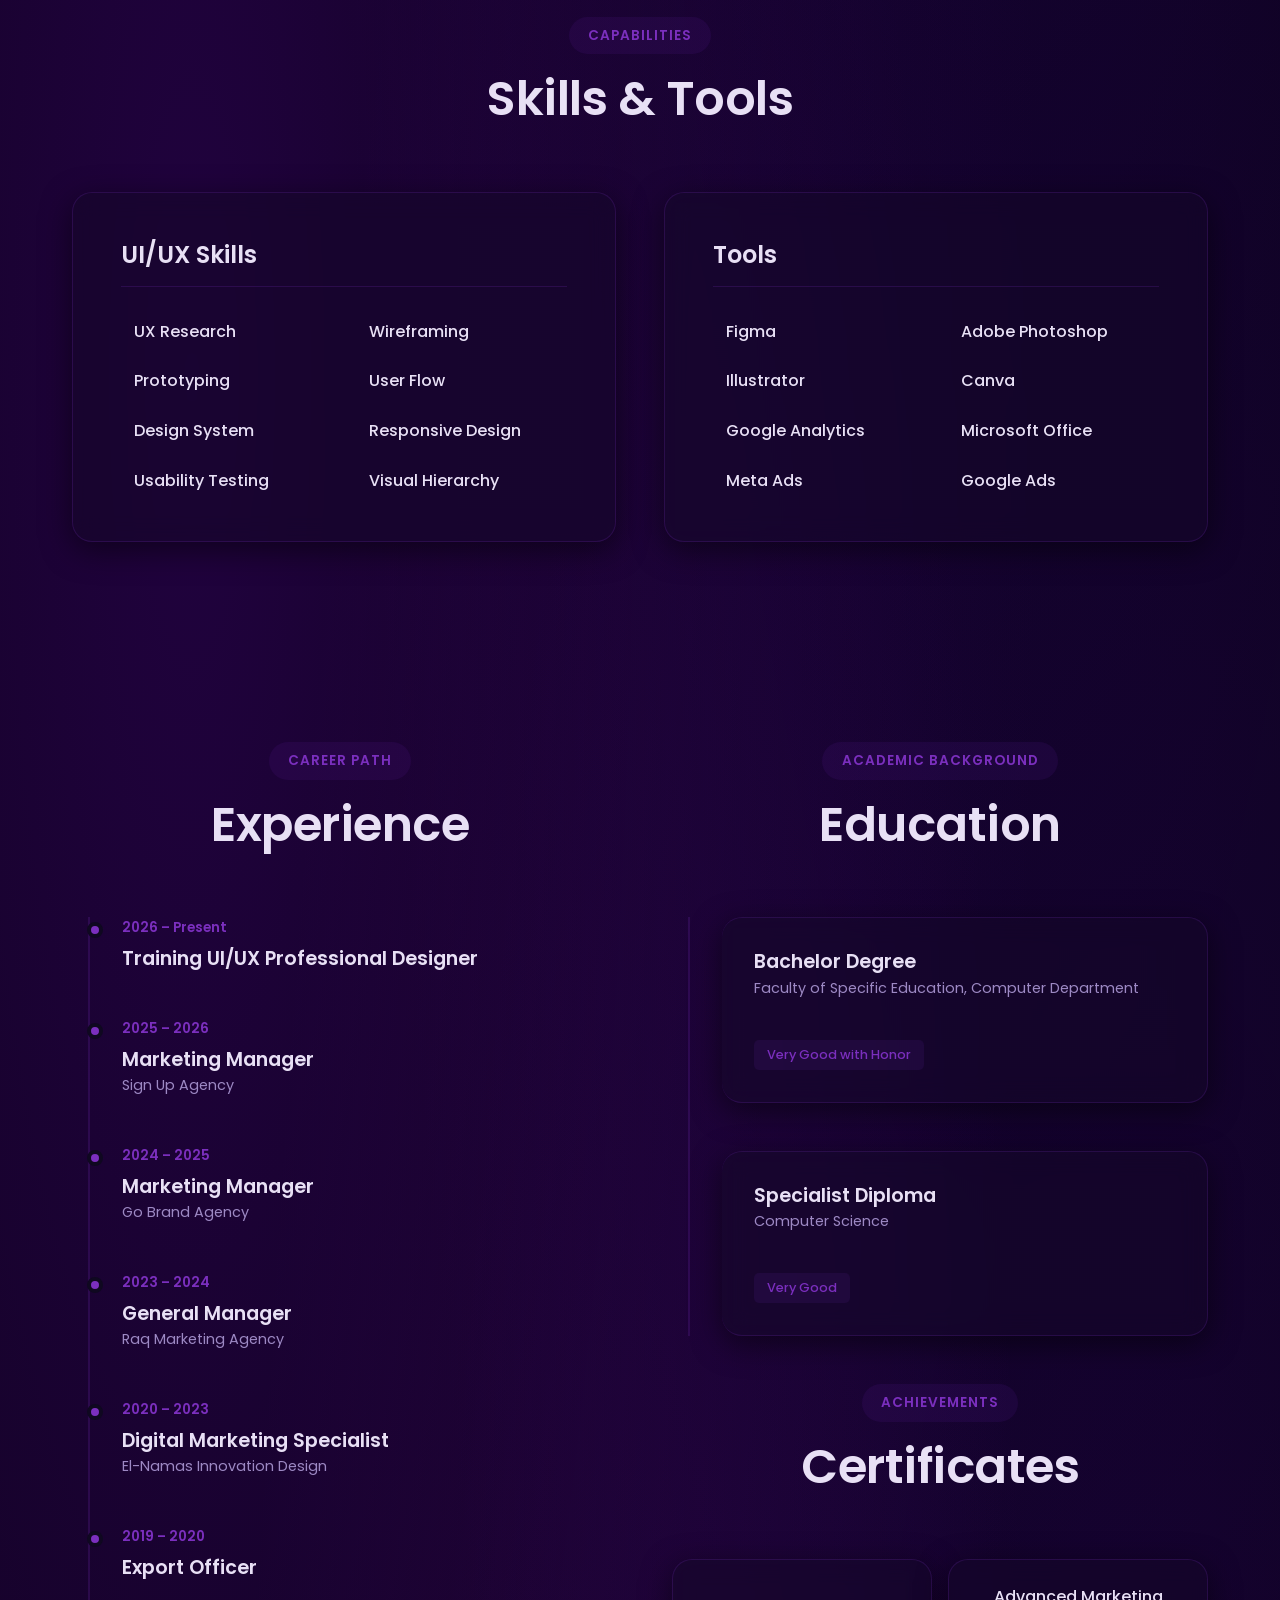
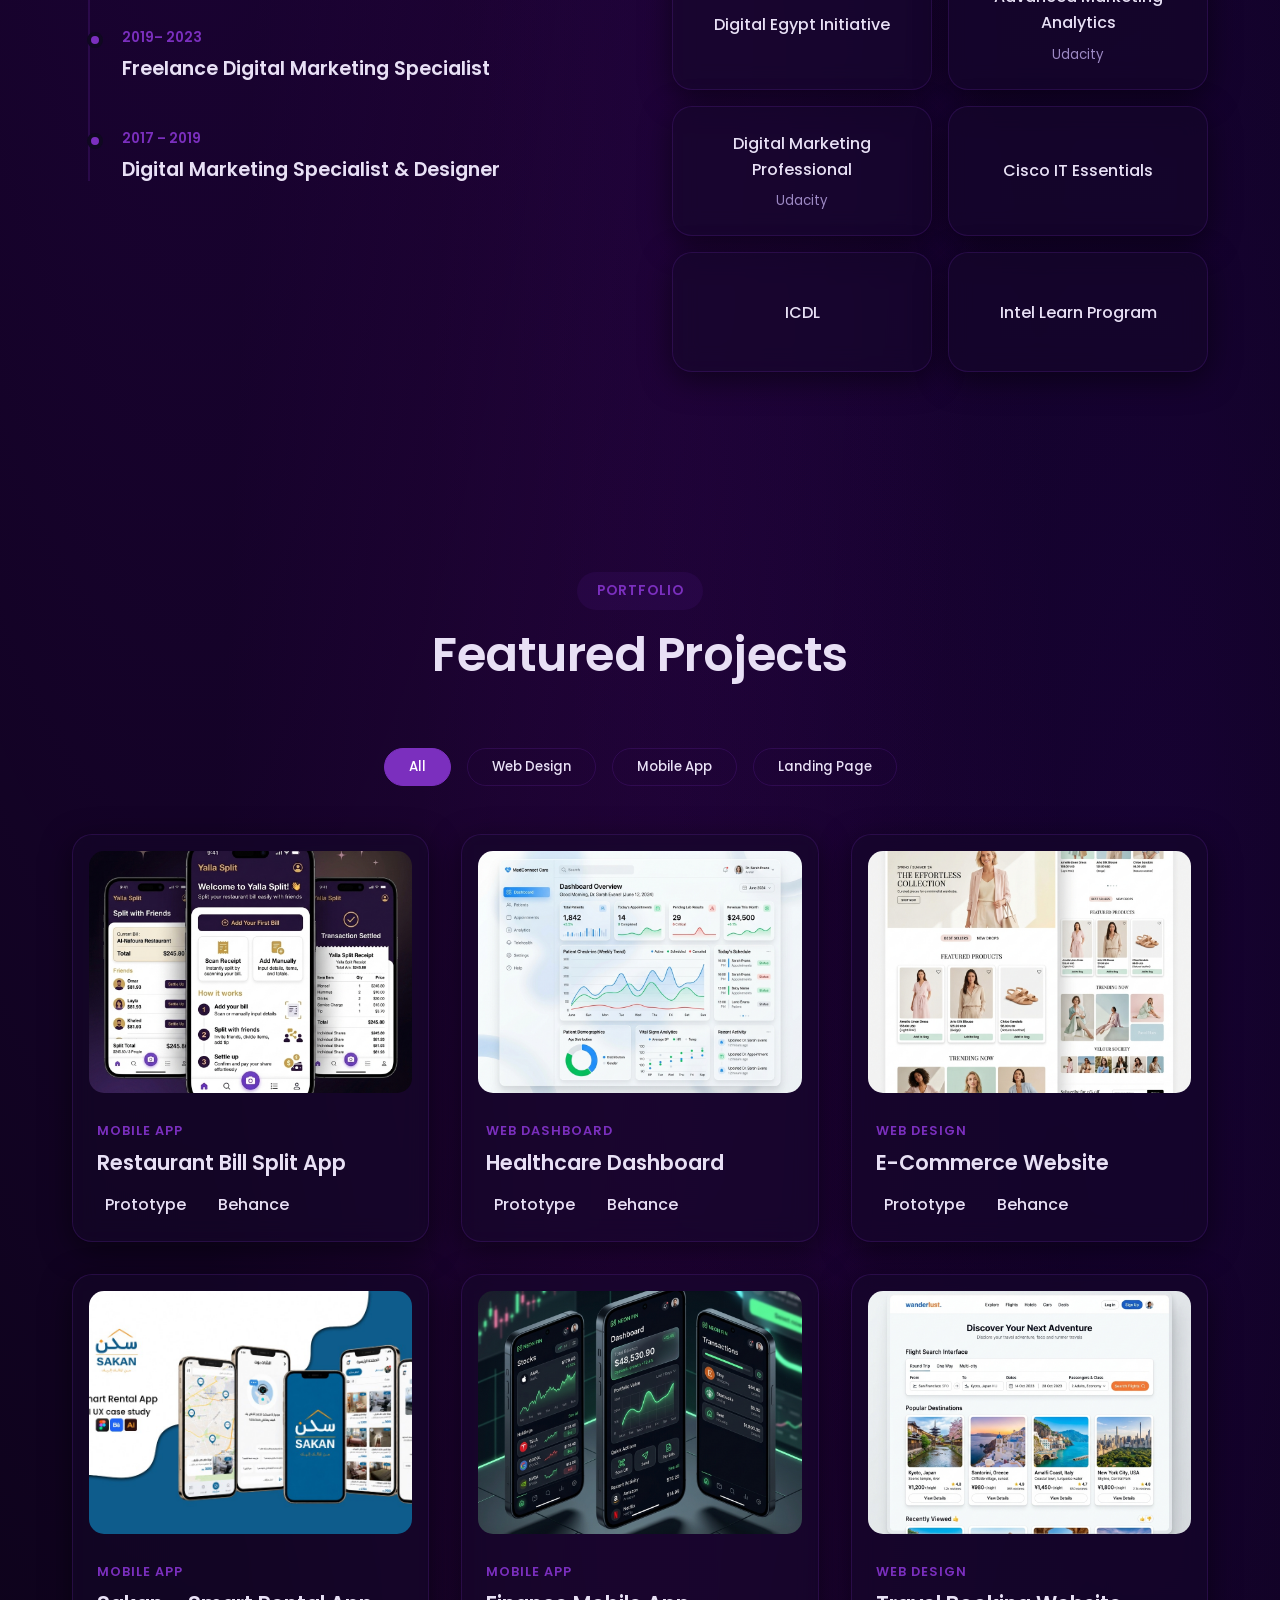
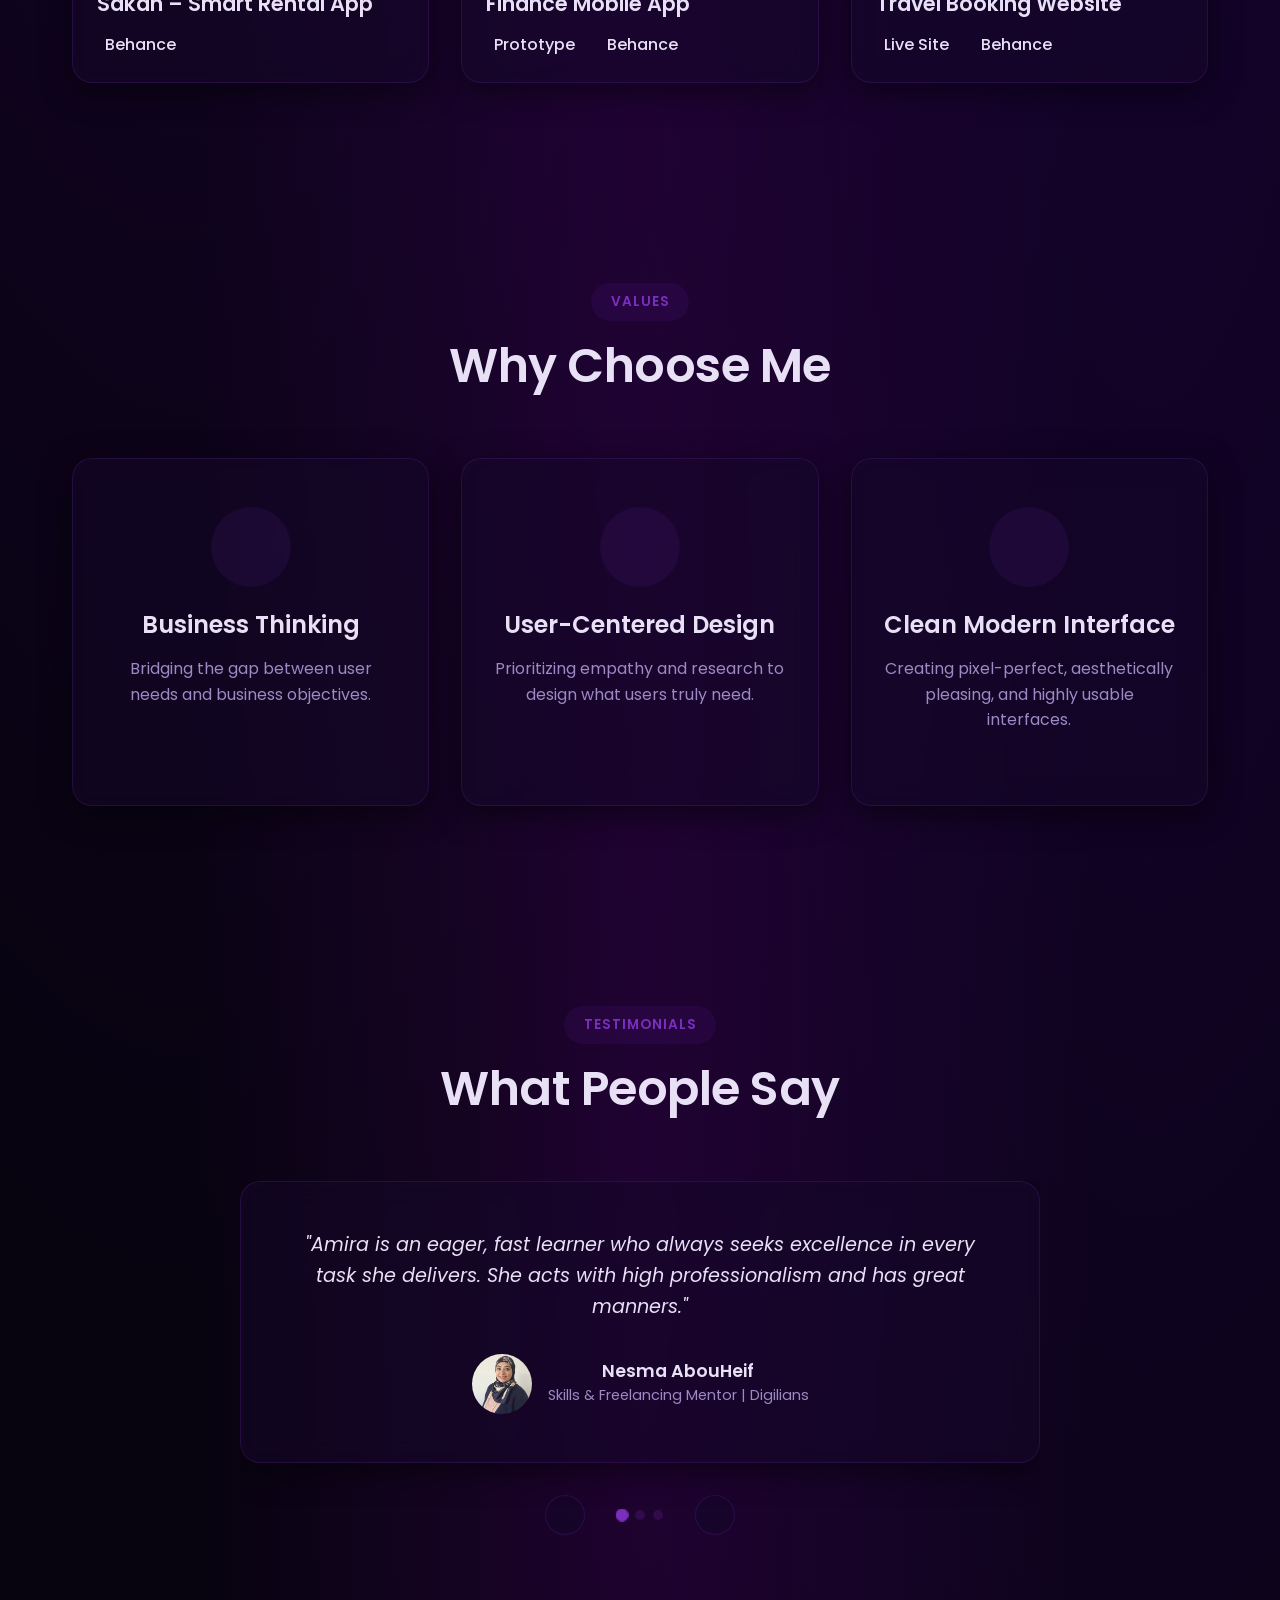
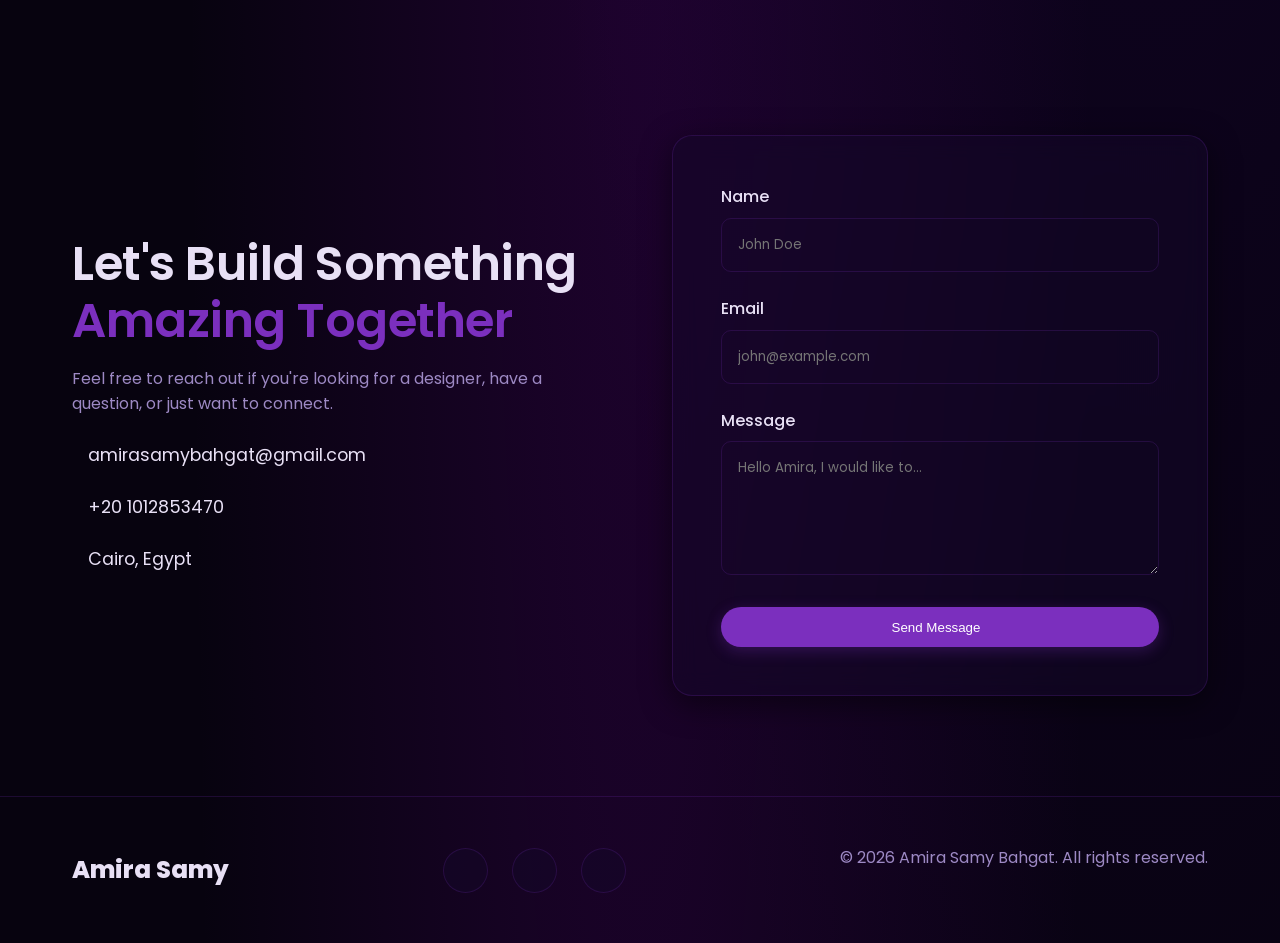
==== commit 76b1fd44: "Add files via upload" ====
--- a/index.html
+++ b/index.html
@@ -667,6 +667,9 @@
                                 <textarea id="message" name="message" rows="5" required
                                     placeholder="Hello Amira, I would like to..."></textarea>
                             </div>
+                            <div class="form-group">
+                                <div class="h-captcha" data-captcha="true"></div>
+                            </div>
                             <button type="submit" class="btn btn-primary btn-block magnetic-btn">
                                 <span>Send Message</span>
                                 <i class="ph ph-paper-plane-right"></i>
@@ -708,8 +711,11 @@
         <i class="ph ph-arrow-up"></i>
     </button>
 
+    <!-- Web3Forms Client Script (hCaptcha) -->
+    <script src="https://web3forms.com/client/script.js" async defer></script>
+
     <!-- Custom JS -->
-    <script src="assets/js/main.js"></script>
+    <script src="assets/js/main.js?v=2"></script>
 </body>
 
 </html>
